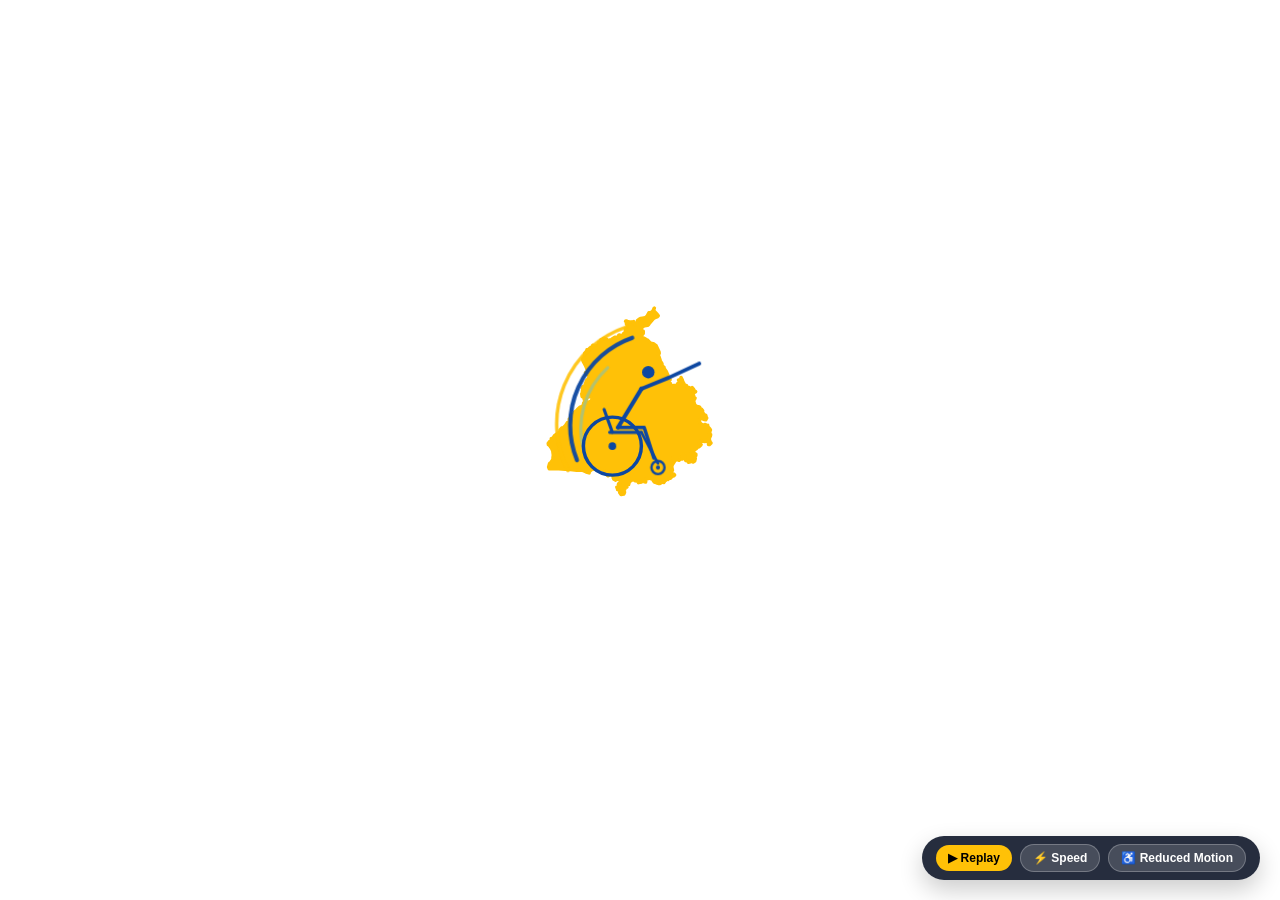
==== index.html @ 49f3e883 "feat: Punjab Para Sports preloader animation component and landing showcase" ====
<!DOCTYPE html>
<html lang="en">
<head>
  <meta charset="UTF-8">
  <meta name="viewport" content="width=device-width, initial-scale=1.0">
  <title>Punjab Para Sports Association</title>

  <!-- Google Fonts: Inter -->
  <link rel="preconnect" href="https://fonts.googleapis.com">
  <link rel="preconnect" href="https://fonts.gstatic.com" crossorigin>
  <link href="https://fonts.googleapis.com/css2?family=Inter:wght@400;500;600;700;800;900&display=swap" rel="stylesheet">

  <!-- Preloader Stylesheet -->
  <link rel="stylesheet" href="assets/punjab-para-sports-preloader.css">

  <style>
    :root {
      --primary-blue: #0D47A1;
      --primary-yellow: #FFC107;
      --light-bg: #FFFFFF;
      --card-bg: #F8FAFC;
    }

    body {
      margin: 0;
      padding: 0;
      font-family: 'Inter', system-ui, sans-serif;
      background-color: var(--light-bg);
      color: #0F172A;
      overflow-x: hidden;
    }

    /* Discreet Developer / Testing Floating Bar */
    .dev-controls-bar {
      position: fixed;
      bottom: 20px;
      right: 20px;
      background: rgba(15, 23, 42, 0.9);
      backdrop-filter: blur(12px);
      color: #FFFFFF;
      display: flex;
      align-items: center;
      gap: 8px;
      padding: 8px 14px;
      border-radius: 30px;
      z-index: 1000000;
      box-shadow: 0 10px 25px rgba(0, 0, 0, 0.2);
      font-size: 0.8rem;
    }

    .dev-btn {
      background: rgba(255, 255, 255, 0.15);
      border: 1px solid rgba(255, 255, 255, 0.25);
      color: #FFFFFF;
      padding: 6px 12px;
      border-radius: 20px;
      font-size: 0.75rem;
      font-weight: 600;
      cursor: pointer;
      transition: all 0.2s ease;
    }

    .dev-btn:hover {
      background: #FFFFFF;
      color: var(--primary-blue);
    }

    .dev-btn.yellow-btn {
      background: var(--primary-yellow);
      color: #000000;
      border: none;
    }

    .dev-btn.yellow-btn:hover {
      background: #FFD54F;
    }

    /* Main Website Hero (Revealed after preloader) */
    .website-hero {
      min-height: 100vh;
      display: flex;
      flex-direction: column;
      align-items: center;
      justify-content: center;
      text-align: center;
      padding: 40px 24px;
      box-sizing: border-box;
      background: linear-gradient(180deg, #FFFFFF 0%, #F8FAFC 100%);
    }

    .hero-container {
      max-width: 860px;
    }

    .hero-title {
      font-size: 2.8rem;
      font-weight: 900;
      color: var(--primary-blue);
      margin: 0 0 10px;
      letter-spacing: -0.02em;
    }

    .hero-tagline {
      display: flex;
      align-items: center;
      justify-content: center;
      gap: 12px;
      margin-bottom: 24px;
    }

    .hero-line {
      width: 40px;
      height: 2px;
      background: #CBD5E1;
    }

    .hero-tagline-text {
      font-size: 0.95rem;
      font-weight: 700;
      letter-spacing: 0.28em;
      color: #475569;
      text-transform: uppercase;
    }

    .hero-desc {
      font-size: 1.15rem;
      color: #475569;
      line-height: 1.7;
      max-width: 640px;
      margin: 0 auto 36px;
    }

    .hero-actions {
      display: flex;
      gap: 14px;
      justify-content: center;
    }

    .hero-btn {
      padding: 13px 28px;
      border-radius: 8px;
      font-size: 0.95rem;
      font-weight: 700;
      cursor: pointer;
      transition: all 0.2s ease;
      text-decoration: none;
    }

    .hero-btn-primary {
      background: var(--primary-blue);
      color: #FFFFFF;
      border: none;
      box-shadow: 0 4px 14px rgba(13, 71, 161, 0.25);
    }

    .hero-btn-primary:hover {
      background: #1565C0;
      transform: translateY(-1px);
    }

    .hero-btn-secondary {
      background: #FFFFFF;
      color: #0F172A;
      border: 1px solid #CBD5E1;
    }

    .hero-btn-secondary:hover {
      background: #F8FAFC;
    }

    /* Preloader root container */
    #pps-preloader-root {
      position: fixed;
    }
  </style>
</head>
<body>

  <!-- Reusable Preloader DOM Element -->
  <div id="pps-preloader-root"></div>

  <!-- Main Website Content (Revealed after preloader completes) -->
  <main class="website-hero">
    <div class="hero-container">
      <h1 class="hero-title">PUNJAB PARA SPORTS</h1>
      <div class="hero-tagline">
        <span class="hero-line"></span>
        <span class="hero-tagline-text">STRONGER TOGETHER</span>
        <span class="hero-line"></span>
      </div>
      <p class="hero-desc">
        Welcome to the official state portal of Punjab Para Sports Association. Empowering athletes of determination across Punjab through athletic opportunity, state-of-the-art training, and inclusive sports competition.
      </p>

      <div class="hero-actions">
        <button class="hero-btn hero-btn-primary" onclick="triggerReplay()">Replay Preloader</button>
        <button class="hero-btn hero-btn-secondary" onclick="toggleSpeed()">Adjust Speed (<span id="speed-label">2.7s</span>)</button>
      </div>
    </div>
  </main>

  <!-- Discreet Developer Floating Control Bar for testing -->
  <aside class="dev-controls-bar" aria-label="Preloader Testing Controls">
    <button class="dev-btn yellow-btn" onclick="triggerReplay()">▶ Replay</button>
    <button class="dev-btn" onclick="toggleSpeed()">⚡ Speed</button>
    <button class="dev-btn" onclick="toggleReducedMotion()">♿ Reduced Motion</button>
  </aside>

  <!-- Preloader JS Component -->
  <script src="assets/punjab-para-sports-preloader.js"></script>

  <script>
    let currentDuration = 2.7;
    let preloaderInstance = null;

    function startPreloader() {
      preloaderInstance = new PunjabParaSportsPreloader({
        containerId: 'pps-preloader-root',
        duration: currentDuration,
        autoStart: true,
        useSessionStorage: false,
        showSkipButton: false,
        onComplete: () => {
          console.log('Punjab Para Sports preloader finished cleanly.');
        }
      });
    }

    function triggerReplay() {
      const root = document.getElementById('pps-preloader-root');
      root.innerHTML = '';
      root.className = '';
      startPreloader();
    }

    function toggleSpeed() {
      if (currentDuration === 2.7) {
        currentDuration = 1.5;
        document.getElementById('speed-label').innerText = '1.5s';
      } else {
        currentDuration = 2.7;
        document.getElementById('speed-label').innerText = '2.7s';
      }
      triggerReplay();
    }

    function toggleReducedMotion() {
      if (preloaderInstance) {
        preloaderInstance.finishImmediately();
      }
    }

    // Auto start on load
    window.addEventListener('DOMContentLoaded', () => {
      startPreloader();
    });
  </script>
</body>
</html>
---- assets/punjab-para-sports-preloader.css ----
/* Punjab Para Sports Preloader - Coordinate-Based Motion Line Architecture */
:root {
  --pps-blue: #0D47A1;
  --pps-yellow: #FFC107;
  --pps-yellow-text: #D97706;
  --pps-light-blue: #4FC3F7;
  --pps-bg: #FFFFFF;
  --pps-tagline-color: #334155;
  --pps-font: 'Inter', system-ui, -apple-system, BlinkMacSystemFont, 'Segoe UI', Roboto, sans-serif;
}

/* Fullscreen Pure White Preloader Overlay */
.pps-preloader-overlay {
  position: fixed;
  top: 0;
  left: 0;
  width: 100vw;
  height: 100vh;
  background-color: var(--pps-bg);
  z-index: 999999;
  display: flex;
  flex-direction: column;
  align-items: center;
  justify-content: center;
  overflow: hidden;
  opacity: 1;
  visibility: visible;
  transition: opacity 0.5s cubic-bezier(0.4, 0, 0.2, 1), visibility 0.5s ease;
  will-change: opacity, visibility;
  font-family: var(--pps-font);
  -webkit-font-smoothing: antialiased;
}

.pps-preloader-overlay.pps-hiding {
  opacity: 0;
  pointer-events: none;
}

.pps-preloader-overlay.pps-hidden {
  display: none !important;
  visibility: hidden !important;
}

/* Centered Stage */
.pps-preloader-stage {
  position: relative;
  width: 100%;
  max-width: 380px;
  display: flex;
  flex-direction: column;
  align-items: center;
  justify-content: center;
  padding: 16px;
  box-sizing: border-box;
}

/* Responsive Art Board (+20% scale maintained) */
.pps-svg-container {
  width: 290px;
  height: 265px;
  position: relative;
  display: flex;
  align-items: center;
  justify-content: center;
  transition: transform 0.45s cubic-bezier(0.25, 1, 0.5, 1);
}

.pps-svg-main {
  width: 100%;
  height: 100%;
  overflow: visible;
}

/* Absolute Coordinate-Based Motion Curves Container */
/* Anchored at x = 25.7%, y = 30.9% relative to animation container */
.pps-motion-curves-container {
  position: absolute;
  left: 25.7%;
  top: 30.9%;
  width: 100%;
  height: 100%;
  pointer-events: none;
  overflow: visible;
  z-index: 2;
  transform: translate(-25.7%, -30.9%);
}

.pps-motion-stroke {
  vector-effect: non-scaling-stroke;
  stroke-linecap: round;
  stroke-linejoin: round;
}

/* Explicit Layer Ordering */
#pps-punjab-map-group { z-index: 1; }
.pps-motion-curves-container { z-index: 2; }
#pps-athlete-group { z-index: 3; }
#pps-ball-group { z-index: 4; }

/* Typography Lockup */
.pps-brand-text {
  text-align: center;
  margin-top: 18px;
  opacity: 0;
  transform: translateY(10px);
  transition: opacity 0.45s cubic-bezier(0.25, 1, 0.5, 1), transform 0.45s cubic-bezier(0.25, 1, 0.5, 1);
  z-index: 5;
}

.pps-brand-text.pps-active {
  opacity: 1;
  transform: translateY(0);
}

.pps-logo-title {
  font-size: 1.32rem;
  font-weight: 800;
  letter-spacing: -0.01em;
  text-transform: uppercase;
  line-height: 1.2;
  margin: 0;
  white-space: nowrap;
}

.pps-blue-text {
  color: var(--pps-blue);
}

.pps-yellow-text {
  color: var(--pps-yellow-text);
}

.pps-tagline-container {
  display: flex;
  align-items: center;
  justify-content: center;
  gap: 10px;
  margin-top: 6px;
}

.pps-tagline-line {
  display: inline-block;
  width: 28px;
  height: 1.5px;
  background: #94A3B8;
  opacity: 0.6;
}

.pps-tagline {
  font-size: 0.72rem;
  font-weight: 600;
  text-transform: uppercase;
  letter-spacing: 0.28em;
  color: var(--pps-tagline-color);
  display: inline-block;
}

/* Responsive Mobile Scaling */
@media (max-width: 480px) {
  .pps-svg-container {
    width: 220px;
    height: 200px;
  }
  .pps-logo-title {
    font-size: 1.1rem;
  }
  .pps-tagline {
    font-size: 0.62rem;
    letter-spacing: 0.22em;
  }
}

/* Reduced Motion Mode Support */
@media (prefers-reduced-motion: reduce) {
  .pps-preloader-stage * {
    animation: none !important;
    transition: none !important;
  }
  .pps-brand-text {
    opacity: 1 !important;
    transform: none !important;
  }
}
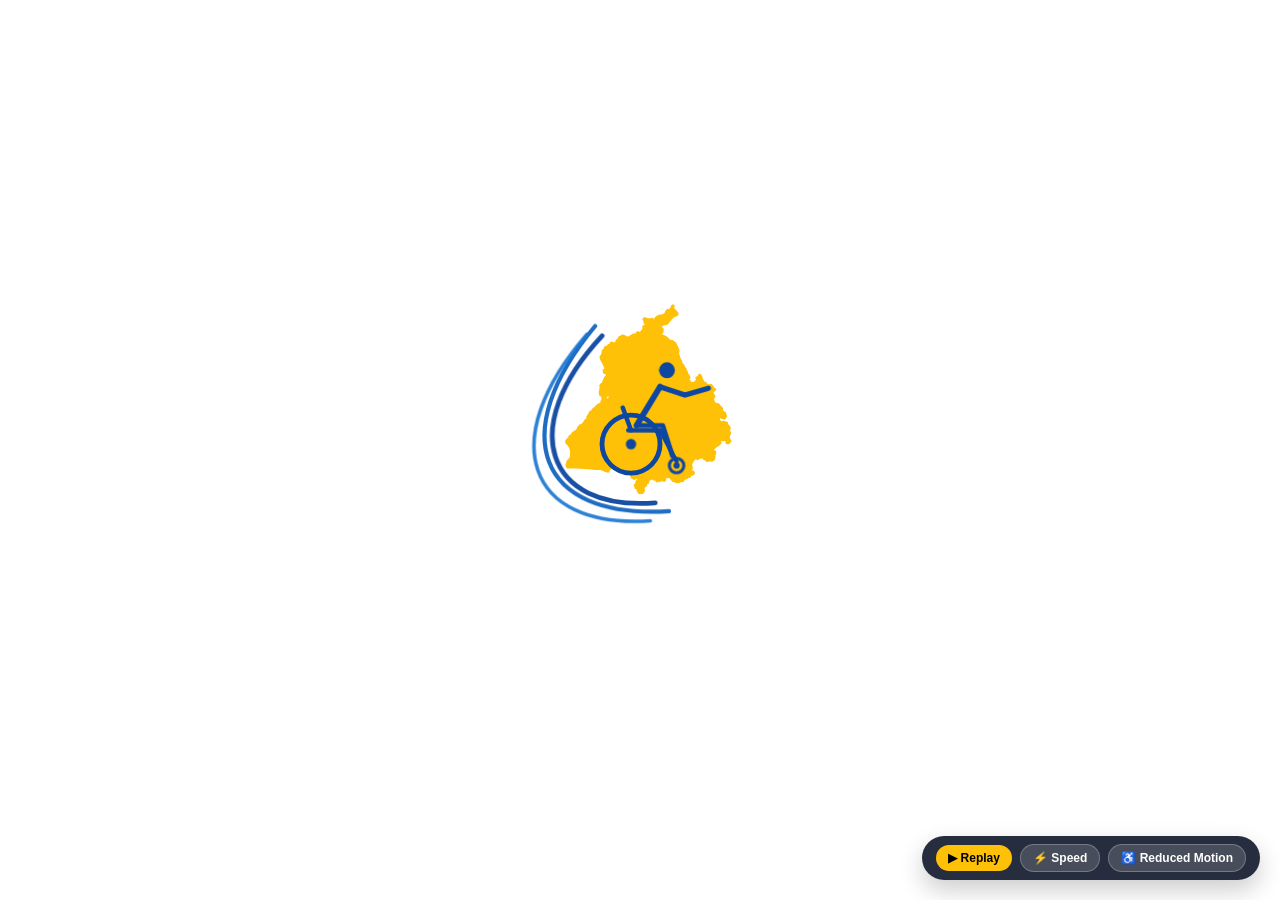
==== commit 8b35c39b: "Center composition horizontally and apply Boccia India Outfit display typography" ====
--- a/index.html
+++ b/index.html
@@ -5,10 +5,10 @@
   <meta name="viewport" content="width=device-width, initial-scale=1.0">
   <title>Punjab Para Sports Association</title>
 
-  <!-- Google Fonts: Inter -->
+  <!-- Google Fonts: Outfit & Inter -->
   <link rel="preconnect" href="https://fonts.googleapis.com">
   <link rel="preconnect" href="https://fonts.gstatic.com" crossorigin>
-  <link href="https://fonts.googleapis.com/css2?family=Inter:wght@400;500;600;700;800;900&display=swap" rel="stylesheet">
+  <link href="https://fonts.googleapis.com/css2?family=Outfit:wght@400;500;600;700;800;900&family=Inter:wght@400;500;600;700;800;900&display=swap" rel="stylesheet">
 
   <!-- Preloader Stylesheet -->
   <link rel="stylesheet" href="assets/punjab-para-sports-preloader.css">
@@ -24,7 +24,7 @@
     body {
       margin: 0;
       padding: 0;
-      font-family: 'Inter', system-ui, sans-serif;
+      font-family: 'Outfit', 'Inter', system-ui, sans-serif;
       background-color: var(--light-bg);
       color: #0F172A;
       overflow-x: hidden;
@@ -93,11 +93,12 @@
     }
 
     .hero-title {
+      font-family: 'Outfit', sans-serif;
       font-size: 2.8rem;
       font-weight: 900;
       color: var(--primary-blue);
       margin: 0 0 10px;
-      letter-spacing: -0.02em;
+      letter-spacing: 0.01em;
     }
 
     .hero-tagline {
@@ -115,6 +116,7 @@
     }
 
     .hero-tagline-text {
+      font-family: 'Outfit', sans-serif;
       font-size: 0.95rem;
       font-weight: 700;
       letter-spacing: 0.28em;
--- a/assets/punjab-para-sports-preloader.css
+++ b/assets/punjab-para-sports-preloader.css
@@ -1,12 +1,14 @@
-/* Punjab Para Sports Preloader - Coordinate-Based Motion Line Architecture */
+/* Punjab Para Sports Preloader - Staggered Athletic Racing Lanes Architecture */
+@import url('https://fonts.googleapis.com/css2?family=Outfit:wght@400;500;600;700;800;900&family=Inter:wght@400;500;600;700;800&display=swap');
+
 :root {
   --pps-blue: #0D47A1;
   --pps-yellow: #FFC107;
   --pps-yellow-text: #D97706;
   --pps-light-blue: #4FC3F7;
   --pps-bg: #FFFFFF;
-  --pps-tagline-color: #334155;
-  --pps-font: 'Inter', system-ui, -apple-system, BlinkMacSystemFont, 'Segoe UI', Roboto, sans-serif;
+  --pps-tagline-color: #475569;
+  --pps-font: 'Outfit', 'Inter', system-ui, -apple-system, BlinkMacSystemFont, 'Segoe UI', Roboto, sans-serif;
 }
 
 /* Fullscreen Pure White Preloader Overlay */
@@ -45,7 +47,7 @@
 .pps-preloader-stage {
   position: relative;
   width: 100%;
-  max-width: 380px;
+  max-width: 400px;
   display: flex;
   flex-direction: column;
   align-items: center;
@@ -54,7 +56,7 @@
   box-sizing: border-box;
 }
 
-/* Responsive Art Board (+20% scale maintained) */
+/* Responsive Art Board */
 .pps-svg-container {
   width: 290px;
   height: 265px;
@@ -71,18 +73,17 @@
   overflow: visible;
 }
 
-/* Absolute Coordinate-Based Motion Curves Container */
-/* Anchored at x = 25.7%, y = 30.9% relative to animation container */
+/* Absolute Motion Curves Container */
+/* Aligned 1:1 with the main SVG coordinate space */
 .pps-motion-curves-container {
   position: absolute;
-  left: 25.7%;
-  top: 30.9%;
+  top: 0;
+  left: 0;
   width: 100%;
   height: 100%;
   pointer-events: none;
   overflow: visible;
   z-index: 2;
-  transform: translate(-25.7%, -30.9%);
 }
 
 .pps-motion-stroke {
@@ -95,16 +96,20 @@
 #pps-punjab-map-group { z-index: 1; }
 .pps-motion-curves-container { z-index: 2; }
 #pps-athlete-group { z-index: 3; }
-#pps-ball-group { z-index: 4; }
 
 /* Typography Lockup */
 .pps-brand-text {
   text-align: center;
   margin-top: 18px;
+  display: flex;
+  flex-direction: column;
+  align-items: center;
+  justify-content: center;
+  width: 100%;
   opacity: 0;
   transform: translateY(10px);
   transition: opacity 0.45s cubic-bezier(0.25, 1, 0.5, 1), transform 0.45s cubic-bezier(0.25, 1, 0.5, 1);
-  z-index: 5;
+  z-index: 10;
 }
 
 .pps-brand-text.pps-active {
@@ -113,13 +118,15 @@
 }
 
 .pps-logo-title {
-  font-size: 1.32rem;
+  font-family: 'Outfit', system-ui, -apple-system, BlinkMacSystemFont, sans-serif;
+  font-size: 1.42rem;
   font-weight: 800;
-  letter-spacing: -0.01em;
+  letter-spacing: 0.03em;
   text-transform: uppercase;
   line-height: 1.2;
   margin: 0;
   white-space: nowrap;
+  text-align: center;
 }
 
 .pps-blue-text {
@@ -135,7 +142,7 @@
   align-items: center;
   justify-content: center;
   gap: 10px;
-  margin-top: 6px;
+  margin-top: 7px;
 }
 
 .pps-tagline-line {
@@ -147,6 +154,7 @@
 }
 
 .pps-tagline {
+  font-family: 'Outfit', system-ui, -apple-system, BlinkMacSystemFont, sans-serif;
   font-size: 0.72rem;
   font-weight: 600;
   text-transform: uppercase;
@@ -158,14 +166,14 @@
 /* Responsive Mobile Scaling */
 @media (max-width: 480px) {
   .pps-svg-container {
-    width: 220px;
-    height: 200px;
+    width: 230px;
+    height: 208px;
   }
   .pps-logo-title {
-    font-size: 1.1rem;
+    font-size: 1.15rem;
   }
   .pps-tagline {
-    font-size: 0.62rem;
+    font-size: 0.64rem;
     letter-spacing: 0.22em;
   }
 }
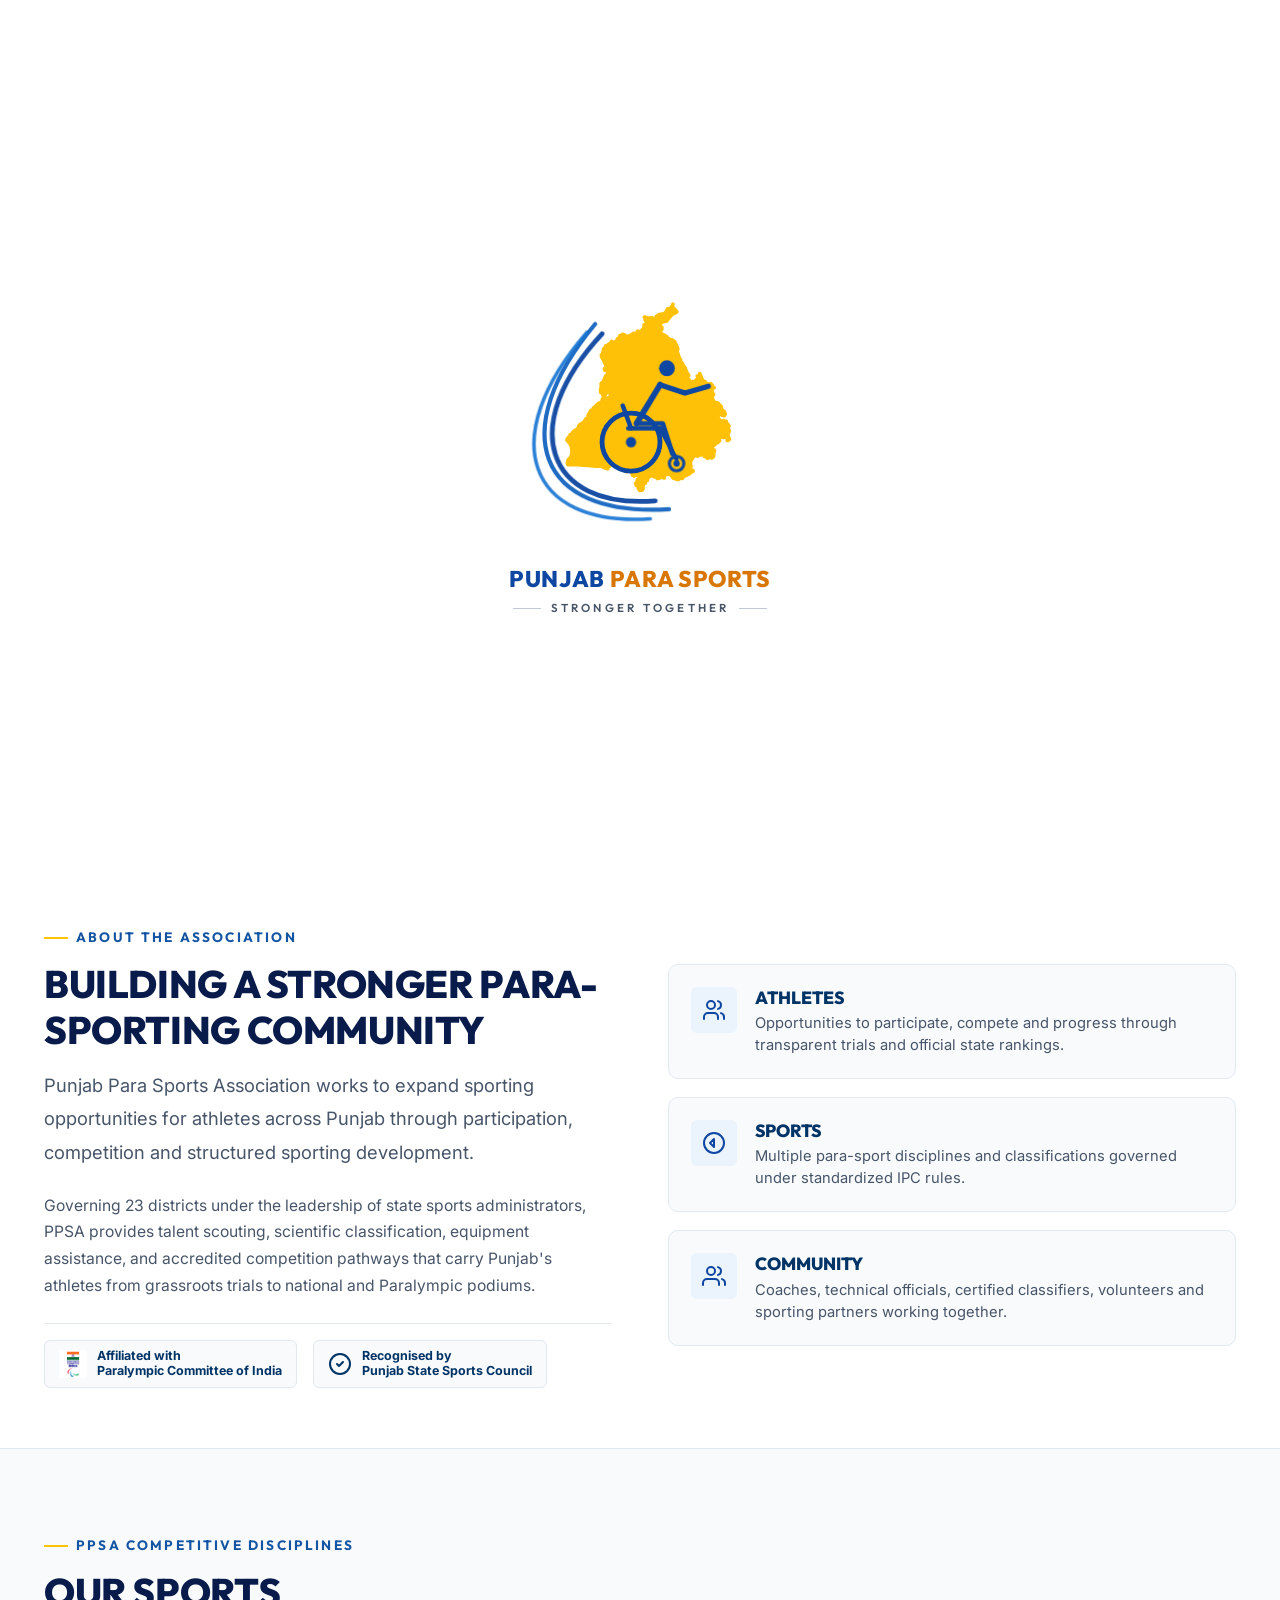
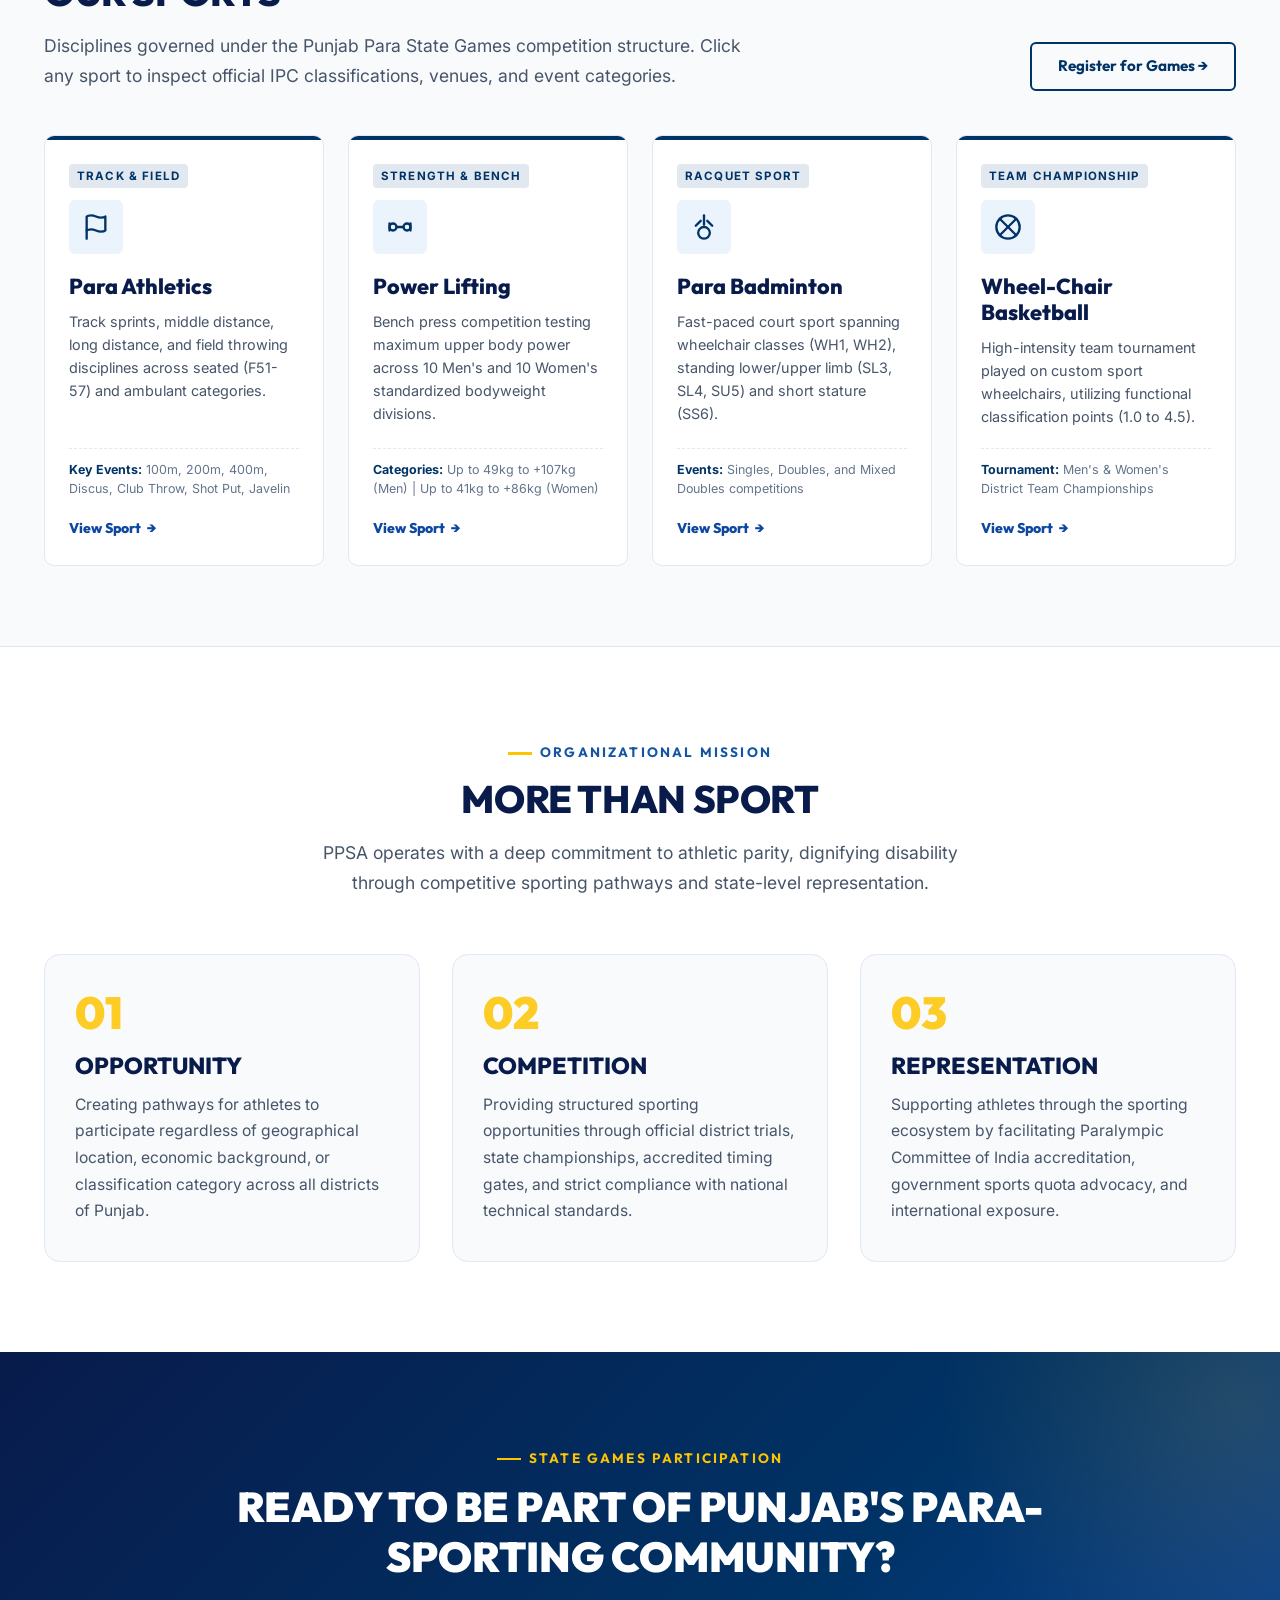
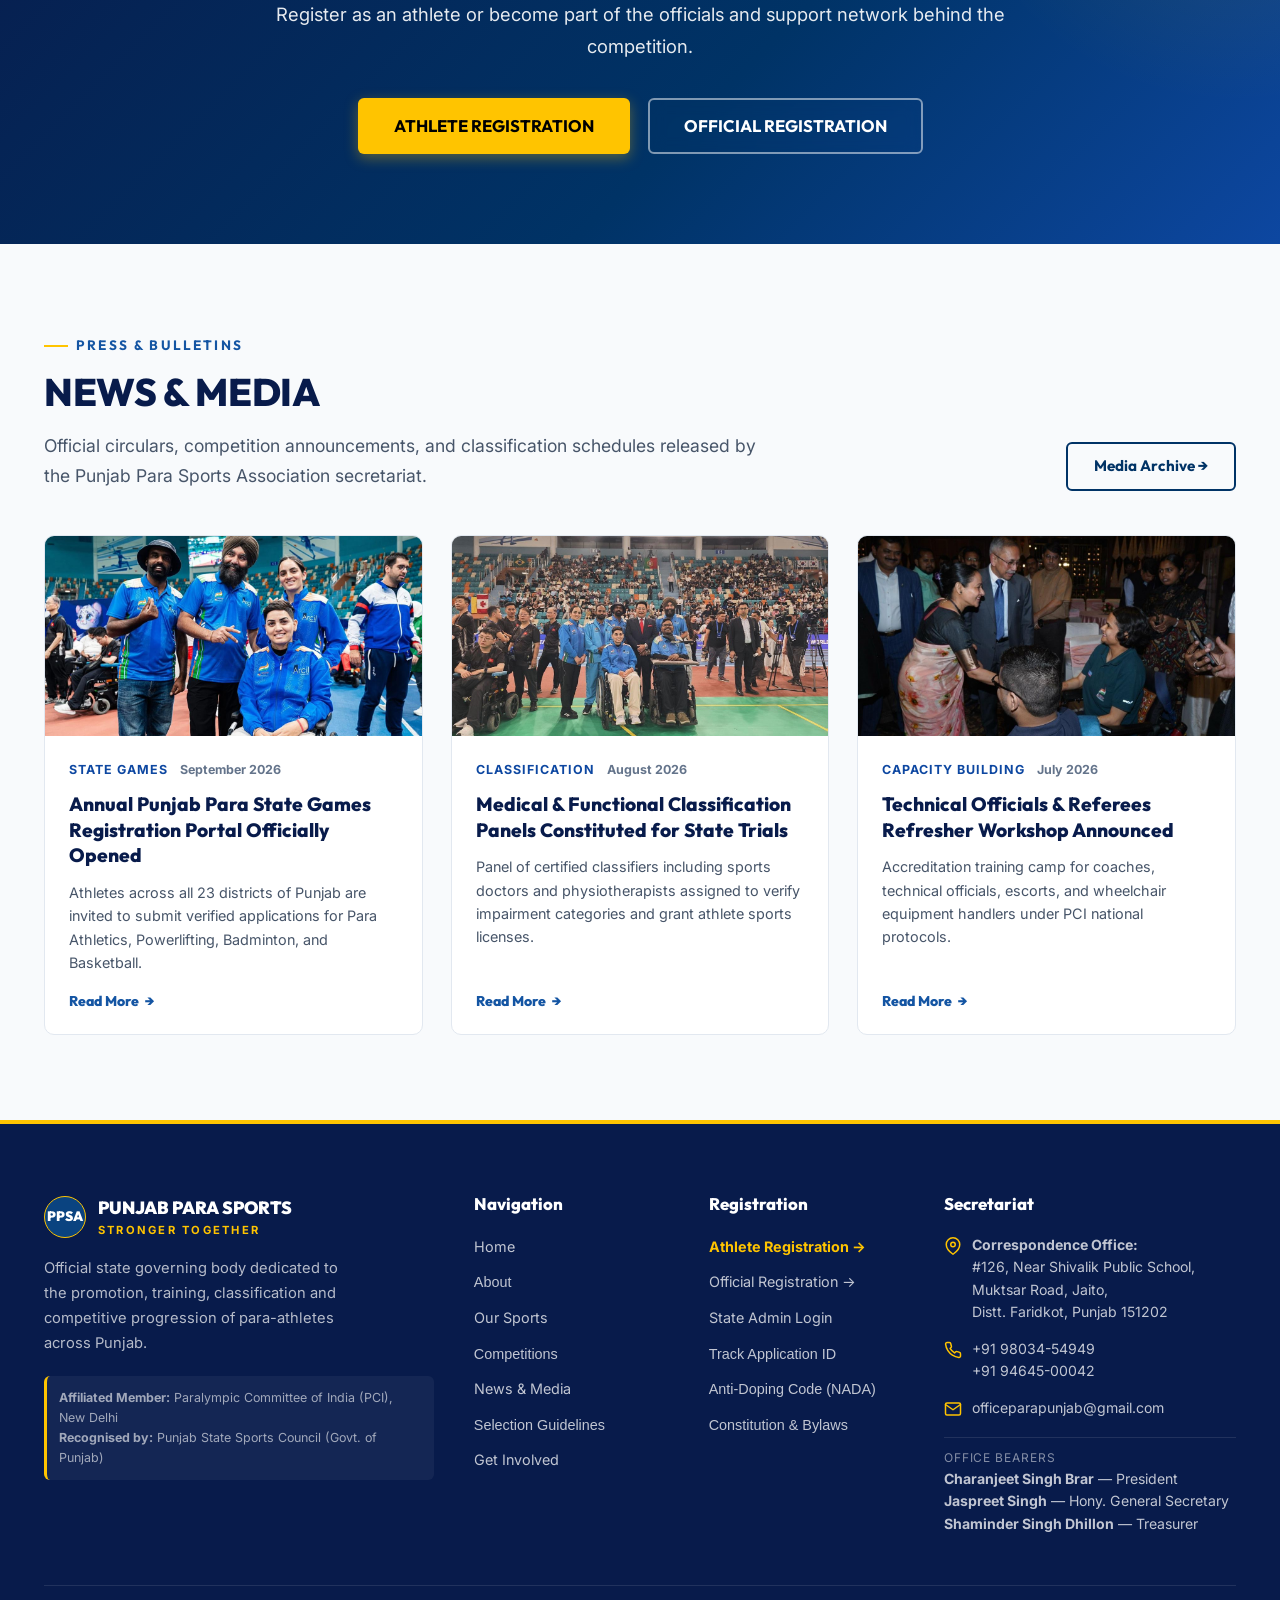
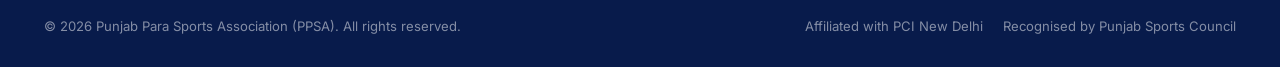
==== commit d7d5e647: "Build official PPSA landing page, hero carousel, our sports matrix, athlete & official registration " ====
--- a/index.html
+++ b/index.html
@@ -3,258 +3,705 @@
 <head>
   <meta charset="UTF-8">
   <meta name="viewport" content="width=device-width, initial-scale=1.0">
-  <title>Punjab Para Sports Association</title>
+  <title>Punjab Para Sports Association | PPSA</title>
+  <meta name="description" content="Punjab Para Sports Association — supporting para-athletes across Punjab through sport, competition, participation and opportunity.">
+  <meta name="keywords" content="Punjab Para Sports, PPSA, Para Athletes Punjab, Paralympic Committee India, Para Athletics, Para Badminton, Wheelchair Basketball, Powerlifting">
+  <meta name="theme-color" content="#003366">
+
+  <!-- Favicon -->
+  <link rel="icon" type="image/svg+xml" href="data:image/svg+xml,<svg xmlns='http://www.w3.org/2000/svg' viewBox='0 0 100 100'><circle cx='50' cy='50' r='48' fill='%23003366'/><circle cx='50' cy='50' r='40' fill='none' stroke='%23FFC400' stroke-width='4'/><text x='50%' y='56%' font-size='22' font-family='Arial,sans-serif' font-weight='900' fill='%23FFFFFF' text-anchor='middle'>PPSA</text></svg>">
 
   <!-- Google Fonts: Outfit & Inter -->
   <link rel="preconnect" href="https://fonts.googleapis.com">
   <link rel="preconnect" href="https://fonts.gstatic.com" crossorigin>
-  <link href="https://fonts.googleapis.com/css2?family=Outfit:wght@400;500;600;700;800;900&family=Inter:wght@400;500;600;700;800;900&display=swap" rel="stylesheet">
+  <link href="https://fonts.googleapis.com/css2?family=Outfit:wght@400;500;600;700;800;900&family=Inter:wght@400;500;600;700;800&display=swap" rel="stylesheet">
+
+  <!-- Preload Priority First Hero Image -->
+  <link rel="preload" as="image" href="assets/photos/carousel/hero-slide-1.jpg">
 
   <!-- Preloader Stylesheet -->
   <link rel="stylesheet" href="assets/punjab-para-sports-preloader.css">
 
-  <style>
-    :root {
-      --primary-blue: #0D47A1;
-      --primary-yellow: #FFC107;
-      --light-bg: #FFFFFF;
-      --card-bg: #F8FAFC;
-    }
-
-    body {
-      margin: 0;
-      padding: 0;
-      font-family: 'Outfit', 'Inter', system-ui, sans-serif;
-      background-color: var(--light-bg);
-      color: #0F172A;
-      overflow-x: hidden;
-    }
-
-    /* Discreet Developer / Testing Floating Bar */
-    .dev-controls-bar {
-      position: fixed;
-      bottom: 20px;
-      right: 20px;
-      background: rgba(15, 23, 42, 0.9);
-      backdrop-filter: blur(12px);
-      color: #FFFFFF;
-      display: flex;
-      align-items: center;
-      gap: 8px;
-      padding: 8px 14px;
-      border-radius: 30px;
-      z-index: 1000000;
-      box-shadow: 0 10px 25px rgba(0, 0, 0, 0.2);
-      font-size: 0.8rem;
-    }
-
-    .dev-btn {
-      background: rgba(255, 255, 255, 0.15);
-      border: 1px solid rgba(255, 255, 255, 0.25);
-      color: #FFFFFF;
-      padding: 6px 12px;
-      border-radius: 20px;
-      font-size: 0.75rem;
-      font-weight: 600;
-      cursor: pointer;
-      transition: all 0.2s ease;
-    }
-
-    .dev-btn:hover {
-      background: #FFFFFF;
-      color: var(--primary-blue);
-    }
-
-    .dev-btn.yellow-btn {
-      background: var(--primary-yellow);
-      color: #000000;
-      border: none;
-    }
-
-    .dev-btn.yellow-btn:hover {
-      background: #FFD54F;
-    }
-
-    /* Main Website Hero (Revealed after preloader) */
-    .website-hero {
-      min-height: 100vh;
-      display: flex;
-      flex-direction: column;
-      align-items: center;
-      justify-content: center;
-      text-align: center;
-      padding: 40px 24px;
-      box-sizing: border-box;
-      background: linear-gradient(180deg, #FFFFFF 0%, #F8FAFC 100%);
-    }
-
-    .hero-container {
-      max-width: 860px;
-    }
-
-    .hero-title {
-      font-family: 'Outfit', sans-serif;
-      font-size: 2.8rem;
-      font-weight: 900;
-      color: var(--primary-blue);
-      margin: 0 0 10px;
-      letter-spacing: 0.01em;
-    }
-
-    .hero-tagline {
-      display: flex;
-      align-items: center;
-      justify-content: center;
-      gap: 12px;
-      margin-bottom: 24px;
-    }
-
-    .hero-line {
-      width: 40px;
-      height: 2px;
-      background: #CBD5E1;
-    }
-
-    .hero-tagline-text {
-      font-family: 'Outfit', sans-serif;
-      font-size: 0.95rem;
-      font-weight: 700;
-      letter-spacing: 0.28em;
-      color: #475569;
-      text-transform: uppercase;
-    }
-
-    .hero-desc {
-      font-size: 1.15rem;
-      color: #475569;
-      line-height: 1.7;
-      max-width: 640px;
-      margin: 0 auto 36px;
-    }
-
-    .hero-actions {
-      display: flex;
-      gap: 14px;
-      justify-content: center;
-    }
-
-    .hero-btn {
-      padding: 13px 28px;
-      border-radius: 8px;
-      font-size: 0.95rem;
-      font-weight: 700;
-      cursor: pointer;
-      transition: all 0.2s ease;
-      text-decoration: none;
-    }
-
-    .hero-btn-primary {
-      background: var(--primary-blue);
-      color: #FFFFFF;
-      border: none;
-      box-shadow: 0 4px 14px rgba(13, 71, 161, 0.25);
-    }
-
-    .hero-btn-primary:hover {
-      background: #1565C0;
-      transform: translateY(-1px);
-    }
-
-    .hero-btn-secondary {
-      background: #FFFFFF;
-      color: #0F172A;
-      border: 1px solid #CBD5E1;
-    }
-
-    .hero-btn-secondary:hover {
-      background: #F8FAFC;
-    }
-
-    /* Preloader root container */
-    #pps-preloader-root {
-      position: fixed;
-    }
-  </style>
+  <!-- Master PPSA Design System -->
+  <link rel="stylesheet" href="assets/css/ppsa-main.css">
 </head>
 <body>
 
-  <!-- Reusable Preloader DOM Element -->
-  <div id="pps-preloader-root"></div>
-
-  <!-- Main Website Content (Revealed after preloader completes) -->
-  <main class="website-hero">
-    <div class="hero-container">
-      <h1 class="hero-title">PUNJAB PARA SPORTS</h1>
-      <div class="hero-tagline">
-        <span class="hero-line"></span>
-        <span class="hero-tagline-text">STRONGER TOGETHER</span>
-        <span class="hero-line"></span>
-      </div>
-      <p class="hero-desc">
-        Welcome to the official state portal of Punjab Para Sports Association. Empowering athletes of determination across Punjab through athletic opportunity, state-of-the-art training, and inclusive sports competition.
+  <!-- Accessible Skip Link -->
+  <a href="#main-content" class="skip-to-content">Skip to main content</a>
+
+  <!-- Punjab Para Sports Animated Preloader DOM Root -->
+  <div id="pps-preloader-root" aria-hidden="true"></div>
+
+  <!-- TOP BAR: Affiliations & Helpline -->
+  <div class="ppsa-top-bar" role="complementary" aria-label="Official Affiliations and Contact Info">
+    <div class="ppsa-container ppsa-top-bar-inner">
+      <div class="top-bar-affiliation">
+        <span>Affiliated Member: <strong>Paralympic Committee of India (PCI)</strong></span>
+        <span class="desktop-only">•</span>
+        <span class="desktop-only">Recognised by: <strong>Punjab State Sports Council</strong></span>
+      </div>
+      <div class="top-bar-contact">
+        <a href="tel:+919803454949" title="Call PPSA Secretariat">
+          <svg width="14" height="14" viewBox="0 0 24 24" fill="none" stroke="currentColor" stroke-width="2" stroke-linecap="round" stroke-linejoin="round" aria-hidden="true"><path d="M22 16.92v3a2 2 0 0 1-2.18 2 19.79 19.79 0 0 1-8.63-3.07 19.5 19.5 0 0 1-6-6 19.79 19.79 0 0 1-3.07-8.67A2 2 0 0 1 4.11 2h3a2 2 0 0 1 2 1.72 12.84 12.84 0 0 0 .7 2.81 2 2 0 0 1-.45 2.11L8.09 9.91a16 16 0 0 0 6 6l1.27-1.27a2 2 0 0 1 2.11-.45 12.84 12.84 0 0 0 2.81.7A2 2 0 0 1 22 16.92z"></path></svg>
+          +91 98034-54949
+        </a>
+        <a href="mailto:officeparapunjab@gmail.com" title="Email PPSA Office">
+          <svg width="14" height="14" viewBox="0 0 24 24" fill="none" stroke="currentColor" stroke-width="2" stroke-linecap="round" stroke-linejoin="round" aria-hidden="true"><path d="M4 4h16c1.1 0 2 .9 2 2v12c0 1.1-.9 2-2 2H4c-1.1 0-2-.9-2-2V6c0-1.1.9-2 2-2z"></path><polyline points="22,6 12,13 2,6"></polyline></svg>
+          officeparapunjab@gmail.com
+        </a>
+      </div>
+    </div>
+  </div>
+
+  <!-- MAIN SITE HEADER -->
+  <header class="ppsa-header" role="banner">
+    <div class="ppsa-container ppsa-header-inner">
+      <!-- Brand Identity / Logo -->
+      <a href="index.html" class="ppsa-brand-link" aria-label="Punjab Para Sports Association Home">
+        <div class="ppsa-brand-emblem" aria-hidden="true">
+          <svg viewBox="0 0 100 100" fill="none" xmlns="http://www.w3.org/2000/svg">
+            <circle cx="50" cy="50" r="46" fill="#003366" stroke="#FFC400" stroke-width="4"/>
+            <!-- Stylized Tri-color Flame / Athletic Rings Motif -->
+            <path d="M50 20 C42 34 38 48 42 60 C44 65 48 68 50 68 C52 68 56 65 58 60 C62 48 58 34 50 20 Z" fill="#FFC400"/>
+            <circle cx="50" cy="46" r="6" fill="#FFFFFF"/>
+            <path d="M30 68 Q50 78 70 68" stroke="#FFFFFF" stroke-width="3" stroke-linecap="round"/>
+            <text x="50%" y="86%" font-size="11" font-family="'Outfit', sans-serif" font-weight="900" fill="#FFC400" text-anchor="middle" letter-spacing="1">PUNJAB</text>
+          </svg>
+        </div>
+        <div class="ppsa-brand-text-block">
+          <span class="ppsa-brand-title">PUNJAB <span class="gold-word">PARA SPORTS</span></span>
+          <span class="ppsa-brand-sub">STRONGER TOGETHER</span>
+        </div>
+      </a>
+
+      <!-- Primary Navigation (Desktop Centered + Mobile Slide Drawer) -->
+      <nav class="ppsa-nav" id="ppsaNavDrawer" aria-label="Primary Navigation">
+        <ul class="ppsa-nav-list">
+          <li class="ppsa-nav-item">
+            <a href="index.html" class="ppsa-nav-link is-active" aria-current="page">Home</a>
+          </li>
+          <li class="ppsa-nav-item">
+            <button class="ppsa-nav-link" data-placeholder="About PPSA">About</button>
+          </li>
+          <li class="ppsa-nav-item">
+            <a href="#sports" class="ppsa-nav-link">Our Sports</a>
+          </li>
+          <li class="ppsa-nav-item">
+            <button class="ppsa-nav-link" data-placeholder="State Competitions">Competitions</button>
+          </li>
+          <li class="ppsa-nav-item">
+            <a href="#news" class="ppsa-nav-link">News & Media</a>
+          </li>
+          <li class="ppsa-nav-item">
+            <button class="ppsa-nav-link" data-placeholder="Selection Guidelines">Selection Guidelines</button>
+          </li>
+          <!-- FUNCTIONAL DROPDOWN: GET INVOLVED -->
+          <li class="ppsa-nav-item has-dropdown">
+            <button class="ppsa-nav-link" aria-haspopup="true" aria-expanded="false" id="getInvolvedDropdownBtn">
+              Get Involved
+              <svg class="caret" width="12" height="12" viewBox="0 0 24 24" fill="none" stroke="currentColor" stroke-width="2.5" stroke-linecap="round" stroke-linejoin="round" aria-hidden="true"><polyline points="6 9 12 15 18 9"></polyline></svg>
+            </button>
+            <ul class="ppsa-dropdown-menu" aria-label="Get Involved Options">
+              <li>
+                <a href="register-athlete.html" class="ppsa-dropdown-link">
+                  <svg width="16" height="16" viewBox="0 0 24 24" fill="none" stroke="#FFC400" stroke-width="2" stroke-linecap="round" stroke-linejoin="round"><path d="M20 21v-2a4 4 0 0 0-4-4H8a4 4 0 0 0-4 4v2"></path><circle cx="12" cy="7" r="4"></circle></svg>
+                  Athlete Registration
+                  <span class="dropdown-badge" style="background:#FFFBEB;color:#D97706;border:1px solid #FDE68A;">Open</span>
+                </a>
+              </li>
+              <li>
+                <a href="register-official.html" class="ppsa-dropdown-link">
+                  <svg width="16" height="16" viewBox="0 0 24 24" fill="none" stroke="#1455A3" stroke-width="2" stroke-linecap="round" stroke-linejoin="round"><path d="M16 21v-2a4 4 0 0 0-4-4H5a4 4 0 0 0-4 4v2"></path><circle cx="8.5" cy="7" r="4"></circle><line x1="20" y1="8" x2="20" y2="14"></line><line x1="23" y1="11" x2="17" y2="11"></line></svg>
+                  Official Registration
+                  <span class="dropdown-badge">Staff</span>
+                </a>
+              </li>
+              <li>
+                <a href="#sports" class="ppsa-dropdown-link">
+                  <svg width="16" height="16" viewBox="0 0 24 24" fill="none" stroke="#64748B" stroke-width="2" stroke-linecap="round" stroke-linejoin="round"><circle cx="12" cy="12" r="10"></circle><polygon points="12 8 8 12 12 16 12 8"></polygon></svg>
+                  Browse Event Catalog
+                </a>
+              </li>
+            </ul>
+          </li>
+          <li class="ppsa-nav-item">
+            <a href="#footer-contact" class="ppsa-nav-link">Contact Us</a>
+          </li>
+          <li class="ppsa-nav-item mobile-only" style="margin-top:12px;padding-top:12px;border-top:1px solid var(--ppsa-border);">
+            <a href="admin/login.html" class="btn btn-navy" style="width:100%;text-align:center;">LOGIN TO PORTAL</a>
+          </li>
+        </ul>
+      </nav>
+
+      <!-- Right Header Actions (LOGIN & Mobile Hamburger) -->
+      <div class="ppsa-header-actions">
+        <a href="admin/login.html" class="btn-header-login desktop-only" title="Authorized Official & Classifier Login">Login</a>
+        <button class="ppsa-mobile-toggle" id="ppsaMobileToggle" aria-label="Toggle Navigation Menu" aria-expanded="false" aria-controls="ppsaNavDrawer">
+          <svg width="26" height="26" viewBox="0 0 24 24" fill="none" stroke="currentColor" stroke-width="2.2" stroke-linecap="round" stroke-linejoin="round" aria-hidden="true"><line x1="3" y1="12" x2="21" y2="12"></line><line x1="3" y1="6" x2="21" y2="6"></line><line x1="3" y1="18" x2="21" y2="18"></line></svg>
+        </button>
+      </div>
+    </div>
+  </header>
+
+  <!-- MAIN CONTENT CONTAINER -->
+  <main id="main-content">
+
+    <!-- HERO SECTION: IMAGE CAROUSEL -->
+    <section class="ppsa-hero-carousel" id="heroCarousel" aria-label="Featured Para Sports Highlights">
+      <div class="carousel-slides-track" id="heroCarouselTrack">
+        <!-- Slide 1 (Active, Preloaded Priority) -->
+        <div class="carousel-slide is-active" aria-hidden="false">
+          <img class="carousel-slide-img" src="assets/photos/carousel/hero-slide-1.jpg" alt="Punjab Para-Athletes in intense wheelchair racing competition on track">
+        </div>
+        <!-- Slide 2 -->
+        <div class="carousel-slide" aria-hidden="true">
+          <img class="carousel-slide-img" src="assets/photos/carousel/hero-slide-2.jpg" alt="Para athletic track and field competitors in Punjab State Games">
+        </div>
+        <!-- Slide 3 -->
+        <div class="carousel-slide" aria-hidden="true">
+          <img class="carousel-slide-img" src="assets/photos/carousel/hero-slide-3.jpg" alt="Determined para athletes on starting line showcasing courage and sportsmanship">
+        </div>
+        <!-- Slide 4 -->
+        <div class="carousel-slide" aria-hidden="true">
+          <img class="carousel-slide-img" src="assets/photos/carousel/hero-slide-4.jpg" alt="Para athletes demonstrating athletic discipline and competitive excellence">
+        </div>
+        <!-- Slide 5 -->
+        <div class="carousel-slide" aria-hidden="true">
+          <img class="carousel-slide-img" src="assets/photos/carousel/hero-slide-5.jpg" alt="Punjab Para-Sports championship participants celebrating athletic victory">
+        </div>
+      </div>
+
+      <!-- High-Contrast Dark Navy Gradient Overlay -->
+      <div class="carousel-overlay" aria-hidden="true"></div>
+
+      <!-- Hero Content (Fixed position over rotating slides) -->
+      <div class="carousel-content-wrapper">
+        <div class="ppsa-container">
+          <div class="carousel-content-box">
+            <span class="hero-tag-badge">PUNJAB PARA SPORTS ASSOCIATION • STRONGER TOGETHER</span>
+            <h1 class="hero-title">
+              EMPOWERING <span class="gold-accent">PUNJAB'S</span> PARA-ATHLETES
+            </h1>
+            <p class="hero-description">
+              Punjab Para Sports Association works to create opportunities for athletes with disabilities through sport, competition, training and representation.
+            </p>
+            <div class="hero-cta-group">
+              <a href="register-athlete.html" class="btn btn-primary" id="heroPrimaryCta">
+                REGISTER AS ATHLETE →
+              </a>
+              <a href="#get-involved-section" class="btn btn-secondary" id="heroSecondaryCta">
+                GET INVOLVED
+              </a>
+            </div>
+          </div>
+        </div>
+      </div>
+
+      <!-- Arrow Controls -->
+      <button class="carousel-arrow prev" id="heroPrevBtn" aria-label="Previous Slide">
+        <svg width="22" height="22" viewBox="0 0 24 24" fill="none" stroke="currentColor" stroke-width="2.5" stroke-linecap="round" stroke-linejoin="round" aria-hidden="true"><polyline points="15 18 9 12 15 6"></polyline></svg>
+      </button>
+      <button class="carousel-arrow next" id="heroNextBtn" aria-label="Next Slide">
+        <svg width="22" height="22" viewBox="0 0 24 24" fill="none" stroke="currentColor" stroke-width="2.5" stroke-linecap="round" stroke-linejoin="round" aria-hidden="true"><polyline points="9 18 15 12 9 6"></polyline></svg>
+      </button>
+
+      <!-- Carousel Indicators / Dots -->
+      <div class="carousel-dots" role="tablist" aria-label="Carousel Slides">
+        <button class="carousel-dot is-active" role="tab" aria-selected="true" aria-label="Slide 1"></button>
+        <button class="carousel-dot" role="tab" aria-selected="false" aria-label="Slide 2"></button>
+        <button class="carousel-dot" role="tab" aria-selected="false" aria-label="Slide 3"></button>
+        <button class="carousel-dot" role="tab" aria-selected="false" aria-label="Slide 4"></button>
+        <button class="carousel-dot" role="tab" aria-selected="false" aria-label="Slide 5"></button>
+      </div>
+    </section>
+
+    <!-- SECTION 1: BELOW-HERO INTRODUCTION -->
+    <section class="ppsa-intro-section" aria-labelledby="introHeading">
+      <div class="ppsa-container">
+        <div class="intro-grid">
+          <!-- Left: Institutional Introduction -->
+          <div>
+            <span class="section-eyebrow">ABOUT THE ASSOCIATION</span>
+            <h2 class="section-title" id="introHeading">
+              BUILDING A STRONGER PARA-SPORTING COMMUNITY
+            </h2>
+            <p class="intro-lead-text">
+              Punjab Para Sports Association works to expand sporting opportunities for athletes across Punjab through participation, competition and structured sporting development.
+            </p>
+            <p style="font-size:0.98rem;color:var(--ppsa-text-muted);line-height:1.7;margin-bottom:24px;">
+              Governing 23 districts under the leadership of state sports administrators, PPSA provides talent scouting, scientific classification, equipment assistance, and accredited competition pathways that carry Punjab's athletes from grassroots trials to national and Paralympic podiums.
+            </p>
+
+            <!-- Affiliation Chips Row -->
+            <div class="intro-badge-row">
+              <div class="affiliation-badge-chip">
+                <img src="assets/images/logos/pci_logo.webp" alt="Paralympic Committee of India Logo">
+                <span>Affiliated with<br><strong>Paralympic Committee of India</strong></span>
+              </div>
+              <div class="affiliation-badge-chip">
+                <svg width="24" height="24" viewBox="0 0 24 24" fill="none" stroke="#003366" stroke-width="2" stroke-linecap="round" stroke-linejoin="round" aria-hidden="true"><circle cx="12" cy="12" r="10"></circle><path d="m9 12 2 2 4-4"></path></svg>
+                <span>Recognised by<br><strong>Punjab State Sports Council</strong></span>
+              </div>
+            </div>
+          </div>
+
+          <!-- Right: Three Compact Feature Blocks -->
+          <div class="intro-features">
+            <div class="feature-item-card">
+              <div class="feature-icon-box">
+                <svg width="24" height="24" viewBox="0 0 24 24" fill="none" stroke="currentColor" stroke-width="2" stroke-linecap="round" stroke-linejoin="round" aria-hidden="true"><path d="M16 21v-2a4 4 0 0 0-4-4H6a4 4 0 0 0-4 4v2"></path><circle cx="9" cy="7" r="4"></circle><path d="M22 21v-2a4 4 0 0 0-3-3.87"></path><path d="M16 3.13a4 4 0 0 1 0 7.75"></path></svg>
+              </div>
+              <div class="feature-content">
+                <h3>ATHLETES</h3>
+                <p>Opportunities to participate, compete and progress through transparent trials and official state rankings.</p>
+              </div>
+            </div>
+
+            <div class="feature-item-card">
+              <div class="feature-icon-box">
+                <svg width="24" height="24" viewBox="0 0 24 24" fill="none" stroke="currentColor" stroke-width="2" stroke-linecap="round" stroke-linejoin="round" aria-hidden="true"><circle cx="12" cy="12" r="10"></circle><polygon points="12 8 8 12 12 16 12 8"></polygon></svg>
+              </div>
+              <div class="feature-content">
+                <h3>SPORTS</h3>
+                <p>Multiple para-sport disciplines and classifications governed under standardized IPC rules.</p>
+              </div>
+            </div>
+
+            <div class="feature-item-card">
+              <div class="feature-icon-box">
+                <svg width="24" height="24" viewBox="0 0 24 24" fill="none" stroke="currentColor" stroke-width="2" stroke-linecap="round" stroke-linejoin="round" aria-hidden="true"><path d="M17 21v-2a4 4 0 0 0-4-4H5a4 4 0 0 0-4 4v2"></path><circle cx="9" cy="7" r="4"></circle><path d="M23 21v-2a4 4 0 0 0-3-3.87"></path><path d="M16 3.13a4 4 0 0 1 0 7.75"></path></svg>
+              </div>
+              <div class="feature-content">
+                <h3>COMMUNITY</h3>
+                <p>Coaches, technical officials, certified classifiers, volunteers and sporting partners working together.</p>
+              </div>
+            </div>
+          </div>
+        </div>
+      </div>
+    </section>
+
+    <!-- SECTION 2: OUR SPORTS PREVIEW -->
+    <section class="ppsa-sports-section" id="sports" aria-labelledby="sportsHeading">
+      <div class="ppsa-container">
+        <div class="sports-header-row">
+          <div>
+            <span class="section-eyebrow">PPSA COMPETITIVE DISCIPLINES</span>
+            <h2 class="section-title" id="sportsHeading">OUR SPORTS</h2>
+            <p class="section-subtitle">
+              Disciplines governed under the Punjab Para State Games competition structure. Click any sport to inspect official IPC classifications, venues, and event categories.
+            </p>
+          </div>
+          <div>
+            <a href="register-athlete.html" class="btn btn-outline-navy">
+              Register for Games →
+            </a>
+          </div>
+        </div>
+
+        <div class="sports-cards-grid">
+          <!-- 1. Para Athletics -->
+          <article class="sport-card">
+            <span class="sport-venue-pill">Track & Field</span>
+            <div class="sport-icon-wrap" aria-hidden="true">
+              <svg width="28" height="28" viewBox="0 0 24 24" fill="none" stroke="currentColor" stroke-width="2" stroke-linecap="round" stroke-linejoin="round"><path d="M4 15s1-1 4-1 5 2 8 2 4-1 4-1V3s-1 1-4 1-5-2-8-2-4 1-4 1z"></path><line x1="4" y1="22" x2="4" y2="15"></line></svg>
+            </div>
+            <h3 class="sport-name">Para Athletics</h3>
+            <p class="sport-desc">
+              Track sprints, middle distance, long distance, and field throwing disciplines across seated (F51-57) and ambulant categories.
+            </p>
+            <div class="sport-disciplines-list">
+              <strong>Key Events:</strong> 100m, 200m, 400m, Discus, Club Throw, Shot Put, Javelin
+            </div>
+            <button class="sport-link-btn" data-sport-key="athletics" aria-label="View details for Para Athletics">
+              View Sport <span>→</span>
+            </button>
+          </article>
+
+          <!-- 2. Power Lifting -->
+          <article class="sport-card">
+            <span class="sport-venue-pill">Strength & Bench</span>
+            <div class="sport-icon-wrap" aria-hidden="true">
+              <svg width="28" height="28" viewBox="0 0 24 24" fill="none" stroke="currentColor" stroke-width="2" stroke-linecap="round" stroke-linejoin="round"><circle cx="6" cy="12" r="3"></circle><circle cx="18" cy="12" r="3"></circle><line x1="9" y1="12" x2="15" y2="12"></line><line x1="3" y1="9" x2="3" y2="15"></line><line x1="21" y1="9" x2="21" y2="15"></line></svg>
+            </div>
+            <h3 class="sport-name">Power Lifting</h3>
+            <p class="sport-desc">
+              Bench press competition testing maximum upper body power across 10 Men's and 10 Women's standardized bodyweight divisions.
+            </p>
+            <div class="sport-disciplines-list">
+              <strong>Categories:</strong> Up to 49kg to +107kg (Men) | Up to 41kg to +86kg (Women)
+            </div>
+            <button class="sport-link-btn" data-sport-key="powerlifting" aria-label="View details for Power Lifting">
+              View Sport <span>→</span>
+            </button>
+          </article>
+
+          <!-- 3. Para Badminton -->
+          <article class="sport-card">
+            <span class="sport-venue-pill">Racquet Sport</span>
+            <div class="sport-icon-wrap" aria-hidden="true">
+              <svg width="28" height="28" viewBox="0 0 24 24" fill="none" stroke="currentColor" stroke-width="2" stroke-linecap="round" stroke-linejoin="round"><path d="M12 2v8"></path><path d="m4.93 10.93 4.24-4.24"></path><path d="m14.83 6.69 4.24 4.24"></path><circle cx="12" cy="17" r="5"></circle></svg>
+            </div>
+            <h3 class="sport-name">Para Badminton</h3>
+            <p class="sport-desc">
+              Fast-paced court sport spanning wheelchair classes (WH1, WH2), standing lower/upper limb (SL3, SL4, SU5) and short stature (SS6).
+            </p>
+            <div class="sport-disciplines-list">
+              <strong>Events:</strong> Singles, Doubles, and Mixed Doubles competitions
+            </div>
+            <button class="sport-link-btn" data-sport-key="badminton" aria-label="View details for Para Badminton">
+              View Sport <span>→</span>
+            </button>
+          </article>
+
+          <!-- 4. Wheel-Chair Basketball -->
+          <article class="sport-card">
+            <span class="sport-venue-pill">Team Championship</span>
+            <div class="sport-icon-wrap" aria-hidden="true">
+              <svg width="28" height="28" viewBox="0 0 24 24" fill="none" stroke="currentColor" stroke-width="2" stroke-linecap="round" stroke-linejoin="round"><circle cx="12" cy="12" r="10"></circle><path d="m4.93 4.93 14.14 14.14"></path><path d="m19.07 4.93-14.14 14.14"></path></svg>
+            </div>
+            <h3 class="sport-name">Wheel-Chair Basketball</h3>
+            <p class="sport-desc">
+              High-intensity team tournament played on custom sport wheelchairs, utilizing functional classification points (1.0 to 4.5).
+            </p>
+            <div class="sport-disciplines-list">
+              <strong>Tournament:</strong> Men's & Women's District Team Championships
+            </div>
+            <button class="sport-link-btn" data-sport-key="basketball" aria-label="View details for Wheelchair Basketball">
+              View Sport <span>→</span>
+            </button>
+          </article>
+        </div>
+      </div>
+    </section>
+
+    <!-- SECTION 3: WHY PPSA / MORE THAN SPORT -->
+    <section class="ppsa-pillars-section" aria-labelledby="pillarsHeading">
+      <div class="ppsa-container">
+        <div class="pillars-header">
+          <span class="section-eyebrow">ORGANIZATIONAL MISSION</span>
+          <h2 class="section-title" id="pillarsHeading">MORE THAN SPORT</h2>
+          <p class="section-subtitle">
+            PPSA operates with a deep commitment to athletic parity, dignifying disability through competitive sporting pathways and state-level representation.
+          </p>
+        </div>
+
+        <div class="pillars-grid">
+          <!-- Pillar 1: Opportunity -->
+          <div class="pillar-card">
+            <span class="pillar-number">01</span>
+            <h3 class="pillar-title">OPPORTUNITY</h3>
+            <p class="pillar-desc">
+              Creating pathways for athletes to participate regardless of geographical location, economic background, or classification category across all districts of Punjab.
+            </p>
+          </div>
+
+          <!-- Pillar 2: Competition -->
+          <div class="pillar-card">
+            <span class="pillar-number">02</span>
+            <h3 class="pillar-title">COMPETITION</h3>
+            <p class="pillar-desc">
+              Providing structured sporting opportunities through official district trials, state championships, accredited timing gates, and strict compliance with national technical standards.
+            </p>
+          </div>
+
+          <!-- Pillar 3: Representation -->
+          <div class="pillar-card">
+            <span class="pillar-number">03</span>
+            <h3 class="pillar-title">REPRESENTATION</h3>
+            <p class="pillar-desc">
+              Supporting athletes through the sporting ecosystem by facilitating Paralympic Committee of India accreditation, government sports quota advocacy, and international exposure.
+            </p>
+          </div>
+        </div>
+      </div>
+    </section>
+
+    <!-- SECTION 4: REGISTRATION CTA BANNER (Full-width Navy) -->
+    <section class="ppsa-cta-banner" id="get-involved-section" aria-labelledby="ctaHeading">
+      <div class="ppsa-container">
+        <div class="cta-banner-inner">
+          <span class="section-eyebrow" style="color:var(--ppsa-gold);">STATE GAMES PARTICIPATION</span>
+          <h2 class="cta-banner-title" id="ctaHeading">
+            READY TO BE PART OF PUNJAB'S PARA-SPORTING COMMUNITY?
+          </h2>
+          <p class="cta-banner-sub">
+            Register as an athlete or become part of the officials and support network behind the competition.
+          </p>
+          <div class="cta-banner-buttons">
+            <a href="register-athlete.html" class="btn btn-primary" id="bannerAthleteBtn">
+              ATHLETE REGISTRATION
+            </a>
+            <a href="register-official.html" class="btn btn-secondary" id="bannerOfficialBtn">
+              OFFICIAL REGISTRATION
+            </a>
+          </div>
+        </div>
+      </div>
+    </section>
+
+    <!-- SECTION 5: NEWS & MEDIA PREVIEW -->
+    <section class="ppsa-news-section" id="news" aria-labelledby="newsHeading">
+      <div class="ppsa-container">
+        <div class="news-header-row">
+          <div>
+            <span class="section-eyebrow">PRESS & BULLETINS</span>
+            <h2 class="section-title" id="newsHeading">NEWS & MEDIA</h2>
+            <p class="section-subtitle">
+              Official circulars, competition announcements, and classification schedules released by the Punjab Para Sports Association secretariat.
+            </p>
+          </div>
+          <div>
+            <button class="btn btn-outline-navy" data-placeholder="Media Archives">
+              Media Archive →
+            </button>
+          </div>
+        </div>
+
+        <div class="news-grid">
+          <!-- Card 1 -->
+          <article class="news-card">
+            <div class="news-img-box">
+              <img class="news-img" src="assets/photos/carousel/hero-slide-2.jpg" alt="Punjab Para State Games athletics trials notice">
+            </div>
+            <div class="news-body">
+              <div class="news-meta">
+                <span class="news-category">State Games</span>
+                <span class="news-date">September 2026</span>
+              </div>
+              <h3 class="news-title">Annual Punjab Para State Games Registration Portal Officially Opened</h3>
+              <p class="news-excerpt">
+                Athletes across all 23 districts of Punjab are invited to submit verified applications for Para Athletics, Powerlifting, Badminton, and Basketball.
+              </p>
+              <button class="news-read-more" data-placeholder="State Games Registration Circular">
+                Read More <span>→</span>
+              </button>
+            </div>
+          </article>
+
+          <!-- Card 2 -->
+          <article class="news-card">
+            <div class="news-img-box">
+              <img class="news-img" src="assets/photos/carousel/hero-slide-3.jpg" alt="Medical classification seminar and evaluation clinic">
+            </div>
+            <div class="news-body">
+              <div class="news-meta">
+                <span class="news-category">Classification</span>
+                <span class="news-date">August 2026</span>
+              </div>
+              <h3 class="news-title">Medical & Functional Classification Panels Constituted for State Trials</h3>
+              <p class="news-excerpt">
+                Panel of certified classifiers including sports doctors and physiotherapists assigned to verify impairment categories and grant athlete sports licenses.
+              </p>
+              <button class="news-read-more" data-placeholder="Classification Panels Circular">
+                Read More <span>→</span>
+              </button>
+            </div>
+          </article>
+
+          <!-- Card 3 -->
+          <article class="news-card">
+            <div class="news-img-box">
+              <img class="news-img" src="assets/photos/carousel/hero-slide-4.jpg" alt="Punjab Para Sports coaching clinic and workshop">
+            </div>
+            <div class="news-body">
+              <div class="news-meta">
+                <span class="news-category">Capacity Building</span>
+                <span class="news-date">July 2026</span>
+              </div>
+              <h3 class="news-title">Technical Officials & Referees Refresher Workshop Announced</h3>
+              <p class="news-excerpt">
+                Accreditation training camp for coaches, technical officials, escorts, and wheelchair equipment handlers under PCI national protocols.
+              </p>
+              <button class="news-read-more" data-placeholder="Technical Officials Workshop Circular">
+                Read More <span>→</span>
+              </button>
+            </div>
+          </article>
+        </div>
+      </div>
+    </section>
+
+  </main>
+
+  <!-- FEDERATION FOOTER -->
+  <footer class="ppsa-footer" role="contentinfo" id="footer-contact">
+    <div class="ppsa-container">
+      <div class="footer-top-grid">
+        <!-- Col 1: Brand & Affiliation -->
+        <div class="footer-brand-col">
+          <div style="display:flex;align-items:center;gap:12px;margin-bottom:12px;">
+            <div style="width:42px;height:42px;background:#0A4380;border-radius:50%;display:flex;align-items:center;justify-content:center;border:1.5px solid #FFC400;">
+              <span style="font-family:'Outfit',sans-serif;font-weight:900;color:#FFF;font-size:0.85rem;">PPSA</span>
+            </div>
+            <div>
+              <div style="font-family:'Outfit',sans-serif;font-weight:900;font-size:1.1rem;color:#FFF;">PUNJAB PARA SPORTS</div>
+              <div style="font-size:0.7rem;color:#FFC400;letter-spacing:0.2em;font-weight:700;">STRONGER TOGETHER</div>
+            </div>
+          </div>
+          <p>
+            Official state governing body dedicated to the promotion, training, classification and competitive progression of para-athletes across Punjab.
+          </p>
+          <div class="footer-affiliation-note">
+            <strong>Affiliated Member:</strong> Paralympic Committee of India (PCI), New Delhi<br>
+            <strong>Recognised by:</strong> Punjab State Sports Council (Govt. of Punjab)
+          </div>
+        </div>
+
+        <!-- Col 2: Navigation Links -->
+        <div class="footer-col">
+          <h4>Navigation</h4>
+          <ul class="footer-links">
+            <li><a href="index.html">Home</a></li>
+            <li><button style="background:none;border:none;color:rgba(255,255,255,0.75);cursor:pointer;padding:0;font-size:0.9rem;" data-placeholder="About PPSA">About</button></li>
+            <li><a href="#sports">Our Sports</a></li>
+            <li><button style="background:none;border:none;color:rgba(255,255,255,0.75);cursor:pointer;padding:0;font-size:0.9rem;" data-placeholder="State Competitions">Competitions</button></li>
+            <li><a href="#news">News & Media</a></li>
+            <li><button style="background:none;border:none;color:rgba(255,255,255,0.75);cursor:pointer;padding:0;font-size:0.9rem;" data-placeholder="Selection Guidelines">Selection Guidelines</button></li>
+            <li><a href="#get-involved-section">Get Involved</a></li>
+          </ul>
+        </div>
+
+        <!-- Col 3: Registration Portals -->
+        <div class="footer-col">
+          <h4>Registration</h4>
+          <ul class="footer-links">
+            <li><a href="register-athlete.html" style="color:#FFC400;font-weight:700;">Athlete Registration →</a></li>
+            <li><a href="register-official.html">Official Registration →</a></li>
+            <li><a href="admin/login.html">State Admin Login</a></li>
+            <li><button style="background:none;border:none;color:rgba(255,255,255,0.75);cursor:pointer;padding:0;font-size:0.9rem;" data-placeholder="Application Status Tracker">Track Application ID</button></li>
+            <li><button style="background:none;border:none;color:rgba(255,255,255,0.75);cursor:pointer;padding:0;font-size:0.9rem;" data-placeholder="Anti-Doping Policy">Anti-Doping Code (NADA)</button></li>
+            <li><button style="background:none;border:none;color:rgba(255,255,255,0.75);cursor:pointer;padding:0;font-size:0.9rem;" data-placeholder="Constitution & Bylaws">Constitution & Bylaws</button></li>
+          </ul>
+        </div>
+
+        <!-- Col 4: Correspondence Office & Leadership -->
+        <div class="footer-col">
+          <h4>Secretariat</h4>
+          <ul class="footer-contact-list">
+            <li class="footer-contact-item">
+              <svg width="18" height="18" viewBox="0 0 24 24" fill="none" stroke="currentColor" stroke-width="2" stroke-linecap="round" stroke-linejoin="round" aria-hidden="true"><path d="M21 10c0 7-9 13-9 13s-9-6-9-13a9 9 0 0 1 18 0z"></path><circle cx="12" cy="10" r="3"></circle></svg>
+              <div>
+                <strong>Correspondence Office:</strong><br>
+                #126, Near Shivalik Public School,<br>
+                Muktsar Road, Jaito,<br>
+                Distt. Faridkot, Punjab 151202
+              </div>
+            </li>
+            <li class="footer-contact-item">
+              <svg width="18" height="18" viewBox="0 0 24 24" fill="none" stroke="currentColor" stroke-width="2" stroke-linecap="round" stroke-linejoin="round" aria-hidden="true"><path d="M22 16.92v3a2 2 0 0 1-2.18 2 19.79 19.79 0 0 1-8.63-3.07 19.5 19.5 0 0 1-6-6 19.79 19.79 0 0 1-3.07-8.67A2 2 0 0 1 4.11 2h3a2 2 0 0 1 2 1.72 12.84 12.84 0 0 0 .7 2.81 2 2 0 0 1-.45 2.11L8.09 9.91a16 16 0 0 0 6 6l1.27-1.27a2 2 0 0 1 2.11-.45 12.84 12.84 0 0 0 2.81.7A2 2 0 0 1 22 16.92z"></path></svg>
+              <div>
+                +91 98034-54949<br>
+                +91 94645-00042
+              </div>
+            </li>
+            <li class="footer-contact-item">
+              <svg width="18" height="18" viewBox="0 0 24 24" fill="none" stroke="currentColor" stroke-width="2" stroke-linecap="round" stroke-linejoin="round" aria-hidden="true"><path d="M4 4h16c1.1 0 2 .9 2 2v12c0 1.1-.9 2-2 2H4c-1.1 0-2-.9-2-2V6c0-1.1.9-2 2-2z"></path><polyline points="22,6 12,13 2,6"></polyline></svg>
+              <div>officeparapunjab@gmail.com</div>
+            </li>
+            <li class="footer-contact-item" style="border-top:1px solid rgba(255,255,255,0.1);padding-top:10px;margin-top:4px;">
+              <div>
+                <span style="font-size:0.75rem;color:rgba(255,255,255,0.5);text-transform:uppercase;letter-spacing:0.08em;display:block;">Office Bearers</span>
+                <strong>Charanjeet Singh Brar</strong> — President<br>
+                <strong>Jaspreet Singh</strong> — Hony. General Secretary<br>
+                <strong>Shaminder Singh Dhillon</strong> — Treasurer
+              </div>
+            </li>
+          </ul>
+        </div>
+      </div>
+
+      <div class="footer-bottom-bar">
+        <div>
+          © 2026 Punjab Para Sports Association (PPSA). All rights reserved.
+        </div>
+        <div style="display:flex;gap:20px;">
+          <span>Affiliated with PCI New Delhi</span>
+          <span>Recognised by Punjab Sports Council</span>
+        </div>
+      </div>
+    </div>
+  </footer>
+
+  <!-- PLACEHOLDER MODAL (For non-functional links: About, Competitions, Guidelines) -->
+  <div class="ppsa-modal-backdrop" id="ppsaPlaceholderModal" role="dialog" aria-modal="true" aria-labelledby="placeholderModalTitle">
+    <div class="ppsa-modal-box">
+      <button class="ppsa-modal-close" id="closePlaceholderModal" aria-label="Close dialog">✕</button>
+      <div style="width:48px;height:48px;border-radius:50%;background:#FFFBEB;color:#D97706;display:flex;align-items:center;justify-content:center;margin-bottom:16px;">
+        <svg width="24" height="24" viewBox="0 0 24 24" fill="none" stroke="currentColor" stroke-width="2" stroke-linecap="round" stroke-linejoin="round"><circle cx="12" cy="12" r="10"></circle><line x1="12" y1="8" x2="12" y2="12"></line><line x1="12" y1="16" x2="12.01" y2="16"></line></svg>
+      </div>
+      <h3 id="placeholderModalTitle" class="ppsa-modal-title">Feature Notice</h3>
+      <p id="placeholderModalDesc" class="ppsa-modal-desc">
+        This section is currently undergoing official accreditation and content verification by the PPSA secretariat.
       </p>
-
-      <div class="hero-actions">
-        <button class="hero-btn hero-btn-primary" onclick="triggerReplay()">Replay Preloader</button>
-        <button class="hero-btn hero-btn-secondary" onclick="toggleSpeed()">Adjust Speed (<span id="speed-label">2.7s</span>)</button>
+      <div style="margin-top:24px;display:flex;gap:12px;justify-content:flex-end;">
+        <button class="btn btn-navy" onclick="document.getElementById('ppsaPlaceholderModal').classList.remove('is-active');document.body.style.overflow='';">
+          Understood
+        </button>
       </div>
     </div>
-  </main>
-
-  <!-- Discreet Developer Floating Control Bar for testing -->
-  <aside class="dev-controls-bar" aria-label="Preloader Testing Controls">
-    <button class="dev-btn yellow-btn" onclick="triggerReplay()">▶ Replay</button>
-    <button class="dev-btn" onclick="toggleSpeed()">⚡ Speed</button>
-    <button class="dev-btn" onclick="toggleReducedMotion()">♿ Reduced Motion</button>
-  </aside>
+  </div>
+
+  <!-- SPORT OVERVIEW MODAL (Ludhiana State Games Details) -->
+  <div class="ppsa-modal-backdrop" id="ppsaSportModal" role="dialog" aria-modal="true" aria-labelledby="sportModalTitle">
+    <div class="ppsa-modal-box" style="max-width:580px;">
+      <button class="ppsa-modal-close" id="closeSportModal" aria-label="Close dialog">✕</button>
+      <div style="font-size:0.75rem;font-weight:800;color:#1455A3;letter-spacing:0.12em;text-transform:uppercase;margin-bottom:6px;">
+        PPSA State Games Technical Overview
+      </div>
+      <h3 id="sportModalTitle" class="ppsa-modal-title" style="margin-bottom:12px;">Sport Title</h3>
+      
+      <div style="background:#F8FAFC;border:1px solid #E2E8F0;border-radius:8px;padding:12px 16px;margin-bottom:16px;font-size:0.88rem;">
+        <div style="margin-bottom:6px;"><strong>Official Venue:</strong> <span id="sportModalVenue">Ludhiana Complex</span></div>
+        <div style="margin-bottom:6px;"><strong>Sport Classifications:</strong> <span id="sportModalClasses">IPC Standard</span></div>
+        <div><strong>Disciplines:</strong> <span id="sportModalDisciplines">Events</span></div>
+      </div>
+
+      <p id="sportModalDesc" class="ppsa-modal-desc" style="font-size:0.92rem;line-height:1.6;margin-bottom:24px;">
+        Detailed rules and qualification criteria.
+      </p>
+
+      <div style="display:flex;gap:12px;justify-content:space-between;align-items:center;flex-wrap:wrap;">
+        <a href="register-athlete.html" class="btn btn-primary" style="padding:10px 20px;font-size:0.88rem;">
+          Register for this Sport →
+        </a>
+        <button class="btn btn-outline-navy" onclick="document.getElementById('ppsaSportModal').classList.remove('is-active');document.body.style.overflow='';">
+          Close Overview
+        </button>
+      </div>
+    </div>
+  </div>
 
   <!-- Preloader JS Component -->
   <script src="assets/punjab-para-sports-preloader.js"></script>
 
+  <!-- PPSA Master Interactive Controller -->
+  <script src="assets/js/ppsa-main.js"></script>
+
+  <!-- PPSA State Games Events Catalog -->
+  <script src="assets/js/ppsa-events-catalog.js"></script>
+
+  <!-- Preloader Lifecycle Runner -->
   <script>
-    let currentDuration = 2.7;
     let preloaderInstance = null;
 
-    function startPreloader() {
+    function runPpsaPreloader() {
+      // Initialize only if not already completed in session
       preloaderInstance = new PunjabParaSportsPreloader({
         containerId: 'pps-preloader-root',
-        duration: currentDuration,
+        duration: 2.4,
         autoStart: true,
-        useSessionStorage: false,
+        useSessionStorage: false, // Set to false to demonstrate animation, or true for production session persistence
         showSkipButton: false,
         onComplete: () => {
-          console.log('Punjab Para Sports preloader finished cleanly.');
+          console.log('PPSA Preloader finished. Main landing page active.');
         }
       });
     }
 
-    function triggerReplay() {
-      const root = document.getElementById('pps-preloader-root');
-      root.innerHTML = '';
-      root.className = '';
-      startPreloader();
-    }
-
-    function toggleSpeed() {
-      if (currentDuration === 2.7) {
-        currentDuration = 1.5;
-        document.getElementById('speed-label').innerText = '1.5s';
-      } else {
-        currentDuration = 2.7;
-        document.getElementById('speed-label').innerText = '2.7s';
-      }
-      triggerReplay();
-    }
-
-    function toggleReducedMotion() {
-      if (preloaderInstance) {
-        preloaderInstance.finishImmediately();
-      }
-    }
-
-    // Auto start on load
     window.addEventListener('DOMContentLoaded', () => {
-      startPreloader();
+      runPpsaPreloader();
     });
   </script>
 </body>
--- a/assets/css/ppsa-main.css
+++ b/assets/css/ppsa-main.css
@@ -0,0 +1,1449 @@
+/* ==========================================================================
+   PUNJAB PARA SPORTS ASSOCIATION (PPSA) - MASTER STYLESHEET
+   Identity: Deep Punjab Navy (#003366), Gold/Yellow (#FFC400), White (#FFFFFF)
+   Design Language: Modern Indian Sports Federation, Accessible, Editorial
+   ========================================================================== */
+
+:root {
+  /* Core PPSA Color Tokens */
+  --ppsa-navy-dark: #081B4B;
+  --ppsa-navy: #003366;
+  --ppsa-navy-light: #0A4380;
+  --ppsa-blue: #1455A3;
+  --ppsa-blue-vibrant: #0D47A1;
+  --ppsa-blue-soft: #EBF3FC;
+  --ppsa-gold: #FFC400;
+  --ppsa-gold-hover: #E0AC00;
+  --ppsa-gold-text: #D97706;
+  --ppsa-gold-bg: #FFFBEB;
+  --ppsa-white: #FFFFFF;
+  --ppsa-surface: #F8FAFC;
+  --ppsa-surface-card: #FFFFFF;
+  --ppsa-border: #E2E8F0;
+  --ppsa-border-strong: #CBD5E1;
+  --ppsa-text-main: #0F172A;
+  --ppsa-text-muted: #475569;
+  --ppsa-text-light: #64748B;
+  --ppsa-text-inverse: #FFFFFF;
+
+  /* Typography */
+  --font-heading: 'Outfit', -apple-system, BlinkMacSystemFont, 'Segoe UI', Roboto, sans-serif;
+  --font-body: 'Inter', -apple-system, BlinkMacSystemFont, 'Segoe UI', Roboto, sans-serif;
+
+  /* Layout & Elevations */
+  --max-width: 1240px;
+  --header-height: 84px;
+  --radius-sm: 6px;
+  --radius-md: 10px;
+  --radius-lg: 16px;
+  --radius-pill: 9999px;
+  --shadow-sm: 0 1px 3px rgba(0, 0, 0, 0.08);
+  --shadow-md: 0 4px 12px rgba(8, 27, 75, 0.08);
+  --shadow-lg: 0 12px 30px rgba(8, 27, 75, 0.12);
+  --shadow-xl: 0 20px 40px rgba(0, 51, 102, 0.16);
+
+  /* Transitions */
+  --ease-out: cubic-bezier(0.16, 1, 0.3, 1);
+  --transition-fast: 0.2s var(--ease-out);
+  --transition-normal: 0.35s var(--ease-out);
+}
+
+/* Base Resets */
+*, *::before, *::after {
+  box-sizing: border-box;
+  margin: 0;
+  padding: 0;
+}
+
+html {
+  scroll-behavior: smooth;
+  -webkit-text-size-adjust: 100%;
+}
+
+body {
+  font-family: var(--font-body);
+  color: var(--ppsa-text-main);
+  background-color: var(--ppsa-white);
+  line-height: 1.6;
+  overflow-x: hidden;
+  -webkit-font-smoothing: antialiased;
+}
+
+/* Accessibility: Focus visible */
+:focus-visible {
+  outline: 3px solid var(--ppsa-gold);
+  outline-offset: 3px;
+}
+
+.skip-to-content {
+  position: absolute;
+  top: -60px;
+  left: 20px;
+  background: var(--ppsa-gold);
+  color: #000;
+  padding: 10px 16px;
+  font-weight: 700;
+  z-index: 1000001;
+  border-radius: var(--radius-sm);
+  transition: top 0.2s ease;
+  text-decoration: none;
+}
+.skip-to-content:focus {
+  top: 15px;
+}
+
+/* Responsive Visibility Utilities */
+.desktop-only { display: inline-flex; }
+.mobile-only { display: none; }
+
+/* Main Container */
+.ppsa-container {
+  width: 100%;
+  max-width: var(--max-width);
+  margin-left: auto;
+  margin-right: auto;
+  padding-left: 24px;
+  padding-right: 24px;
+}
+
+/* Typography Utility */
+h1, h2, h3, h4, h5, h6 {
+  font-family: var(--font-heading);
+  font-weight: 800;
+  color: var(--ppsa-navy-dark);
+  line-height: 1.2;
+}
+
+.section-eyebrow {
+  display: inline-flex;
+  align-items: center;
+  gap: 8px;
+  font-family: var(--font-heading);
+  font-size: 0.85rem;
+  font-weight: 700;
+  text-transform: uppercase;
+  letter-spacing: 0.16em;
+  color: var(--ppsa-blue);
+  margin-bottom: 12px;
+}
+
+.section-eyebrow::before {
+  content: '';
+  display: inline-block;
+  width: 24px;
+  height: 2.5px;
+  background: var(--ppsa-gold);
+}
+
+.section-title {
+  font-size: 2.4rem;
+  letter-spacing: -0.01em;
+  margin-bottom: 16px;
+}
+
+.section-subtitle {
+  font-size: 1.1rem;
+  color: var(--ppsa-text-muted);
+  max-width: 720px;
+  line-height: 1.7;
+}
+
+/* Buttons */
+.btn {
+  display: inline-flex;
+  align-items: center;
+  justify-content: center;
+  gap: 8px;
+  font-family: var(--font-heading);
+  font-weight: 700;
+  font-size: 0.95rem;
+  padding: 13px 26px;
+  border-radius: var(--radius-sm);
+  text-decoration: none;
+  cursor: pointer;
+  transition: all var(--transition-fast);
+  border: 2px solid transparent;
+  line-height: 1.2;
+  white-space: nowrap;
+}
+
+.btn-primary {
+  background-color: var(--ppsa-gold);
+  color: #000000;
+  box-shadow: 0 4px 14px rgba(255, 196, 0, 0.35);
+}
+.btn-primary:hover {
+  background-color: var(--ppsa-gold-hover);
+  transform: translateY(-2px);
+  box-shadow: 0 6px 18px rgba(255, 196, 0, 0.45);
+}
+
+.btn-secondary {
+  background-color: transparent;
+  color: var(--ppsa-white);
+  border-color: rgba(255, 255, 255, 0.5);
+  backdrop-filter: blur(8px);
+}
+.btn-secondary:hover {
+  background-color: var(--ppsa-white);
+  color: var(--ppsa-navy-dark);
+  border-color: var(--ppsa-white);
+  transform: translateY(-2px);
+}
+
+.btn-navy {
+  background-color: var(--ppsa-navy);
+  color: var(--ppsa-white);
+}
+.btn-navy:hover {
+  background-color: var(--ppsa-blue-vibrant);
+  transform: translateY(-2px);
+  box-shadow: var(--shadow-md);
+}
+
+.btn-outline-navy {
+  background-color: transparent;
+  color: var(--ppsa-navy);
+  border-color: var(--ppsa-navy);
+}
+.btn-outline-navy:hover {
+  background-color: var(--ppsa-navy);
+  color: var(--ppsa-white);
+}
+
+/* ==========================================================================
+   TOP BAR (Affiliations & Contact Hotline)
+   ========================================================================== */
+.ppsa-top-bar {
+  background-color: var(--ppsa-navy-dark);
+  color: rgba(255, 255, 255, 0.85);
+  font-size: 0.8rem;
+  padding: 8px 0;
+  border-bottom: 1px solid rgba(255, 255, 255, 0.1);
+}
+
+.ppsa-top-bar-inner {
+  display: flex;
+  align-items: center;
+  justify-content: space-between;
+}
+
+.top-bar-affiliation {
+  display: flex;
+  align-items: center;
+  gap: 16px;
+}
+
+.top-bar-affiliation span {
+  display: inline-flex;
+  align-items: center;
+  gap: 6px;
+}
+
+.top-bar-affiliation strong {
+  color: var(--ppsa-gold);
+  font-weight: 700;
+}
+
+.top-bar-contact {
+  display: flex;
+  align-items: center;
+  gap: 18px;
+}
+
+.top-bar-contact a {
+  color: rgba(255, 255, 255, 0.85);
+  text-decoration: none;
+  display: inline-flex;
+  align-items: center;
+  gap: 6px;
+  transition: color 0.2s ease;
+}
+.top-bar-contact a:hover {
+  color: var(--ppsa-gold);
+}
+
+/* ==========================================================================
+   MAIN SITE HEADER (Sticky, Federation Look)
+   ========================================================================== */
+.ppsa-header {
+  position: sticky;
+  top: 0;
+  left: 0;
+  width: 100%;
+  background-color: var(--ppsa-white);
+  box-shadow: 0 2px 10px rgba(0, 0, 0, 0.06);
+  z-index: 1000;
+  transition: all var(--transition-fast);
+}
+
+.ppsa-header.is-scrolled {
+  box-shadow: 0 4px 20px rgba(8, 27, 75, 0.12);
+}
+
+.ppsa-header-inner {
+  display: flex;
+  align-items: center;
+  justify-content: space-between;
+  height: var(--header-height);
+  position: relative;
+}
+
+/* Brand Identity */
+.ppsa-brand-link {
+  display: flex;
+  align-items: center;
+  gap: 14px;
+  text-decoration: none;
+  flex-shrink: 0;
+}
+
+.ppsa-brand-emblem {
+  width: 48px;
+  height: 48px;
+  display: flex;
+  align-items: center;
+  justify-content: center;
+  background: var(--ppsa-surface);
+  border-radius: 50%;
+  border: 1.5px solid var(--ppsa-border);
+  box-shadow: var(--shadow-sm);
+  overflow: hidden;
+}
+
+.ppsa-brand-emblem svg {
+  width: 36px;
+  height: 36px;
+}
+
+.ppsa-brand-text-block {
+  display: flex;
+  flex-direction: column;
+}
+
+.ppsa-brand-title {
+  font-family: var(--font-heading);
+  font-size: 1.15rem;
+  font-weight: 900;
+  letter-spacing: 0.02em;
+  color: var(--ppsa-navy);
+  line-height: 1.15;
+}
+
+.ppsa-brand-title .gold-word {
+  color: var(--ppsa-gold-text);
+}
+
+.ppsa-brand-sub {
+  font-size: 0.68rem;
+  font-weight: 700;
+  letter-spacing: 0.22em;
+  color: var(--ppsa-text-light);
+  text-transform: uppercase;
+}
+
+/* Desktop Navigation */
+.ppsa-nav {
+  display: flex;
+  align-items: center;
+  gap: 6px;
+}
+
+.ppsa-nav-list {
+  display: flex;
+  align-items: center;
+  gap: 4px;
+  list-style: none;
+}
+
+.ppsa-nav-item {
+  position: relative;
+}
+
+.ppsa-nav-link {
+  display: inline-flex;
+  align-items: center;
+  gap: 4px;
+  font-family: var(--font-heading);
+  font-weight: 700;
+  font-size: 0.88rem;
+  color: var(--ppsa-navy-dark);
+  text-decoration: none;
+  padding: 8px 14px;
+  border-radius: var(--radius-sm);
+  transition: all var(--transition-fast);
+  cursor: pointer;
+  border: none;
+  background: transparent;
+}
+
+.ppsa-nav-link:hover,
+.ppsa-nav-link.is-active {
+  color: var(--ppsa-blue-vibrant);
+  background-color: var(--ppsa-blue-soft);
+}
+
+.ppsa-nav-link .caret {
+  transition: transform 0.2s ease;
+}
+
+/* Dropdown Menu (Get Involved) */
+.ppsa-dropdown-menu {
+  position: absolute;
+  top: 100%;
+  left: 0;
+  min-width: 260px;
+  background: var(--ppsa-white);
+  border-radius: var(--radius-md);
+  box-shadow: var(--shadow-lg);
+  border: 1px solid var(--ppsa-border);
+  padding: 8px;
+  list-style: none;
+  opacity: 0;
+  visibility: hidden;
+  transform: translateY(10px);
+  transition: all 0.25s var(--ease-out);
+  z-index: 100;
+}
+
+.ppsa-nav-item.has-dropdown:hover .ppsa-dropdown-menu,
+.ppsa-nav-item.has-dropdown:focus-within .ppsa-dropdown-menu,
+.ppsa-nav-item.has-dropdown.is-open .ppsa-dropdown-menu {
+  opacity: 1;
+  visibility: visible;
+  transform: translateY(0);
+}
+
+.ppsa-dropdown-link {
+  display: flex;
+  align-items: center;
+  gap: 10px;
+  padding: 10px 14px;
+  border-radius: var(--radius-sm);
+  font-family: var(--font-heading);
+  font-size: 0.88rem;
+  font-weight: 700;
+  color: var(--ppsa-navy-dark);
+  text-decoration: none;
+  transition: all var(--transition-fast);
+}
+
+.ppsa-dropdown-link:hover {
+  background-color: var(--ppsa-blue-soft);
+  color: var(--ppsa-blue-vibrant);
+}
+
+.ppsa-dropdown-link .dropdown-badge {
+  margin-left: auto;
+  font-size: 0.7rem;
+  padding: 2px 7px;
+  background: #E2E8F0;
+  color: #475569;
+  border-radius: 4px;
+  text-transform: uppercase;
+}
+
+/* Header Actions & Login */
+.ppsa-header-actions {
+  display: flex;
+  align-items: center;
+  gap: 12px;
+  margin-left: 12px;
+}
+
+.btn-header-login {
+  background: var(--ppsa-navy);
+  color: var(--ppsa-white);
+  font-family: var(--font-heading);
+  font-size: 0.85rem;
+  font-weight: 800;
+  padding: 8px 18px;
+  border-radius: var(--radius-sm);
+  text-transform: uppercase;
+  letter-spacing: 0.05em;
+  text-decoration: none;
+  transition: all var(--transition-fast);
+}
+.btn-header-login:hover {
+  background: var(--ppsa-blue-vibrant);
+  transform: translateY(-1px);
+}
+
+/* Mobile Toggle */
+.ppsa-mobile-toggle {
+  display: none;
+  background: none;
+  border: none;
+  padding: 8px;
+  cursor: pointer;
+  color: var(--ppsa-navy-dark);
+}
+
+/* ==========================================================================
+   HERO IMAGE CAROUSEL (Full Width, 75-85vh, Overlay)
+   ========================================================================== */
+.ppsa-hero-carousel {
+  position: relative;
+  width: 100%;
+  height: 80vh;
+  min-height: 580px;
+  max-height: 750px;
+  background-color: var(--ppsa-navy-dark);
+  overflow: hidden;
+}
+
+.carousel-slides-track {
+  width: 100%;
+  height: 100%;
+  position: relative;
+}
+
+.carousel-slide {
+  position: absolute;
+  top: 0;
+  left: 0;
+  width: 100%;
+  height: 100%;
+  opacity: 0;
+  visibility: hidden;
+  transition: opacity 0.8s cubic-bezier(0.4, 0, 0.2, 1), transform 8s ease-out;
+  transform: scale(1.04);
+}
+
+.carousel-slide.is-active {
+  opacity: 1;
+  visibility: visible;
+  transform: scale(1);
+  z-index: 1;
+}
+
+.carousel-slide-img {
+  width: 100%;
+  height: 100%;
+  object-fit: cover;
+  object-position: center 35%;
+}
+
+/* Dark Navy Gradient Overlay */
+.carousel-overlay {
+  position: absolute;
+  inset: 0;
+  background: linear-gradient(
+    90deg,
+    rgba(8, 27, 75, 0.92) 0%,
+    rgba(0, 51, 102, 0.80) 50%,
+    rgba(8, 27, 75, 0.55) 100%
+  );
+  z-index: 2;
+  pointer-events: none;
+}
+
+/* Hero Content Box */
+.carousel-content-wrapper {
+  position: absolute;
+  inset: 0;
+  z-index: 3;
+  display: flex;
+  align-items: center;
+}
+
+.carousel-content-box {
+  max-width: 680px;
+  color: var(--ppsa-white);
+  padding: 40px 0;
+}
+
+.hero-tag-badge {
+  display: inline-flex;
+  align-items: center;
+  gap: 8px;
+  padding: 6px 14px;
+  background: rgba(255, 196, 0, 0.15);
+  border: 1px solid rgba(255, 196, 0, 0.4);
+  color: var(--ppsa-gold);
+  border-radius: var(--radius-pill);
+  font-family: var(--font-heading);
+  font-size: 0.82rem;
+  font-weight: 800;
+  letter-spacing: 0.14em;
+  text-transform: uppercase;
+  margin-bottom: 20px;
+}
+
+.hero-title {
+  font-size: 3.2rem;
+  font-weight: 900;
+  color: var(--ppsa-white);
+  line-height: 1.1;
+  letter-spacing: -0.02em;
+  margin-bottom: 20px;
+  text-shadow: 0 2px 10px rgba(0, 0, 0, 0.3);
+}
+
+.hero-title .gold-accent {
+  color: var(--ppsa-gold);
+}
+
+.hero-description {
+  font-size: 1.15rem;
+  color: rgba(255, 255, 255, 0.9);
+  line-height: 1.7;
+  margin-bottom: 32px;
+  max-width: 580px;
+}
+
+.hero-cta-group {
+  display: flex;
+  align-items: center;
+  gap: 16px;
+  flex-wrap: wrap;
+}
+
+/* Carousel Arrow Controls */
+.carousel-arrow {
+  position: absolute;
+  top: 50%;
+  transform: translateY(-50%);
+  width: 48px;
+  height: 48px;
+  border-radius: 50%;
+  background: rgba(8, 27, 75, 0.6);
+  border: 1px solid rgba(255, 255, 255, 0.2);
+  color: var(--ppsa-white);
+  display: flex;
+  align-items: center;
+  justify-content: center;
+  cursor: pointer;
+  z-index: 4;
+  backdrop-filter: blur(8px);
+  transition: all var(--transition-fast);
+}
+.carousel-arrow:hover {
+  background: var(--ppsa-gold);
+  color: #000;
+  border-color: var(--ppsa-gold);
+  transform: translateY(-50%) scale(1.08);
+}
+.carousel-arrow.prev { left: 24px; }
+.carousel-arrow.next { right: 24px; }
+
+/* Carousel Dots */
+.carousel-dots {
+  position: absolute;
+  bottom: 24px;
+  left: 50%;
+  transform: translateX(-50%);
+  display: flex;
+  align-items: center;
+  gap: 10px;
+  z-index: 4;
+}
+
+.carousel-dot {
+  width: 12px;
+  height: 12px;
+  border-radius: var(--radius-pill);
+  background: rgba(255, 255, 255, 0.35);
+  border: none;
+  cursor: pointer;
+  transition: all 0.3s ease;
+  padding: 0;
+}
+
+.carousel-dot.is-active {
+  width: 34px;
+  background: var(--ppsa-gold);
+}
+
+/* ==========================================================================
+   SECTION 1: INTRODUCTION & STATS (Below Hero)
+   ========================================================================== */
+.ppsa-intro-section {
+  padding: 80px 0 60px;
+  background-color: var(--ppsa-white);
+}
+
+.intro-grid {
+  display: grid;
+  grid-template-columns: 1fr 1fr;
+  gap: 56px;
+  align-items: center;
+}
+
+.intro-lead-text {
+  font-size: 1.15rem;
+  color: var(--ppsa-text-muted);
+  line-height: 1.8;
+  margin-bottom: 24px;
+}
+
+.intro-badge-row {
+  display: flex;
+  align-items: center;
+  gap: 16px;
+  padding-top: 16px;
+  border-top: 1px solid var(--ppsa-border);
+}
+
+.affiliation-badge-chip {
+  display: flex;
+  align-items: center;
+  gap: 10px;
+  padding: 8px 14px;
+  background: var(--ppsa-surface);
+  border-radius: var(--radius-sm);
+  border: 1px solid var(--ppsa-border);
+}
+
+.affiliation-badge-chip img {
+  height: 28px;
+  width: auto;
+  object-fit: contain;
+}
+
+.affiliation-badge-chip span {
+  font-size: 0.78rem;
+  font-weight: 700;
+  color: var(--ppsa-navy);
+  line-height: 1.2;
+}
+
+/* 3 Feature Blocks */
+.intro-features {
+  display: flex;
+  flex-direction: column;
+  gap: 18px;
+}
+
+.feature-item-card {
+  display: flex;
+  align-items: flex-start;
+  gap: 18px;
+  padding: 22px;
+  background: var(--ppsa-surface);
+  border-radius: var(--radius-md);
+  border: 1px solid var(--ppsa-border);
+  transition: all var(--transition-fast);
+}
+
+.feature-item-card:hover {
+  background: var(--ppsa-white);
+  border-color: var(--ppsa-blue);
+  box-shadow: var(--shadow-md);
+  transform: translateX(4px);
+}
+
+.feature-icon-box {
+  width: 46px;
+  height: 46px;
+  background: var(--ppsa-blue-soft);
+  color: var(--ppsa-blue-vibrant);
+  border-radius: var(--radius-sm);
+  display: flex;
+  align-items: center;
+  justify-content: center;
+  flex-shrink: 0;
+}
+
+.feature-content h3 {
+  font-size: 1.1rem;
+  margin-bottom: 4px;
+  color: var(--ppsa-navy);
+}
+
+.feature-content p {
+  font-size: 0.92rem;
+  color: var(--ppsa-text-muted);
+  line-height: 1.5;
+}
+
+/* ==========================================================================
+   SECTION 2: OUR SPORTS PREVIEW (PPSA Catalog Matrix)
+   ========================================================================== */
+.ppsa-sports-section {
+  padding: 80px 0;
+  background-color: var(--ppsa-surface);
+  border-top: 1px solid var(--ppsa-border);
+  border-bottom: 1px solid var(--ppsa-border);
+}
+
+.sports-header-row {
+  display: flex;
+  align-items: flex-end;
+  justify-content: space-between;
+  margin-bottom: 44px;
+  flex-wrap: wrap;
+  gap: 20px;
+}
+
+.sports-cards-grid {
+  display: grid;
+  grid-template-columns: repeat(4, 1fr);
+  gap: 24px;
+}
+
+.sport-card {
+  background: var(--ppsa-white);
+  border-radius: var(--radius-md);
+  border: 1px solid var(--ppsa-border);
+  padding: 28px 24px;
+  display: flex;
+  flex-direction: column;
+  transition: all var(--transition-normal);
+  position: relative;
+  overflow: hidden;
+}
+
+.sport-card::before {
+  content: '';
+  position: absolute;
+  top: 0;
+  left: 0;
+  width: 100%;
+  height: 4px;
+  background: var(--ppsa-navy);
+  transition: background 0.3s ease;
+}
+
+.sport-card:hover {
+  transform: translateY(-6px);
+  box-shadow: var(--shadow-lg);
+  border-color: var(--ppsa-blue);
+}
+
+.sport-card:hover::before {
+  background: var(--ppsa-gold);
+}
+
+.sport-icon-wrap {
+  width: 54px;
+  height: 54px;
+  border-radius: var(--radius-sm);
+  background: var(--ppsa-blue-soft);
+  color: var(--ppsa-navy);
+  display: flex;
+  align-items: center;
+  justify-content: center;
+  margin-bottom: 20px;
+  transition: all var(--transition-fast);
+}
+
+.sport-card:hover .sport-icon-wrap {
+  background: var(--ppsa-navy);
+  color: var(--ppsa-gold);
+}
+
+.sport-venue-pill {
+  align-self: flex-start;
+  font-size: 0.72rem;
+  font-weight: 700;
+  text-transform: uppercase;
+  letter-spacing: 0.1em;
+  padding: 3px 8px;
+  background: #E2E8F0;
+  color: var(--ppsa-navy);
+  border-radius: 4px;
+  margin-bottom: 12px;
+}
+
+.sport-name {
+  font-size: 1.35rem;
+  margin-bottom: 10px;
+  color: var(--ppsa-navy-dark);
+}
+
+.sport-desc {
+  font-size: 0.9rem;
+  color: var(--ppsa-text-muted);
+  line-height: 1.6;
+  margin-bottom: 20px;
+  flex-grow: 1;
+}
+
+.sport-disciplines-list {
+  font-size: 0.78rem;
+  color: var(--ppsa-text-light);
+  line-height: 1.5;
+  margin-bottom: 20px;
+  padding-top: 12px;
+  border-top: 1px dashed var(--ppsa-border);
+}
+
+.sport-disciplines-list strong {
+  color: var(--ppsa-navy);
+}
+
+.sport-link-btn {
+  display: inline-flex;
+  align-items: center;
+  gap: 6px;
+  font-family: var(--font-heading);
+  font-size: 0.88rem;
+  font-weight: 800;
+  color: var(--ppsa-blue-vibrant);
+  text-decoration: none;
+  background: none;
+  border: none;
+  cursor: pointer;
+  padding: 0;
+  transition: gap 0.2s ease;
+}
+
+.sport-link-btn:hover {
+  gap: 10px;
+  color: var(--ppsa-navy);
+}
+
+/* ==========================================================================
+   SECTION 3: MORE THAN SPORT / MISSION PILLARS
+   ========================================================================== */
+.ppsa-pillars-section {
+  padding: 90px 0;
+  background-color: var(--ppsa-white);
+}
+
+.pillars-header {
+  text-align: center;
+  max-width: 640px;
+  margin: 0 auto 56px;
+}
+
+.pillars-grid {
+  display: grid;
+  grid-template-columns: repeat(3, 1fr);
+  gap: 32px;
+}
+
+.pillar-card {
+  padding: 36px 30px;
+  background: var(--ppsa-surface);
+  border-radius: var(--radius-lg);
+  border: 1px solid var(--ppsa-border);
+  transition: all var(--transition-normal);
+  display: flex;
+  flex-direction: column;
+}
+
+.pillar-card:hover {
+  background: var(--ppsa-white);
+  border-color: var(--ppsa-gold);
+  box-shadow: var(--shadow-lg);
+  transform: translateY(-4px);
+}
+
+.pillar-number {
+  font-family: var(--font-heading);
+  font-size: 2.8rem;
+  font-weight: 900;
+  color: var(--ppsa-gold);
+  line-height: 1;
+  margin-bottom: 16px;
+  opacity: 0.85;
+}
+
+.pillar-title {
+  font-size: 1.45rem;
+  color: var(--ppsa-navy-dark);
+  margin-bottom: 12px;
+}
+
+.pillar-desc {
+  font-size: 0.98rem;
+  color: var(--ppsa-text-muted);
+  line-height: 1.7;
+}
+
+/* ==========================================================================
+   SECTION 4: REGISTRATION CTA BANNER (Full Width Navy)
+   ========================================================================== */
+.ppsa-cta-banner {
+  padding: 90px 0;
+  background: linear-gradient(135deg, var(--ppsa-navy-dark) 0%, var(--ppsa-navy) 60%, var(--ppsa-blue-vibrant) 100%);
+  color: var(--ppsa-white);
+  position: relative;
+  overflow: hidden;
+}
+
+.ppsa-cta-banner::before {
+  content: '';
+  position: absolute;
+  top: -50%;
+  right: -20%;
+  width: 600px;
+  height: 600px;
+  border-radius: 50%;
+  background: radial-gradient(circle, rgba(255, 196, 0, 0.12) 0%, transparent 70%);
+  pointer-events: none;
+}
+
+.cta-banner-inner {
+  text-align: center;
+  max-width: 820px;
+  margin: 0 auto;
+  position: relative;
+  z-index: 2;
+}
+
+.cta-banner-inner .section-eyebrow {
+  color: var(--ppsa-gold);
+}
+.cta-banner-inner .section-eyebrow::before {
+  background: var(--ppsa-gold);
+}
+
+.cta-banner-title {
+  font-size: 2.6rem;
+  font-weight: 900;
+  color: var(--ppsa-white);
+  line-height: 1.2;
+  margin-bottom: 18px;
+}
+
+.cta-banner-sub {
+  font-size: 1.15rem;
+  color: rgba(255, 255, 255, 0.9);
+  line-height: 1.7;
+  margin-bottom: 36px;
+}
+
+.cta-banner-buttons {
+  display: flex;
+  align-items: center;
+  justify-content: center;
+  gap: 18px;
+  flex-wrap: wrap;
+}
+
+.cta-banner-buttons .btn-primary {
+  padding: 16px 34px;
+  font-size: 1.05rem;
+}
+
+.cta-banner-buttons .btn-secondary {
+  padding: 16px 34px;
+  font-size: 1.05rem;
+}
+
+/* ==========================================================================
+   SECTION 5: NEWS & MEDIA PREVIEW
+   ========================================================================== */
+.ppsa-news-section {
+  padding: 85px 0;
+  background-color: var(--ppsa-surface);
+}
+
+.news-header-row {
+  display: flex;
+  align-items: flex-end;
+  justify-content: space-between;
+  margin-bottom: 44px;
+}
+
+.news-grid {
+  display: grid;
+  grid-template-columns: repeat(3, 1fr);
+  gap: 28px;
+}
+
+.news-card {
+  background: var(--ppsa-white);
+  border-radius: var(--radius-md);
+  border: 1px solid var(--ppsa-border);
+  overflow: hidden;
+  display: flex;
+  flex-direction: column;
+  transition: all var(--transition-fast);
+}
+
+.news-card:hover {
+  transform: translateY(-4px);
+  box-shadow: var(--shadow-lg);
+}
+
+.news-img-box {
+  width: 100%;
+  height: 200px;
+  overflow: hidden;
+  background: var(--ppsa-navy-dark);
+  position: relative;
+}
+
+.news-img {
+  width: 100%;
+  height: 100%;
+  object-fit: cover;
+  transition: transform 0.5s ease;
+}
+
+.news-card:hover .news-img {
+  transform: scale(1.05);
+}
+
+.news-body {
+  padding: 24px;
+  display: flex;
+  flex-direction: column;
+  flex-grow: 1;
+}
+
+.news-meta {
+  display: flex;
+  align-items: center;
+  gap: 12px;
+  font-size: 0.78rem;
+  font-weight: 700;
+  margin-bottom: 12px;
+}
+
+.news-category {
+  color: var(--ppsa-blue-vibrant);
+  text-transform: uppercase;
+  letter-spacing: 0.08em;
+}
+
+.news-date {
+  color: var(--ppsa-text-light);
+}
+
+.news-title {
+  font-size: 1.2rem;
+  line-height: 1.35;
+  margin-bottom: 12px;
+  color: var(--ppsa-navy-dark);
+}
+
+.news-excerpt {
+  font-size: 0.9rem;
+  color: var(--ppsa-text-muted);
+  line-height: 1.6;
+  margin-bottom: 18px;
+  flex-grow: 1;
+}
+
+.news-read-more {
+  display: inline-flex;
+  align-items: center;
+  gap: 6px;
+  font-family: var(--font-heading);
+  font-size: 0.88rem;
+  font-weight: 800;
+  color: var(--ppsa-blue);
+  text-decoration: none;
+  cursor: pointer;
+  background: none;
+  border: none;
+  padding: 0;
+  transition: gap 0.2s ease;
+}
+
+.news-read-more:hover {
+  gap: 9px;
+  color: var(--ppsa-navy-dark);
+}
+
+/* ==========================================================================
+   FEDERATION FOOTER
+   ========================================================================== */
+.ppsa-footer {
+  background-color: var(--ppsa-navy-dark);
+  color: rgba(255, 255, 255, 0.8);
+  padding: 70px 0 30px;
+  border-top: 4px solid var(--ppsa-gold);
+}
+
+.footer-top-grid {
+  display: grid;
+  grid-template-columns: 2fr 1fr 1fr 1.5fr;
+  gap: 40px;
+  padding-bottom: 50px;
+  border-bottom: 1px solid rgba(255, 255, 255, 0.1);
+}
+
+.footer-brand-col p {
+  font-size: 0.92rem;
+  line-height: 1.7;
+  margin: 16px 0 20px;
+  color: rgba(255, 255, 255, 0.7);
+  max-width: 320px;
+}
+
+.footer-affiliation-note {
+  font-size: 0.78rem;
+  line-height: 1.6;
+  color: rgba(255, 255, 255, 0.6);
+  padding: 12px;
+  background: rgba(255, 255, 255, 0.05);
+  border-radius: var(--radius-sm);
+  border-left: 3px solid var(--ppsa-gold);
+}
+
+.footer-col h4 {
+  font-size: 1.05rem;
+  color: var(--ppsa-white);
+  margin-bottom: 20px;
+  position: relative;
+}
+
+.footer-links {
+  list-style: none;
+  display: flex;
+  flex-direction: column;
+  gap: 10px;
+}
+
+.footer-links a {
+  color: rgba(255, 255, 255, 0.75);
+  text-decoration: none;
+  font-size: 0.9rem;
+  transition: color var(--transition-fast);
+}
+.footer-links a:hover {
+  color: var(--ppsa-gold);
+}
+
+.footer-contact-list {
+  list-style: none;
+  display: flex;
+  flex-direction: column;
+  gap: 14px;
+  font-size: 0.88rem;
+}
+
+.footer-contact-item {
+  display: flex;
+  align-items: flex-start;
+  gap: 10px;
+  color: rgba(255, 255, 255, 0.75);
+}
+
+.footer-contact-item svg {
+  color: var(--ppsa-gold);
+  margin-top: 3px;
+  flex-shrink: 0;
+}
+
+.footer-bottom-bar {
+  padding-top: 30px;
+  display: flex;
+  align-items: center;
+  justify-content: space-between;
+  font-size: 0.82rem;
+  color: rgba(255, 255, 255, 0.5);
+  flex-wrap: wrap;
+  gap: 16px;
+}
+
+/* ==========================================================================
+   PLACEHOLDER MODAL (For non-functional links: About, Competitions, etc.)
+   ========================================================================== */
+.ppsa-modal-backdrop {
+  position: fixed;
+  inset: 0;
+  background: rgba(8, 27, 75, 0.75);
+  backdrop-filter: blur(6px);
+  z-index: 10000;
+  display: flex;
+  align-items: center;
+  justify-content: center;
+  padding: 20px;
+  opacity: 0;
+  visibility: hidden;
+  transition: all 0.25s ease;
+}
+
+.ppsa-modal-backdrop.is-active {
+  opacity: 1;
+  visibility: visible;
+}
+
+.ppsa-modal-box {
+  position: relative;
+  background: var(--ppsa-white);
+  border-radius: var(--radius-lg);
+  max-width: 480px;
+  width: 100%;
+  padding: 32px 28px;
+  text-align: left;
+  box-shadow: var(--shadow-xl);
+  transform: translateY(20px);
+  transition: transform 0.3s var(--ease-out);
+}
+
+.ppsa-modal-close {
+  position: absolute;
+  top: 18px;
+  right: 18px;
+  background: #F1F5F9;
+  border: none;
+  font-size: 1rem;
+  line-height: 1;
+  width: 32px;
+  height: 32px;
+  border-radius: 50%;
+  display: flex;
+  align-items: center;
+  justify-content: center;
+  cursor: pointer;
+  color: var(--ppsa-text-muted);
+  transition: all var(--transition-fast);
+}
+.ppsa-modal-close:hover {
+  background: #E2E8F0;
+  color: var(--ppsa-navy-dark);
+}
+
+.ppsa-modal-backdrop.is-active .ppsa-modal-box {
+  transform: translateY(0);
+}
+
+.modal-icon-badge {
+  width: 60px;
+  height: 60px;
+  background: var(--ppsa-blue-soft);
+  color: var(--ppsa-blue-vibrant);
+  border-radius: 50%;
+  display: flex;
+  align-items: center;
+  justify-content: center;
+  margin: 0 auto 18px;
+}
+
+.modal-title, .ppsa-modal-title {
+  font-size: 1.4rem;
+  margin-bottom: 10px;
+  color: var(--ppsa-navy-dark);
+}
+
+.modal-desc, .ppsa-modal-desc {
+  font-size: 0.95rem;
+  color: var(--ppsa-text-muted);
+  line-height: 1.6;
+  margin-bottom: 24px;
+}
+
+/* ==========================================================================
+   RESPONSIVE MEDIA QUERIES
+   ========================================================================== */
+@media (max-width: 1024px) {
+  .sports-cards-grid {
+    grid-template-columns: repeat(2, 1fr);
+  }
+  .footer-top-grid {
+    grid-template-columns: 1fr 1fr;
+    gap: 32px;
+  }
+}
+
+@media (max-width: 868px) {
+  .desktop-only {
+    display: none !important;
+  }
+  .mobile-only {
+    display: block !important;
+  }
+  .ppsa-top-bar {
+    display: none;
+  }
+  .ppsa-mobile-toggle {
+    display: block;
+  }
+  .ppsa-nav {
+    position: fixed;
+    top: var(--header-height);
+    left: 0;
+    width: 100%;
+    height: calc(100vh - var(--header-height));
+    background: var(--ppsa-white);
+    flex-direction: column;
+    align-items: flex-start;
+    padding: 24px;
+    box-shadow: var(--shadow-lg);
+    overflow-y: auto;
+    transform: translateX(-100%);
+    transition: transform 0.3s var(--ease-out);
+  }
+  .ppsa-nav.is-open {
+    transform: translateX(0);
+  }
+  .ppsa-nav-list {
+    flex-direction: column;
+    width: 100%;
+    align-items: flex-start;
+  }
+  .ppsa-nav-item {
+    width: 100%;
+  }
+  .ppsa-nav-link {
+    width: 100%;
+    padding: 14px 16px;
+    font-size: 1.05rem;
+  }
+  .ppsa-dropdown-menu {
+    position: static;
+    opacity: 1;
+    visibility: visible;
+    transform: none;
+    box-shadow: none;
+    border: none;
+    background: var(--ppsa-surface);
+    margin: 6px 0 12px 14px;
+    padding: 6px;
+  }
+  .intro-grid {
+    grid-template-columns: 1fr;
+    gap: 40px;
+  }
+  .pillars-grid {
+    grid-template-columns: 1fr;
+  }
+  .news-grid {
+    grid-template-columns: 1fr;
+  }
+  .hero-title {
+    font-size: 2.4rem;
+  }
+  .ppsa-hero-carousel {
+    height: 70vh;
+    min-height: 500px;
+  }
+}
+
+@media (max-width: 540px) {
+  .ppsa-header-inner {
+    height: 72px;
+  }
+  :root {
+    --header-height: 72px;
+  }
+  .ppsa-brand-title {
+    font-size: 0.98rem;
+  }
+  .hero-title {
+    font-size: 1.95rem;
+  }
+  .hero-description {
+    font-size: 0.98rem;
+  }
+  .sports-cards-grid {
+    grid-template-columns: 1fr;
+  }
+  .footer-top-grid {
+    grid-template-columns: 1fr;
+  }
+  .carousel-arrow {
+    display: none;
+  }
+}
+
+/* Reduced Motion Mode Support */
+@media (prefers-reduced-motion: reduce) {
+  *, *::before, *::after {
+    animation-duration: 0.01ms !important;
+    animation-iteration-count: 1 !important;
+    transition-duration: 0.01ms !important;
+    scroll-behavior: auto !important;
+  }
+  .carousel-slide {
+    transition: none !important;
+  }
+}
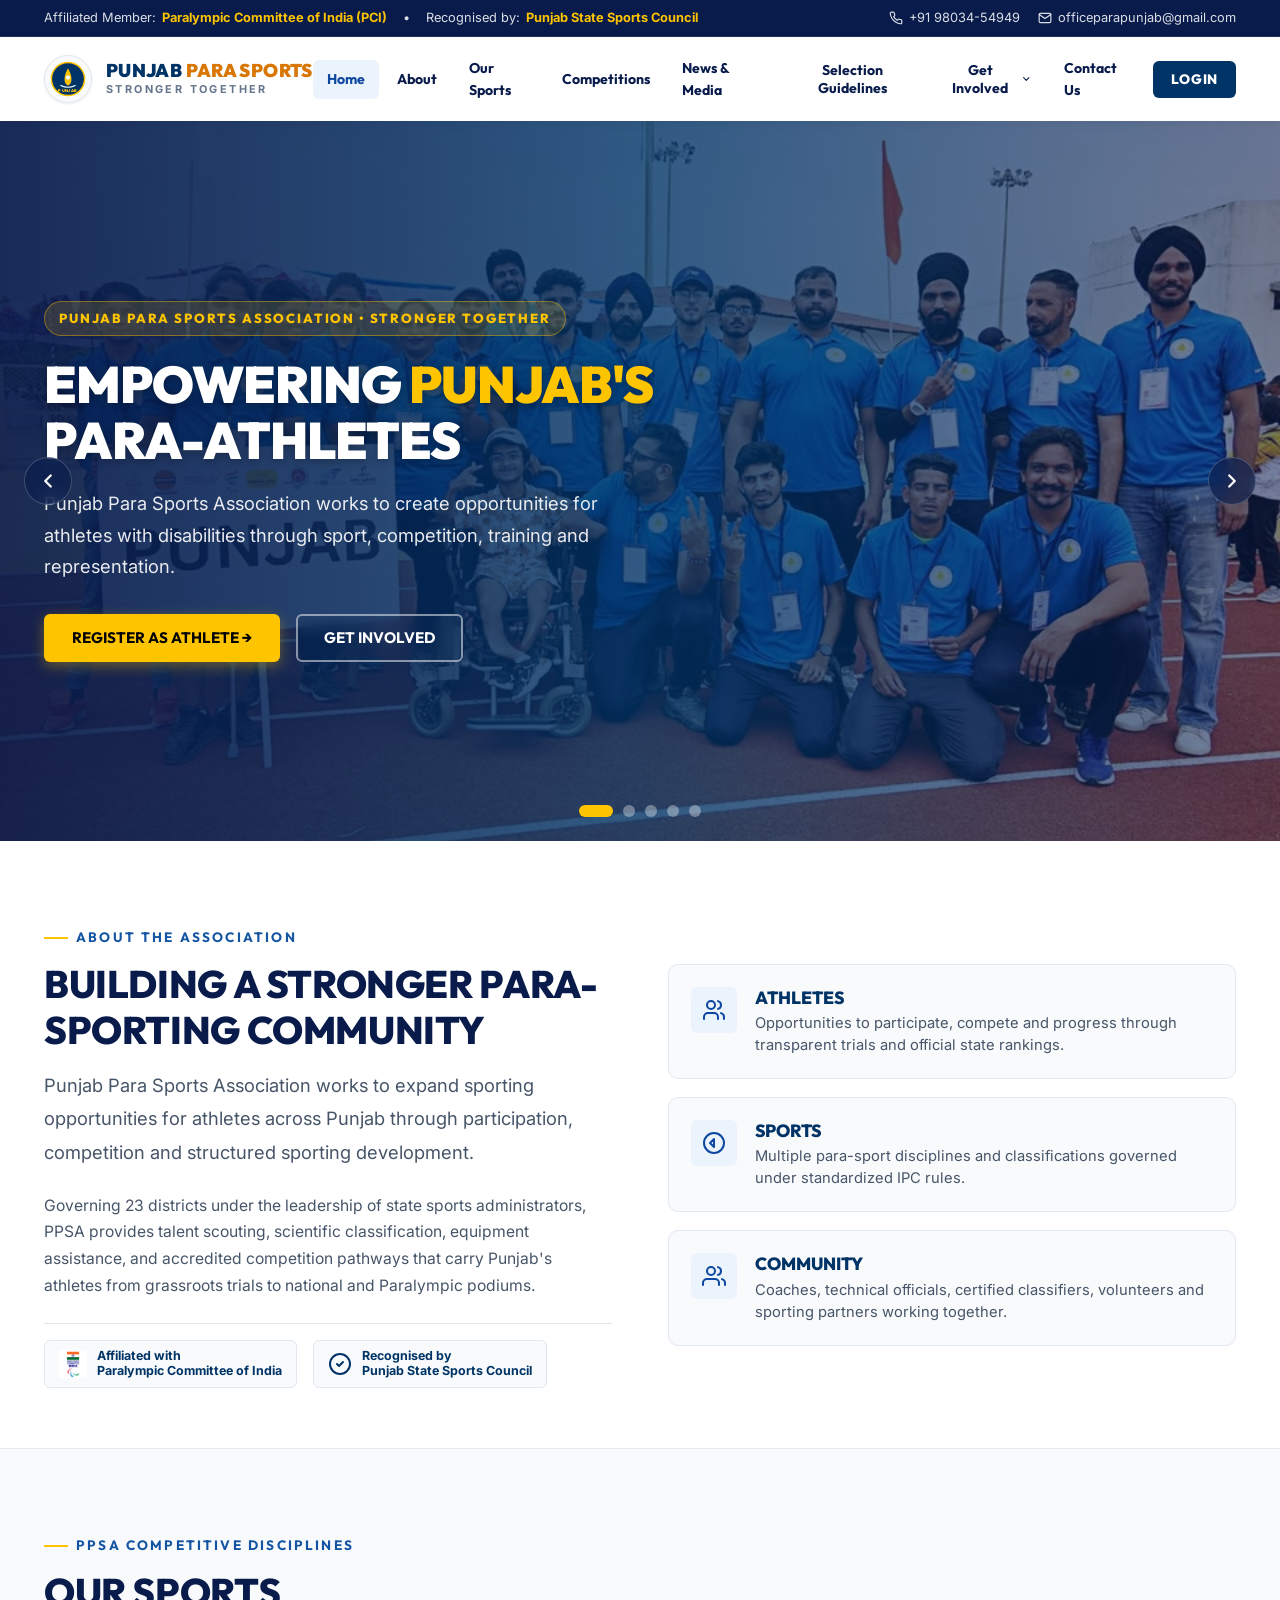
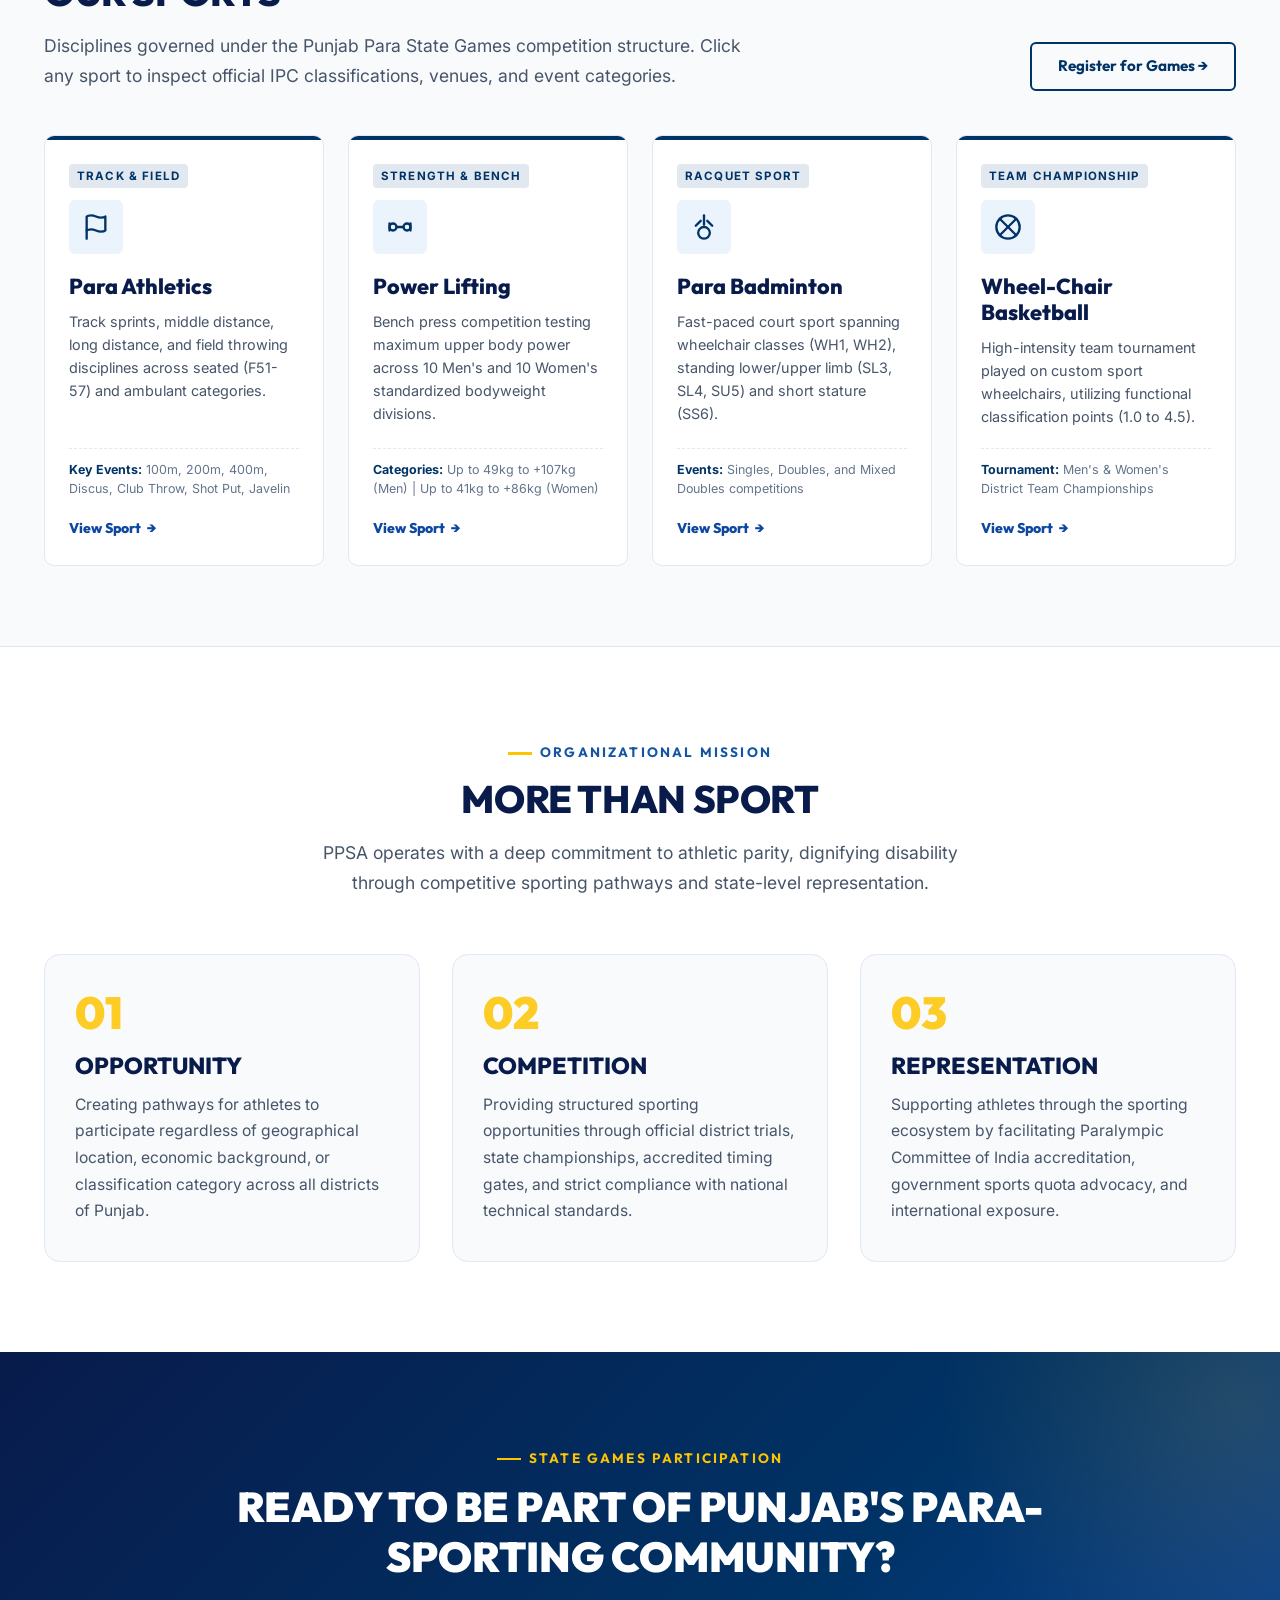
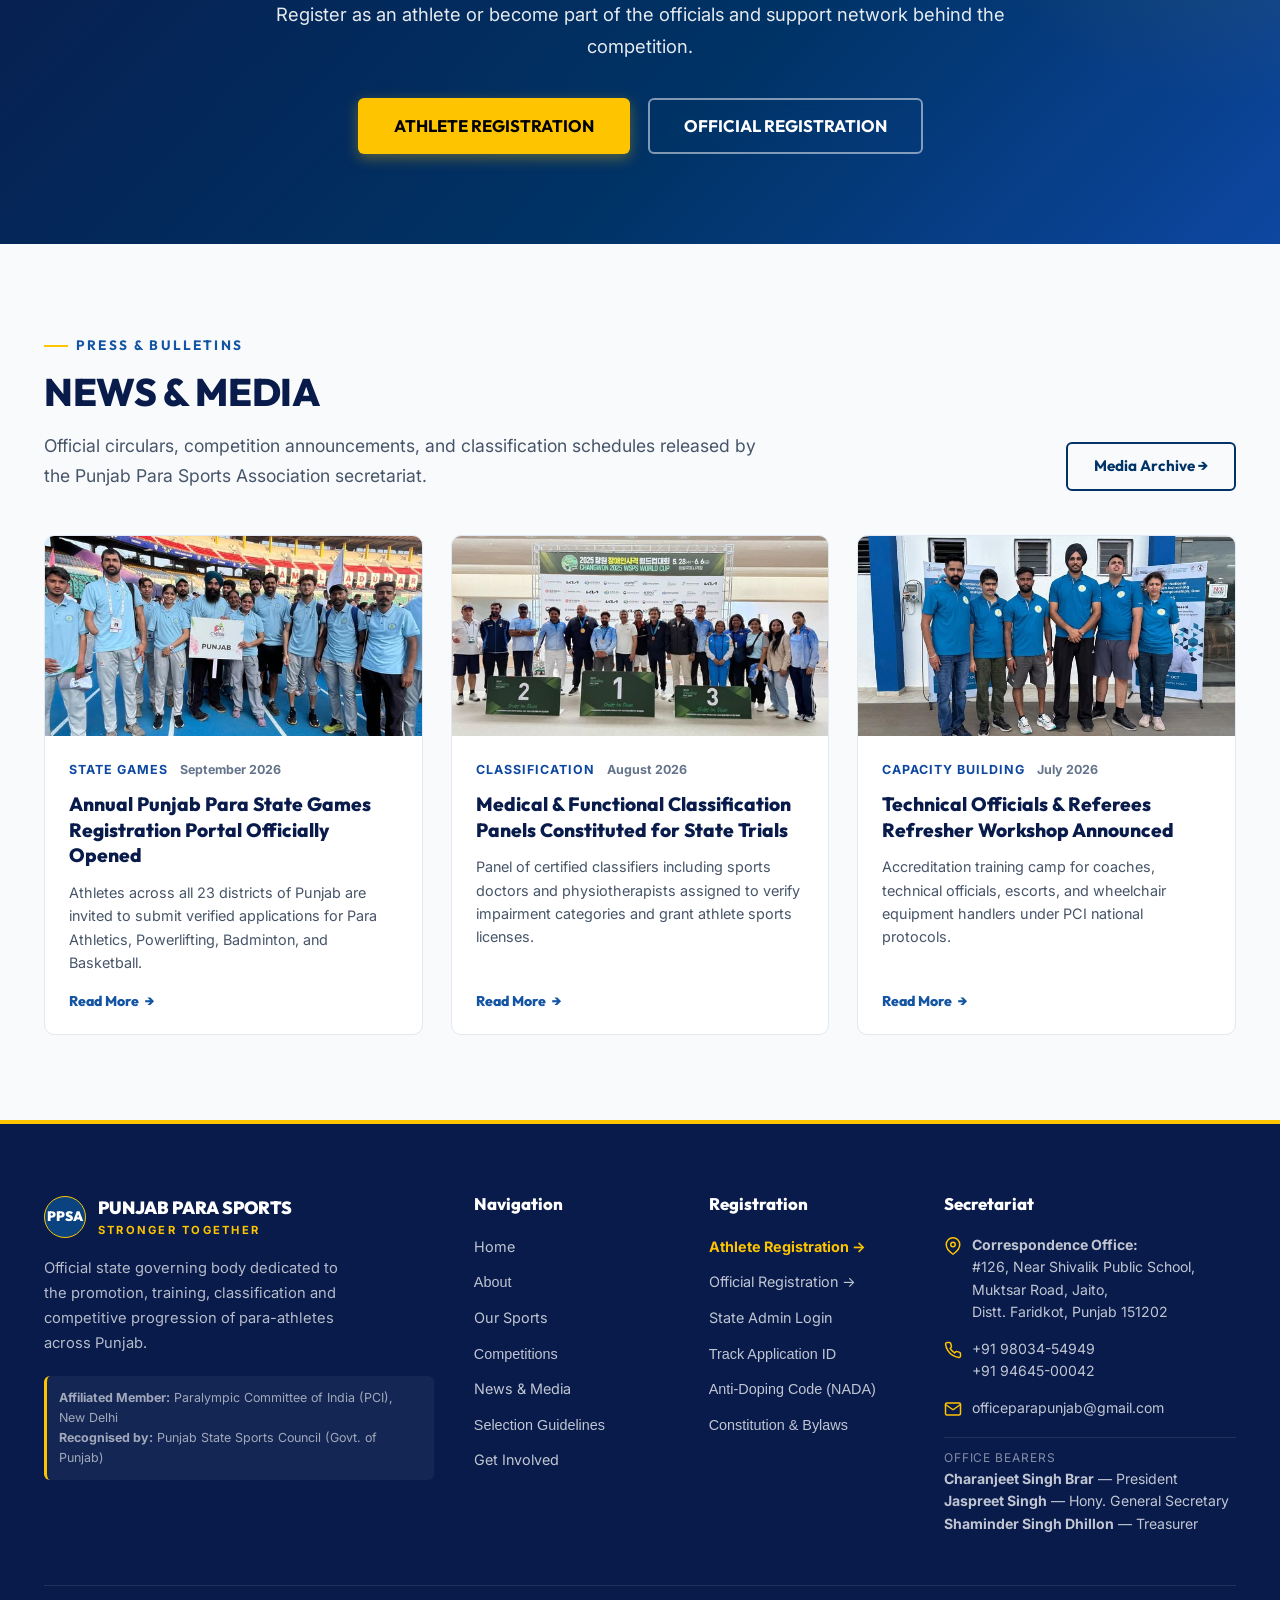
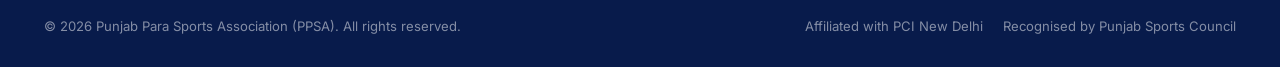
==== commit 9a5be575: "Replace carousel photos with authentic Punjab Para Sports Association photos" ====
--- a/index.html
+++ b/index.html
@@ -17,7 +17,7 @@
   <link href="https://fonts.googleapis.com/css2?family=Outfit:wght@400;500;600;700;800;900&family=Inter:wght@400;500;600;700;800&display=swap" rel="stylesheet">
 
   <!-- Preload Priority First Hero Image -->
-  <link rel="preload" as="image" href="assets/photos/carousel/hero-slide-1.jpg">
+  <link rel="preload" as="image" href="assets/photos/carousel/punjab-para-team.jpg">
 
   <!-- Preloader Stylesheet -->
   <link rel="stylesheet" href="assets/punjab-para-sports-preloader.css">
@@ -150,25 +150,25 @@
     <!-- HERO SECTION: IMAGE CAROUSEL -->
     <section class="ppsa-hero-carousel" id="heroCarousel" aria-label="Featured Para Sports Highlights">
       <div class="carousel-slides-track" id="heroCarouselTrack">
-        <!-- Slide 1 (Active, Preloaded Priority) -->
+        <!-- Slide 1 (Active, Preloaded Priority - Punjab Para Team on Track) -->
         <div class="carousel-slide is-active" aria-hidden="false">
-          <img class="carousel-slide-img" src="assets/photos/carousel/hero-slide-1.jpg" alt="Punjab Para-Athletes in intense wheelchair racing competition on track">
-        </div>
-        <!-- Slide 2 -->
+          <img class="carousel-slide-img" src="assets/photos/carousel/punjab-para-team.jpg" alt="Official Punjab Para Sports Association state athletic team holding the PUNJAB banner on the stadium track">
+        </div>
+        <!-- Slide 2 (Wheelchair Para Badminton Action Smash) -->
         <div class="carousel-slide" aria-hidden="true">
-          <img class="carousel-slide-img" src="assets/photos/carousel/hero-slide-2.jpg" alt="Para athletic track and field competitors in Punjab State Games">
-        </div>
-        <!-- Slide 3 -->
+          <img class="carousel-slide-img" src="assets/photos/carousel/punjab-para-badminton.jpg" alt="Punjab Wheelchair Para Badminton athlete performing an athletic smash on the court">
+        </div>
+        <!-- Slide 3 (Para Khedan Watan Punjab Diyan 2024 Powerlifting Ceremony) -->
         <div class="carousel-slide" aria-hidden="true">
-          <img class="carousel-slide-img" src="assets/photos/carousel/hero-slide-3.jpg" alt="Determined para athletes on starting line showcasing courage and sportsmanship">
-        </div>
-        <!-- Slide 4 -->
+          <img class="carousel-slide-img" src="assets/photos/carousel/punjab-para-powerlifting.jpg" alt="Para Khedan Watan Punjab Diyan 2024 Para Powerlifting champions and barbell medal ceremony">
+        </div>
+        <!-- Slide 4 (Punjab Wheelchair Basketball Victory Celebration) -->
         <div class="carousel-slide" aria-hidden="true">
-          <img class="carousel-slide-img" src="assets/photos/carousel/hero-slide-4.jpg" alt="Para athletes demonstrating athletic discipline and competitive excellence">
-        </div>
-        <!-- Slide 5 -->
+          <img class="carousel-slide-img" src="assets/photos/carousel/punjab-wheelchair-basketball.jpg" alt="Punjab Wheelchair Basketball squad celebrating tournament victory on court">
+        </div>
+        <!-- Slide 5 (Para Athletics Seated Javelin Throwing Competition) -->
         <div class="carousel-slide" aria-hidden="true">
-          <img class="carousel-slide-img" src="assets/photos/carousel/hero-slide-5.jpg" alt="Punjab Para-Sports championship participants celebrating athletic victory">
+          <img class="carousel-slide-img" src="assets/photos/carousel/punjab-para-javelin.jpg" alt="Punjab Para Athletics seated Javelin throw competition in stadium">
         </div>
       </div>
 
@@ -463,7 +463,7 @@
           <!-- Card 1 -->
           <article class="news-card">
             <div class="news-img-box">
-              <img class="news-img" src="assets/photos/carousel/hero-slide-2.jpg" alt="Punjab Para State Games athletics trials notice">
+              <img class="news-img" src="assets/photos/carousel/punjab-state-contingent.jpg" alt="Punjab Para State Games athletics trials notice">
             </div>
             <div class="news-body">
               <div class="news-meta">
@@ -483,7 +483,7 @@
           <!-- Card 2 -->
           <article class="news-card">
             <div class="news-img-box">
-              <img class="news-img" src="assets/photos/carousel/hero-slide-3.jpg" alt="Medical classification seminar and evaluation clinic">
+              <img class="news-img" src="photos/503859925_1032215595747395_3864305315661624559_n.jpg" alt="Medical classification seminar and evaluation clinic">
             </div>
             <div class="news-body">
               <div class="news-meta">
@@ -503,7 +503,7 @@
           <!-- Card 3 -->
           <article class="news-card">
             <div class="news-img-box">
-              <img class="news-img" src="assets/photos/carousel/hero-slide-4.jpg" alt="Punjab Para Sports coaching clinic and workshop">
+              <img class="news-img" src="photos/485073143_971224338513188_3369310859174999810_n.jpg" alt="Punjab Para Sports coaching clinic and workshop">
             </div>
             <div class="news-body">
               <div class="news-meta">
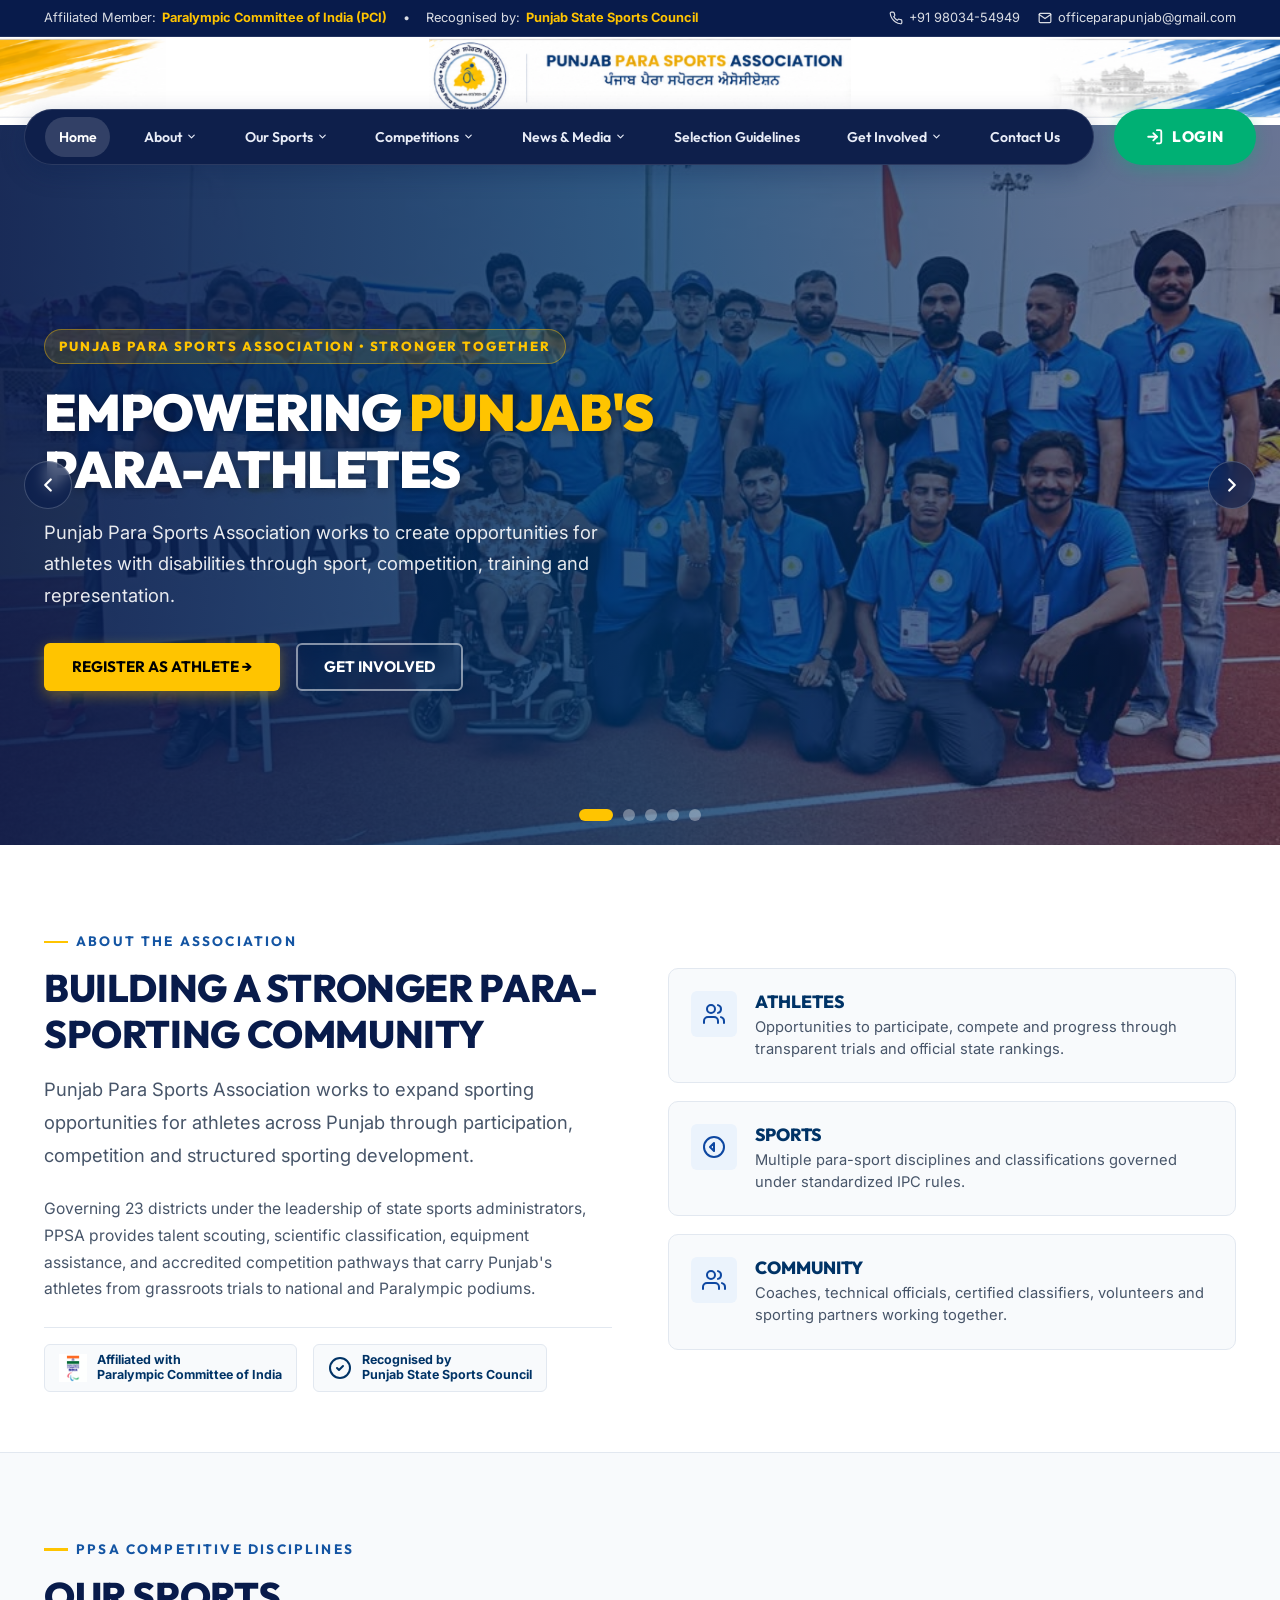
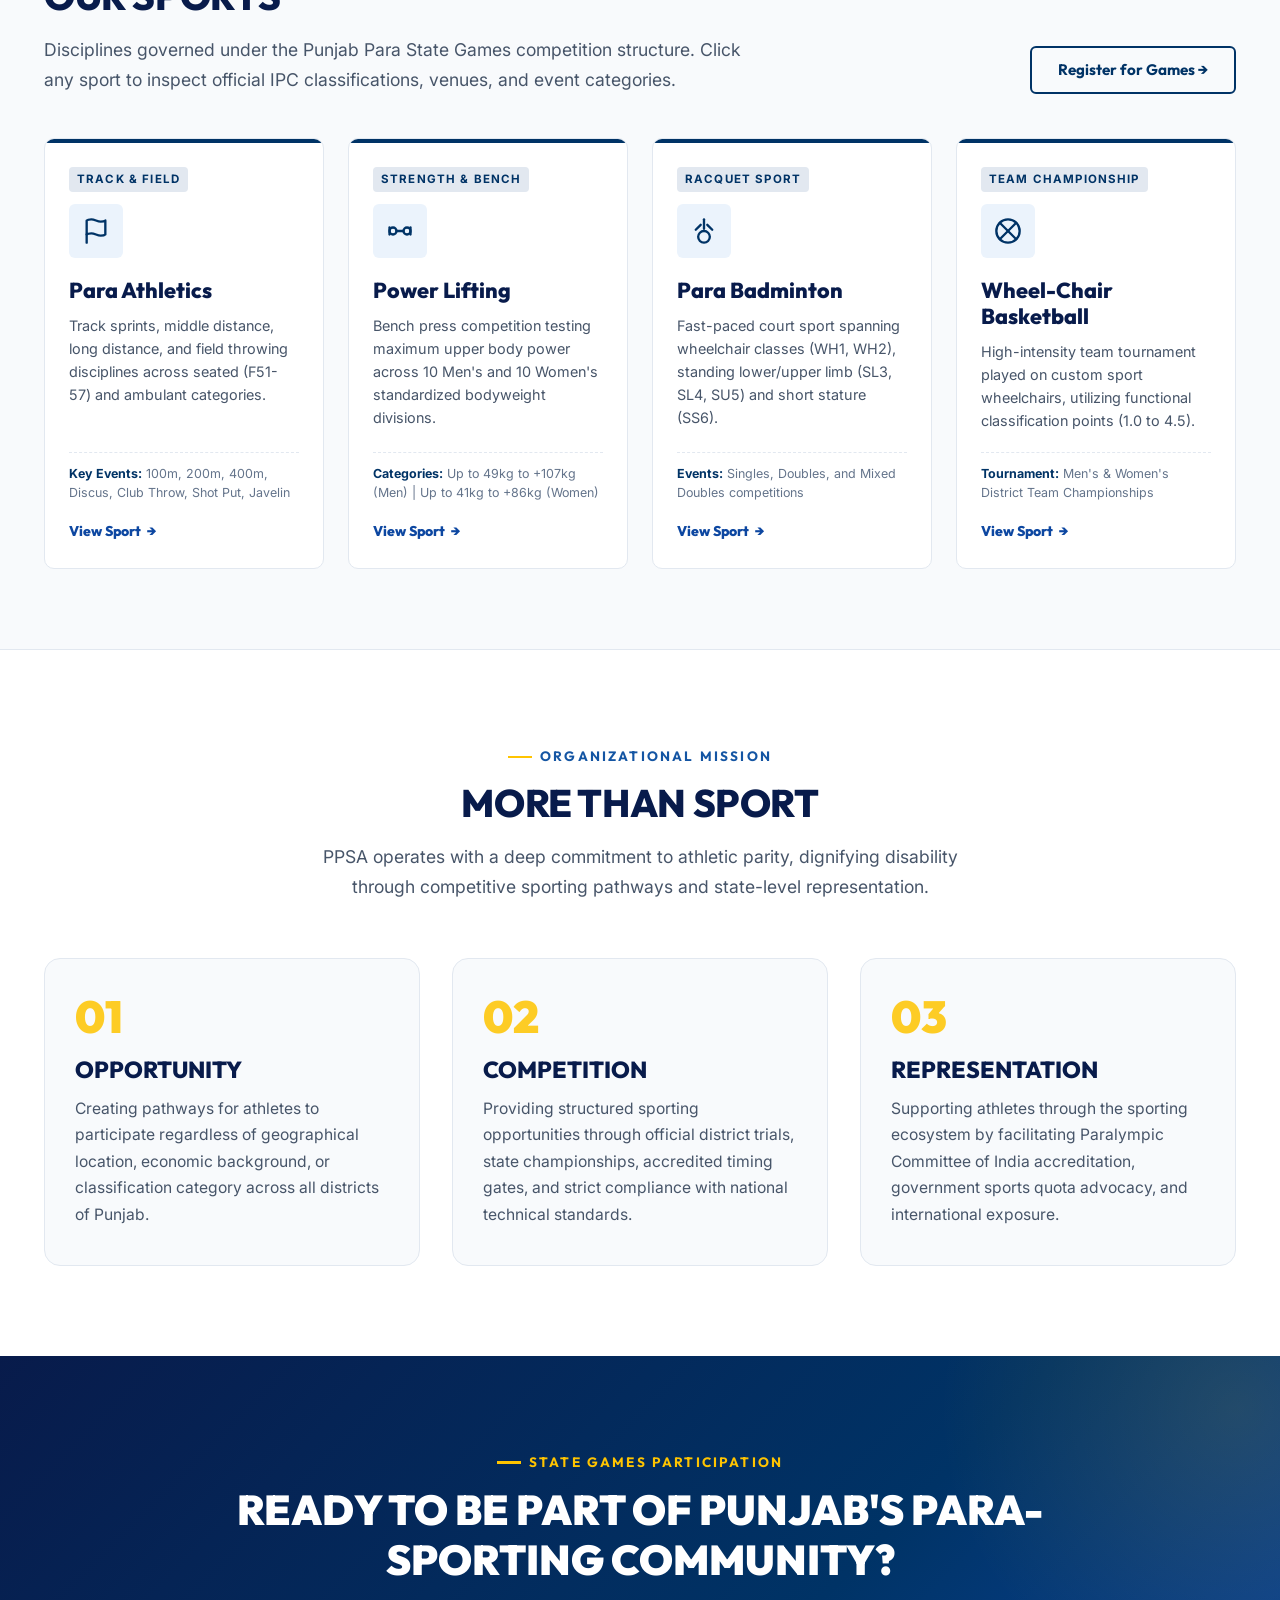
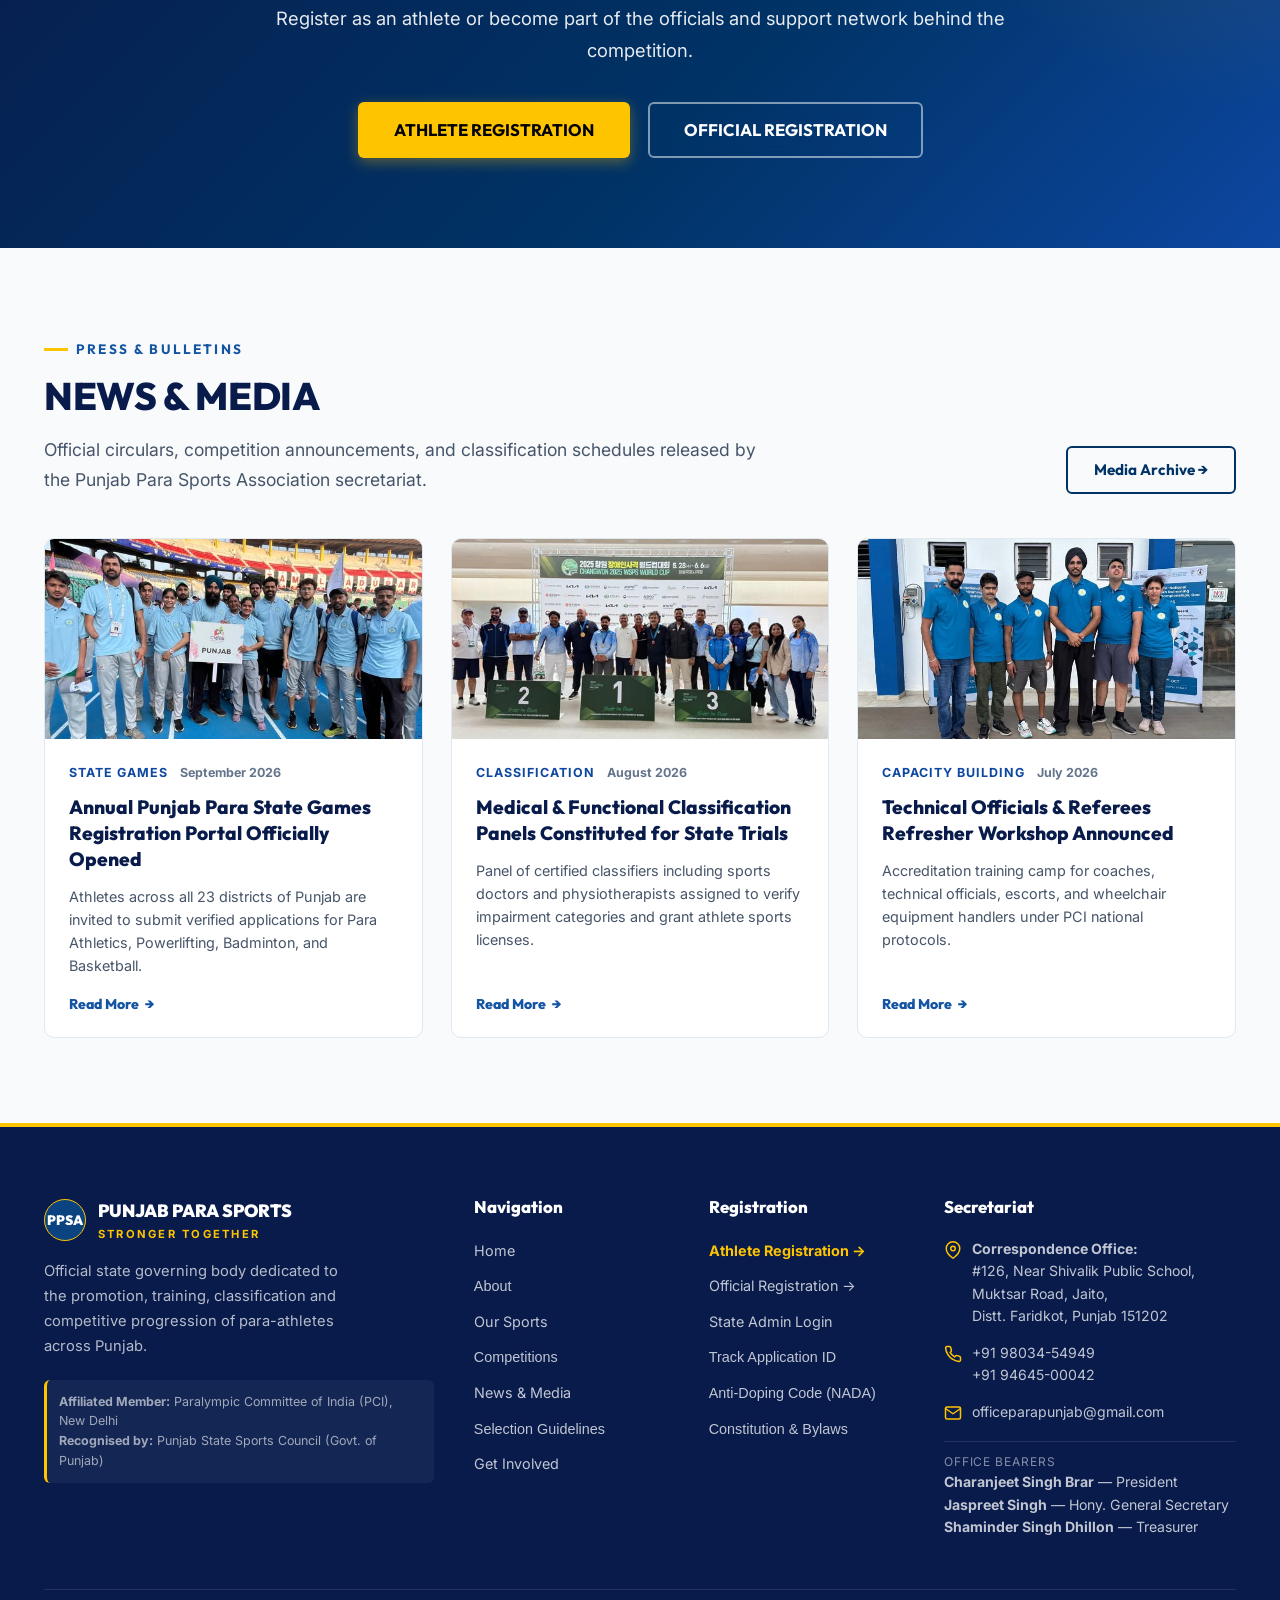
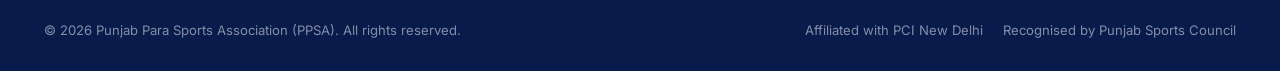
==== commit 1cc7e69d: "Update PPSA top banner to full-width edge-to-edge and overlap bell navbar over hero carousel" ====
--- a/index.html
+++ b/index.html
@@ -54,92 +54,140 @@
     </div>
   </div>
 
-  <!-- MAIN SITE HEADER -->
-  <header class="ppsa-header" role="banner">
-    <div class="ppsa-container ppsa-header-inner">
-      <!-- Brand Identity / Logo -->
-      <a href="index.html" class="ppsa-brand-link" aria-label="Punjab Para Sports Association Home">
-        <div class="ppsa-brand-emblem" aria-hidden="true">
-          <svg viewBox="0 0 100 100" fill="none" xmlns="http://www.w3.org/2000/svg">
-            <circle cx="50" cy="50" r="46" fill="#003366" stroke="#FFC400" stroke-width="4"/>
-            <!-- Stylized Tri-color Flame / Athletic Rings Motif -->
-            <path d="M50 20 C42 34 38 48 42 60 C44 65 48 68 50 68 C52 68 56 65 58 60 C62 48 58 34 50 20 Z" fill="#FFC400"/>
-            <circle cx="50" cy="46" r="6" fill="#FFFFFF"/>
-            <path d="M30 68 Q50 78 70 68" stroke="#FFFFFF" stroke-width="3" stroke-linecap="round"/>
-            <text x="50%" y="86%" font-size="11" font-family="'Outfit', sans-serif" font-weight="900" fill="#FFC400" text-anchor="middle" letter-spacing="1">PUNJAB</text>
-          </svg>
-        </div>
-        <div class="ppsa-brand-text-block">
-          <span class="ppsa-brand-title">PUNJAB <span class="gold-word">PARA SPORTS</span></span>
-          <span class="ppsa-brand-sub">STRONGER TOGETHER</span>
-        </div>
-      </a>
-
-      <!-- Primary Navigation (Desktop Centered + Mobile Slide Drawer) -->
-      <nav class="ppsa-nav" id="ppsaNavDrawer" aria-label="Primary Navigation">
-        <ul class="ppsa-nav-list">
-          <li class="ppsa-nav-item">
-            <a href="index.html" class="ppsa-nav-link is-active" aria-current="page">Home</a>
-          </li>
-          <li class="ppsa-nav-item">
-            <button class="ppsa-nav-link" data-placeholder="About PPSA">About</button>
-          </li>
-          <li class="ppsa-nav-item">
-            <a href="#sports" class="ppsa-nav-link">Our Sports</a>
-          </li>
-          <li class="ppsa-nav-item">
-            <button class="ppsa-nav-link" data-placeholder="State Competitions">Competitions</button>
-          </li>
-          <li class="ppsa-nav-item">
-            <a href="#news" class="ppsa-nav-link">News & Media</a>
-          </li>
-          <li class="ppsa-nav-item">
-            <button class="ppsa-nav-link" data-placeholder="Selection Guidelines">Selection Guidelines</button>
-          </li>
-          <!-- FUNCTIONAL DROPDOWN: GET INVOLVED -->
-          <li class="ppsa-nav-item has-dropdown">
-            <button class="ppsa-nav-link" aria-haspopup="true" aria-expanded="false" id="getInvolvedDropdownBtn">
-              Get Involved
-              <svg class="caret" width="12" height="12" viewBox="0 0 24 24" fill="none" stroke="currentColor" stroke-width="2.5" stroke-linecap="round" stroke-linejoin="round" aria-hidden="true"><polyline points="6 9 12 15 18 9"></polyline></svg>
-            </button>
-            <ul class="ppsa-dropdown-menu" aria-label="Get Involved Options">
-              <li>
-                <a href="register-athlete.html" class="ppsa-dropdown-link">
-                  <svg width="16" height="16" viewBox="0 0 24 24" fill="none" stroke="#FFC400" stroke-width="2" stroke-linecap="round" stroke-linejoin="round"><path d="M20 21v-2a4 4 0 0 0-4-4H8a4 4 0 0 0-4 4v2"></path><circle cx="12" cy="7" r="4"></circle></svg>
-                  Athlete Registration
-                  <span class="dropdown-badge" style="background:#FFFBEB;color:#D97706;border:1px solid #FDE68A;">Open</span>
-                </a>
-              </li>
-              <li>
-                <a href="register-official.html" class="ppsa-dropdown-link">
-                  <svg width="16" height="16" viewBox="0 0 24 24" fill="none" stroke="#1455A3" stroke-width="2" stroke-linecap="round" stroke-linejoin="round"><path d="M16 21v-2a4 4 0 0 0-4-4H5a4 4 0 0 0-4 4v2"></path><circle cx="8.5" cy="7" r="4"></circle><line x1="20" y1="8" x2="20" y2="14"></line><line x1="23" y1="11" x2="17" y2="11"></line></svg>
-                  Official Registration
-                  <span class="dropdown-badge">Staff</span>
-                </a>
-              </li>
-              <li>
-                <a href="#sports" class="ppsa-dropdown-link">
-                  <svg width="16" height="16" viewBox="0 0 24 24" fill="none" stroke="#64748B" stroke-width="2" stroke-linecap="round" stroke-linejoin="round"><circle cx="12" cy="12" r="10"></circle><polygon points="12 8 8 12 12 16 12 8"></polygon></svg>
-                  Browse Event Catalog
-                </a>
-              </li>
-            </ul>
-          </li>
-          <li class="ppsa-nav-item">
-            <a href="#footer-contact" class="ppsa-nav-link">Contact Us</a>
-          </li>
-          <li class="ppsa-nav-item mobile-only" style="margin-top:12px;padding-top:12px;border-top:1px solid var(--ppsa-border);">
-            <a href="admin/login.html" class="btn btn-navy" style="width:100%;text-align:center;">LOGIN TO PORTAL</a>
-          </li>
-        </ul>
-      </nav>
-
-      <!-- Right Header Actions (LOGIN & Mobile Hamburger) -->
-      <div class="ppsa-header-actions">
-        <a href="admin/login.html" class="btn-header-login desktop-only" title="Authorized Official & Classifier Login">Login</a>
-        <button class="ppsa-mobile-toggle" id="ppsaMobileToggle" aria-label="Toggle Navigation Menu" aria-expanded="false" aria-controls="ppsaNavDrawer">
-          <svg width="26" height="26" viewBox="0 0 24 24" fill="none" stroke="currentColor" stroke-width="2.2" stroke-linecap="round" stroke-linejoin="round" aria-hidden="true"><line x1="3" y1="12" x2="21" y2="12"></line><line x1="3" y1="6" x2="21" y2="6"></line><line x1="3" y1="18" x2="21" y2="18"></line></svg>
+  <!-- SITE HEADER WRAPPER (Banner + Bell-Shaped Navigation Bar) -->
+  <header class="site-header-fixed" id="siteHeaderFixed" role="banner">
+
+    <!-- TOP LOGO BAR (Official Punjab Para Sports Association Header Banner) -->
+    <div class="top-logo-bar">
+      <div class="top-logo-inner">
+        <a href="index.html" class="top-logo-banner-link" aria-label="Punjab Para Sports Association Home">
+          <img src="assets/images/ppsa-header-banner.png" alt="Punjab Para Sports Association - ਪੰਜਾਬ ਪੈਰਾ ਸਪੋਰਟਸ ਐਸੋਸੀਏਸ਼ਨ" class="ppsa-banner-img">
+        </a>
+      </div>
+    </div>
+
+    <!-- BELL-SHAPED NAVBAR ROW -->
+    <div class="navbar-row" id="mainNavbarRow">
+      <div class="navbar-row-inner">
+
+        <!-- Bell-shaped Pill Navigation Container -->
+        <nav class="nav-pill" id="ppsaNavPill" role="navigation" aria-label="Main Navigation">
+          <ul class="nav-pill-list" id="navPillList">
+            <li>
+              <a href="index.html" class="npl is-active" aria-current="page">Home</a>
+            </li>
+
+            <!-- ABOUT DROPDOWN -->
+            <li class="npl-dropdown">
+              <a href="#about" class="npl npl-has-drop" data-placeholder="About PPSA">
+                About
+                <svg class="drop-caret-svg" viewBox="0 0 24 24" width="11" height="11" stroke="currentColor" stroke-width="2.5" fill="none" stroke-linecap="round" stroke-linejoin="round" aria-hidden="true"><polyline points="6 9 12 15 18 9"></polyline></svg>
+              </a>
+              <ul class="npl-submenu" aria-label="About PPSA Submenu">
+                <li><a href="#about" class="npl-sub-item">About PPSA</a></li>
+                <li><a href="#pillars" class="npl-sub-item">Mission & Vision</a></li>
+                <li><a href="#about" class="npl-sub-item" data-placeholder="Executive Board">Executive Board</a></li>
+                <li><a href="#about" class="npl-sub-item" data-placeholder="Affiliations (PCI & MYAS)">Affiliations</a></li>
+              </ul>
+            </li>
+
+            <!-- OUR SPORTS DROPDOWN -->
+            <li class="npl-dropdown">
+              <a href="#sports" class="npl npl-has-drop">
+                Our Sports
+                <svg class="drop-caret-svg" viewBox="0 0 24 24" width="11" height="11" stroke="currentColor" stroke-width="2.5" fill="none" stroke-linecap="round" stroke-linejoin="round" aria-hidden="true"><polyline points="6 9 12 15 18 9"></polyline></svg>
+              </a>
+              <ul class="npl-submenu" aria-label="Our Sports Submenu">
+                <li><a href="#sports" class="npl-sub-item">All 14 State Disciplines</a></li>
+                <li><a href="#sports" class="npl-sub-item">Athletics & Track</a></li>
+                <li><a href="#sports" class="npl-sub-item">Para Badminton</a></li>
+                <li><a href="#sports" class="npl-sub-item">Para Powerlifting</a></li>
+                <li><a href="#sports" class="npl-sub-item">Wheelchair Basketball</a></li>
+              </ul>
+            </li>
+
+            <!-- COMPETITIONS DROPDOWN -->
+            <li class="npl-dropdown">
+              <a href="#events" class="npl npl-has-drop" data-placeholder="State Competitions">
+                Competitions
+                <svg class="drop-caret-svg" viewBox="0 0 24 24" width="11" height="11" stroke="currentColor" stroke-width="2.5" fill="none" stroke-linecap="round" stroke-linejoin="round" aria-hidden="true"><polyline points="6 9 12 15 18 9"></polyline></svg>
+              </a>
+              <ul class="npl-submenu" aria-label="Competitions Submenu">
+                <li><a href="#events" class="npl-sub-item">Punjab State Para Games 2026</a></li>
+                <li><a href="#events" class="npl-sub-item">District Qualifying Meets</a></li>
+                <li><a href="#events" class="npl-sub-item">National Trials & Selection</a></li>
+              </ul>
+            </li>
+
+            <!-- NEWS & MEDIA DROPDOWN -->
+            <li class="npl-dropdown">
+              <a href="#news" class="npl npl-has-drop">
+                News & Media
+                <svg class="drop-caret-svg" viewBox="0 0 24 24" width="11" height="11" stroke="currentColor" stroke-width="2.5" fill="none" stroke-linecap="round" stroke-linejoin="round" aria-hidden="true"><polyline points="6 9 12 15 18 9"></polyline></svg>
+              </a>
+              <ul class="npl-submenu" aria-label="News & Media Submenu">
+                <li><a href="#news" class="npl-sub-item">Press Releases & News</a></li>
+                <li><a href="#heroCarousel" class="npl-sub-item">Photo Gallery</a></li>
+                <li><a href="#footer-contact" class="npl-sub-item">Circulars & Notices</a></li>
+              </ul>
+            </li>
+
+            <!-- SELECTION GUIDELINES -->
+            <li>
+              <a href="#selection" class="npl" data-placeholder="Selection Guidelines">Selection Guidelines</a>
+            </li>
+
+            <!-- GET INVOLVED (REGISTRATION) DROPDOWN -->
+            <li class="npl-dropdown">
+              <a href="#get-involved" class="npl npl-has-drop">
+                Get Involved
+                <svg class="drop-caret-svg" viewBox="0 0 24 24" width="11" height="11" stroke="currentColor" stroke-width="2.5" fill="none" stroke-linecap="round" stroke-linejoin="round" aria-hidden="true"><polyline points="6 9 12 15 18 9"></polyline></svg>
+              </a>
+              <ul class="npl-submenu" aria-label="Get Involved Submenu">
+                <li>
+                  <a href="register-athlete.html" class="npl-sub-item">
+                    Athlete Registration
+                    <span class="npl-badge npl-badge-gold">Open</span>
+                  </a>
+                </li>
+                <li>
+                  <a href="register-official.html" class="npl-sub-item">
+                    Official Registration
+                    <span class="npl-badge npl-badge-blue">Staff</span>
+                  </a>
+                </li>
+                <li>
+                  <a href="#sports" class="npl-sub-item">
+                    Browse Event Catalog
+                  </a>
+                </li>
+              </ul>
+            </li>
+
+            <!-- CONTACT US -->
+            <li>
+              <a href="#footer-contact" class="npl">Contact Us</a>
+            </li>
+          </ul>
+        </nav>
+
+        <!-- Right Side: Green Athletic Pill LOGIN Button -->
+        <div class="nav-login-wrap">
+          <a href="admin/login.html" class="login-pill" title="Authorized Official & Classifier Login">
+            <svg viewBox="0 0 24 24" fill="none" stroke="currentColor" stroke-width="2.5" stroke-linecap="round" stroke-linejoin="round" aria-hidden="true">
+              <path d="M15 3h4a2 2 0 0 1 2 2v14a2 2 0 0 1-2 2h-4"></path>
+              <polyline points="10 17 15 12 10 7"></polyline>
+              <line x1="15" y1="12" x2="3" y2="12"></line>
+            </svg>
+            LOGIN
+          </a>
+        </div>
+
+        <!-- Mobile Burger Menu Toggle Button -->
+        <button class="burger-btn" id="burgerBtn" aria-label="Toggle Navigation Menu" aria-expanded="false" aria-controls="navPillList">
+          <span></span><span></span><span></span>
         </button>
+
       </div>
     </div>
   </header>
--- a/assets/css/ppsa-main.css
+++ b/assets/css/ppsa-main.css
@@ -264,219 +264,316 @@
 }
 
 /* ==========================================================================
-   MAIN SITE HEADER (Sticky, Federation Look)
+   FEDERATION HEADER & BELL-SHAPED NAVIGATION BAR
    ========================================================================== */
-.ppsa-header {
-  position: sticky;
+.site-header-fixed {
+  width: 100%;
+  position: relative;
+  z-index: 1000;
+  transition: all 0.3s ease;
+}
+
+/* TOP LOGO BAR (PPSA Official Banner - Full Width Edge-to-Edge) */
+.top-logo-bar {
+  background: #ffffff;
+  border-bottom: 1px solid rgba(8, 27, 75, 0.08);
+  padding: 0;
+  margin: 0;
+  width: 100%;
+  box-sizing: border-box;
+  transition: margin-top 0.35s ease, opacity 0.3s ease;
+  overflow: hidden;
+  position: relative;
+  z-index: 10;
+}
+
+.top-logo-inner {
+  max-width: 100%;
+  width: 100%;
+  margin: 0;
+  padding: 0;
+  display: flex;
+  align-items: center;
+  justify-content: center;
+  box-sizing: border-box;
+}
+
+.top-logo-banner-link {
+  display: block;
+  width: 100%;
+  text-decoration: none;
+}
+
+.ppsa-banner-img {
+  width: 100%;
+  height: clamp(80px, 6.2vw, 115px);
+  object-fit: cover;
+  object-position: center;
+  display: block;
+  margin: 0;
+  max-width: none;
+}
+
+/* NAVBAR ROW — Pill nav & Pill Login Overlapping Carousel */
+.navbar-row {
+  background: transparent;
+  border-bottom: none;
+  padding: 0.4rem 0;
+  margin-top: -16px; /* slightly intersects the bottom of the logo bar */
+  margin-bottom: -46px; /* pulls image carousel up so the pill overlaps the carousel photo! */
+  position: relative;
+  z-index: 100;
+  transition: margin-top 0.3s ease, margin-bottom 0.3s ease, background 0.3s ease, border-bottom 0.3s ease, box-shadow 0.3s ease;
+}
+
+/* Translucent active style on scroll */
+.site-header-fixed.scrolled .navbar-row {
+  position: fixed;
   top: 0;
   left: 0;
   width: 100%;
-  background-color: var(--ppsa-white);
-  box-shadow: 0 2px 10px rgba(0, 0, 0, 0.06);
-  z-index: 1000;
-  transition: all var(--transition-fast);
-}
-
-.ppsa-header.is-scrolled {
-  box-shadow: 0 4px 20px rgba(8, 27, 75, 0.12);
-}
-
-.ppsa-header-inner {
+  margin-top: 0;
+  margin-bottom: 0;
+  background: rgba(255, 255, 255, 0.92) !important;
+  backdrop-filter: blur(15px);
+  -webkit-backdrop-filter: blur(15px);
+  border-bottom: 1px solid rgba(8, 27, 75, 0.08);
+  box-shadow: 0 4px 25px rgba(8, 27, 75, 0.12);
+}
+
+.site-header-fixed.scrolled .top-logo-bar {
+  margin-top: -120px;
+  opacity: 0;
+  pointer-events: none;
+}
+
+.site-header-fixed.scrolled .burger-btn span {
+  background: #0E1F4B;
+}
+
+.navbar-row-inner {
+  max-width: 1320px;
+  width: 100%;
+  margin: 0 auto;
+  padding: 0 1.5rem;
   display: flex;
   align-items: center;
   justify-content: space-between;
-  height: var(--header-height);
+  gap: 1.25rem;
   position: relative;
 }
 
-/* Brand Identity */
-.ppsa-brand-link {
-  display: flex;
-  align-items: center;
-  gap: 14px;
+/* ── BELL-SHAPED PILL NAV CONTAINER ── */
+.nav-pill {
+  background: #0E1F4B; /* Deep federation navy */
+  border-radius: 999px;
+  padding: 0 1.25rem;
+  display: flex;
+  align-items: center;
+  height: 56px;
+  flex: 1;
+  min-width: 0;
+  box-shadow: 0 8px 25px rgba(8, 27, 75, 0.28);
+  border: 1px solid rgba(255, 255, 255, 0.12);
+}
+
+.nav-pill-list {
+  display: flex;
+  align-items: center;
+  justify-content: space-between;
+  width: 100%;
+  list-style: none;
+  margin: 0;
+  padding: 0;
+  gap: 0.25rem;
+  flex-wrap: nowrap;
+  overflow: visible;
+}
+
+/* Individual nav link */
+.npl {
+  display: inline-flex;
+  align-items: center;
+  gap: 4px;
+  color: #e8ecf7;
   text-decoration: none;
-  flex-shrink: 0;
-}
-
-.ppsa-brand-emblem {
-  width: 48px;
-  height: 48px;
-  display: flex;
-  align-items: center;
-  justify-content: center;
-  background: var(--ppsa-surface);
-  border-radius: 50%;
-  border: 1.5px solid var(--ppsa-border);
-  box-shadow: var(--shadow-sm);
-  overflow: hidden;
-}
-
-.ppsa-brand-emblem svg {
-  width: 36px;
-  height: 36px;
-}
-
-.ppsa-brand-text-block {
-  display: flex;
-  flex-direction: column;
-}
-
-.ppsa-brand-title {
+  font-size: 0.88rem;
+  font-weight: 600;
+  padding: 0.55rem 0.85rem;
+  border-radius: 999px;
+  white-space: nowrap;
   font-family: var(--font-heading);
-  font-size: 1.15rem;
-  font-weight: 900;
-  letter-spacing: 0.02em;
-  color: var(--ppsa-navy);
-  line-height: 1.15;
-}
-
-.ppsa-brand-title .gold-word {
-  color: var(--ppsa-gold-text);
-}
-
-.ppsa-brand-sub {
-  font-size: 0.68rem;
-  font-weight: 700;
-  letter-spacing: 0.22em;
-  color: var(--ppsa-text-light);
-  text-transform: uppercase;
-}
-
-/* Desktop Navigation */
-.ppsa-nav {
-  display: flex;
-  align-items: center;
-  gap: 6px;
-}
-
-.ppsa-nav-list {
-  display: flex;
-  align-items: center;
-  gap: 4px;
-  list-style: none;
-}
-
-.ppsa-nav-item {
-  position: relative;
-}
-
-.ppsa-nav-link {
-  display: inline-flex;
-  align-items: center;
-  gap: 4px;
-  font-family: var(--font-heading);
-  font-weight: 700;
-  font-size: 0.88rem;
-  color: var(--ppsa-navy-dark);
-  text-decoration: none;
-  padding: 8px 14px;
-  border-radius: var(--radius-sm);
-  transition: all var(--transition-fast);
+  transition: background 0.18s ease, color 0.18s ease, transform 0.18s ease;
   cursor: pointer;
   border: none;
   background: transparent;
 }
 
-.ppsa-nav-link:hover,
-.ppsa-nav-link.is-active {
-  color: var(--ppsa-blue-vibrant);
-  background-color: var(--ppsa-blue-soft);
-}
-
-.ppsa-nav-link .caret {
-  transition: transform 0.2s ease;
-}
-
-/* Dropdown Menu (Get Involved) */
-.ppsa-dropdown-menu {
+.npl:hover,
+.npl.is-active,
+.npl.active {
+  background: rgba(255, 255, 255, 0.15);
+  color: #ffffff;
+}
+
+.drop-caret-svg {
+  transition: transform 0.25s ease;
+  display: inline-block;
+  vertical-align: middle;
+  flex-shrink: 0;
+}
+
+.npl-dropdown:hover .drop-caret-svg,
+.npl-dropdown.open .drop-caret-svg {
+  transform: rotate(180deg);
+}
+
+/* ── DROPDOWN MENUS ── */
+.npl-dropdown {
+  position: relative;
+}
+
+.npl-submenu {
   position: absolute;
-  top: 100%;
-  left: 0;
-  min-width: 260px;
-  background: var(--ppsa-white);
-  border-radius: var(--radius-md);
-  box-shadow: var(--shadow-lg);
-  border: 1px solid var(--ppsa-border);
-  padding: 8px;
+  top: calc(100% + 10px);
+  left: 50%;
+  transform: translateX(-50%) translateY(-6px);
+  background: #ffffff;
+  border: 1px solid rgba(8, 27, 75, 0.08);
+  border-radius: 12px;
+  min-width: 230px;
   list-style: none;
+  padding: 0.6rem 0;
+  box-shadow: 0 12px 35px rgba(8, 27, 75, 0.18);
   opacity: 0;
   visibility: hidden;
-  transform: translateY(10px);
-  transition: all 0.25s var(--ease-out);
-  z-index: 100;
-}
-
-.ppsa-nav-item.has-dropdown:hover .ppsa-dropdown-menu,
-.ppsa-nav-item.has-dropdown:focus-within .ppsa-dropdown-menu,
-.ppsa-nav-item.has-dropdown.is-open .ppsa-dropdown-menu {
+  transition: opacity 0.2s ease, transform 0.2s ease, visibility 0.2s ease;
+  z-index: 2000;
+}
+
+.npl-dropdown:hover .npl-submenu,
+.npl-dropdown.open .npl-submenu {
   opacity: 1;
   visibility: visible;
-  transform: translateY(0);
-}
-
-.ppsa-dropdown-link {
-  display: flex;
-  align-items: center;
-  gap: 10px;
-  padding: 10px 14px;
-  border-radius: var(--radius-sm);
+  transform: translateX(-50%) translateY(0);
+}
+
+.npl-sub-item {
+  display: flex;
+  align-items: center;
+  justify-content: space-between;
+  padding: 0.65rem 1.4rem;
+  color: #0E1F4B;
+  text-decoration: none;
+  font-size: 0.88rem;
+  font-weight: 600;
   font-family: var(--font-heading);
-  font-size: 0.88rem;
+  transition: all 0.2s ease;
+  white-space: nowrap;
+  border: none;
+  background: transparent;
+  width: 100%;
+  text-align: left;
+  cursor: pointer;
+}
+
+.npl-sub-item:hover {
+  padding-left: 1.75rem;
+  color: #1455A3;
+  background: #F0F7FF;
+}
+
+.npl-badge {
+  font-size: 0.68rem;
   font-weight: 700;
-  color: var(--ppsa-navy-dark);
-  text-decoration: none;
-  transition: all var(--transition-fast);
-}
-
-.ppsa-dropdown-link:hover {
-  background-color: var(--ppsa-blue-soft);
-  color: var(--ppsa-blue-vibrant);
-}
-
-.ppsa-dropdown-link .dropdown-badge {
-  margin-left: auto;
-  font-size: 0.7rem;
   padding: 2px 7px;
-  background: #E2E8F0;
-  color: #475569;
   border-radius: 4px;
   text-transform: uppercase;
-}
-
-/* Header Actions & Login */
-.ppsa-header-actions {
-  display: flex;
-  align-items: center;
-  gap: 12px;
-  margin-left: 12px;
-}
-
-.btn-header-login {
-  background: var(--ppsa-navy);
-  color: var(--ppsa-white);
+  letter-spacing: 0.04em;
+  margin-left: 8px;
+}
+.npl-badge-gold {
+  background: #FFFBEB;
+  color: #D97706;
+  border: 1px solid #FDE68A;
+}
+.npl-badge-blue {
+  background: #EFF6FF;
+  color: #1E40AF;
+  border: 1px solid #DBEAFE;
+}
+
+/* ── LOGIN PILL BUTTON ── */
+.nav-login-wrap {
+  flex-shrink: 0;
+}
+
+.login-pill {
+  display: inline-flex;
+  align-items: center;
+  justify-content: center;
+  gap: 0.5rem;
+  background: #00B074; /* Vibrant athletic green */
+  color: #ffffff;
+  font-weight: 800;
+  font-size: 0.95rem;
+  padding: 0 2rem;
+  height: 56px;
+  border-radius: 999px;
+  text-decoration: none;
+  letter-spacing: 0.04em;
   font-family: var(--font-heading);
-  font-size: 0.85rem;
-  font-weight: 800;
-  padding: 8px 18px;
-  border-radius: var(--radius-sm);
-  text-transform: uppercase;
-  letter-spacing: 0.05em;
-  text-decoration: none;
-  transition: all var(--transition-fast);
-}
-.btn-header-login:hover {
-  background: var(--ppsa-blue-vibrant);
-  transform: translateY(-1px);
-}
-
-/* Mobile Toggle */
-.ppsa-mobile-toggle {
+  border: none;
+  cursor: pointer;
+  transition: background 0.2s ease, color 0.2s ease, box-shadow 0.2s ease, transform 0.15s ease;
+  white-space: nowrap;
+  box-shadow: 0 4px 16px rgba(0, 176, 116, 0.35);
+}
+
+.login-pill svg {
+  width: 1.15em;
+  height: 1.15em;
+  stroke: currentColor;
+  stroke-width: 2.5;
+  transition: transform 0.2s ease;
+}
+
+.login-pill:hover {
+  background: #0E1F4B;
+  color: #ffffff;
+  box-shadow: 0 6px 20px rgba(14, 31, 75, 0.4);
+  transform: translateY(-2px);
+}
+
+.login-pill:hover svg {
+  transform: translateX(2px);
+}
+
+/* ── MOBILE BURGER BUTTON ── */
+.burger-btn {
   display: none;
-  background: none;
-  border: none;
-  padding: 8px;
+  flex-direction: column;
+  justify-content: center;
+  align-items: center;
+  gap: 4px;
+  background: #ffffff;
+  border: 1.5px solid #0E1F4B;
+  border-radius: 8px;
   cursor: pointer;
-  color: var(--ppsa-navy-dark);
+  width: 40px;
+  height: 40px;
+  padding: 0;
+  box-shadow: 0 3px 8px rgba(0, 0, 0, 0.12);
+  transition: all 0.2s ease;
+}
+
+.burger-btn span {
+  display: block;
+  width: 20px;
+  height: 2.5px;
+  background: #00B074;
+  border-radius: 2px;
+  transition: all 0.25s ease;
 }
 
 /* ==========================================================================
@@ -545,6 +642,7 @@
   z-index: 3;
   display: flex;
   align-items: center;
+  padding-top: 50px;
 }
 
 .carousel-content-box {
@@ -1334,7 +1432,7 @@
   }
 }
 
-@media (max-width: 868px) {
+@media (max-width: 992px) {
   .desktop-only {
     display: none !important;
   }
@@ -1344,51 +1442,129 @@
   .ppsa-top-bar {
     display: none;
   }
-  .ppsa-mobile-toggle {
+
+  /* Responsive Banner Header */
+  .top-logo-bar {
+    padding: 6px 0;
+  }
+  .ppsa-banner-img {
+    max-height: 72px;
+  }
+  .navbar-row {
+    margin-top: -8px;
+    padding: 0.4rem 0;
+  }
+  .navbar-row-inner {
+    padding: 0 16px;
+    gap: 10px;
+  }
+
+  /* Mobile Controls Ordering */
+  .burger-btn {
+    display: flex;
+    order: 1;
+  }
+  .nav-login-wrap {
+    order: 3;
+    display: flex;
+    align-items: center;
+  }
+  .login-pill {
+    height: 40px;
+    padding: 0 1.1rem;
+    font-size: 0.82rem;
+    gap: 4px;
+  }
+  .login-pill svg {
+    width: 1.05em;
+    height: 1.05em;
+  }
+
+  /* Responsive Nav Drawer */
+  .nav-pill {
+    background: transparent;
+    border: none;
+    box-shadow: none;
+    padding: 0;
+    height: auto;
+    flex: none;
+    order: 2;
+  }
+
+  .nav-pill-list {
+    display: none;
+    position: absolute;
+    top: calc(100% + 8px);
+    left: 12px;
+    right: 12px;
+    width: auto;
+    background: #0E1F4B;
+    flex-direction: column;
+    padding: 0.8rem 0;
+    border-bottom: 3px solid #00B074;
+    border-radius: 16px;
+    z-index: 1050;
+    box-shadow: 0 14px 35px rgba(0, 0, 0, 0.4);
+    gap: 0;
+  }
+
+  .nav-pill-list.open {
+    display: flex;
+  }
+
+  .nav-pill-list li {
+    width: 100%;
+    text-align: left;
+  }
+
+  .npl {
+    display: flex;
+    justify-content: space-between;
+    width: 100%;
+    padding: 0.85rem 1.4rem;
+    font-size: 0.98rem;
+    border-radius: 0;
+    border-bottom: 1px solid rgba(255, 255, 255, 0.07);
+    color: #F1F5F9;
+  }
+
+  .npl:hover,
+  .npl.is-active {
+    background: rgba(255, 255, 255, 0.08);
+  }
+
+  /* Nested dropdowns in mobile */
+  .npl-submenu {
+    position: static !important;
+    transform: none !important;
+    width: 100% !important;
+    background: rgba(0, 0, 0, 0.22) !important;
+    border: none !important;
+    border-radius: 0 !important;
+    box-shadow: none !important;
+    padding: 4px 0 !important;
+    margin: 0 !important;
+    display: none;
+  }
+
+  .npl-dropdown.open .npl-submenu {
     display: block;
-  }
-  .ppsa-nav {
-    position: fixed;
-    top: var(--header-height);
-    left: 0;
-    width: 100%;
-    height: calc(100vh - var(--header-height));
-    background: var(--ppsa-white);
-    flex-direction: column;
-    align-items: flex-start;
-    padding: 24px;
-    box-shadow: var(--shadow-lg);
-    overflow-y: auto;
-    transform: translateX(-100%);
-    transition: transform 0.3s var(--ease-out);
-  }
-  .ppsa-nav.is-open {
-    transform: translateX(0);
-  }
-  .ppsa-nav-list {
-    flex-direction: column;
-    width: 100%;
-    align-items: flex-start;
-  }
-  .ppsa-nav-item {
-    width: 100%;
-  }
-  .ppsa-nav-link {
-    width: 100%;
-    padding: 14px 16px;
-    font-size: 1.05rem;
-  }
-  .ppsa-dropdown-menu {
-    position: static;
     opacity: 1;
     visibility: visible;
-    transform: none;
-    box-shadow: none;
-    border: none;
-    background: var(--ppsa-surface);
-    margin: 6px 0 12px 14px;
-    padding: 6px;
-  }
+  }
+
+  .npl-sub-item {
+    color: #E2E8F0 !important;
+    padding: 10px 1.4rem 10px 2.2rem !important;
+    font-size: 0.9rem;
+    border-bottom: 1px solid rgba(255, 255, 255, 0.04);
+  }
+
+  .npl-sub-item:hover {
+    background: rgba(255, 255, 255, 0.08) !important;
+    color: #FFC400 !important;
+  }
+
   .intro-grid {
     grid-template-columns: 1fr;
     gap: 40px;
@@ -1409,11 +1585,8 @@
 }
 
 @media (max-width: 540px) {
-  .ppsa-header-inner {
-    height: 72px;
-  }
-  :root {
-    --header-height: 72px;
+  .ppsa-banner-img {
+    max-height: 52px;
   }
   .ppsa-brand-title {
     font-size: 0.98rem;
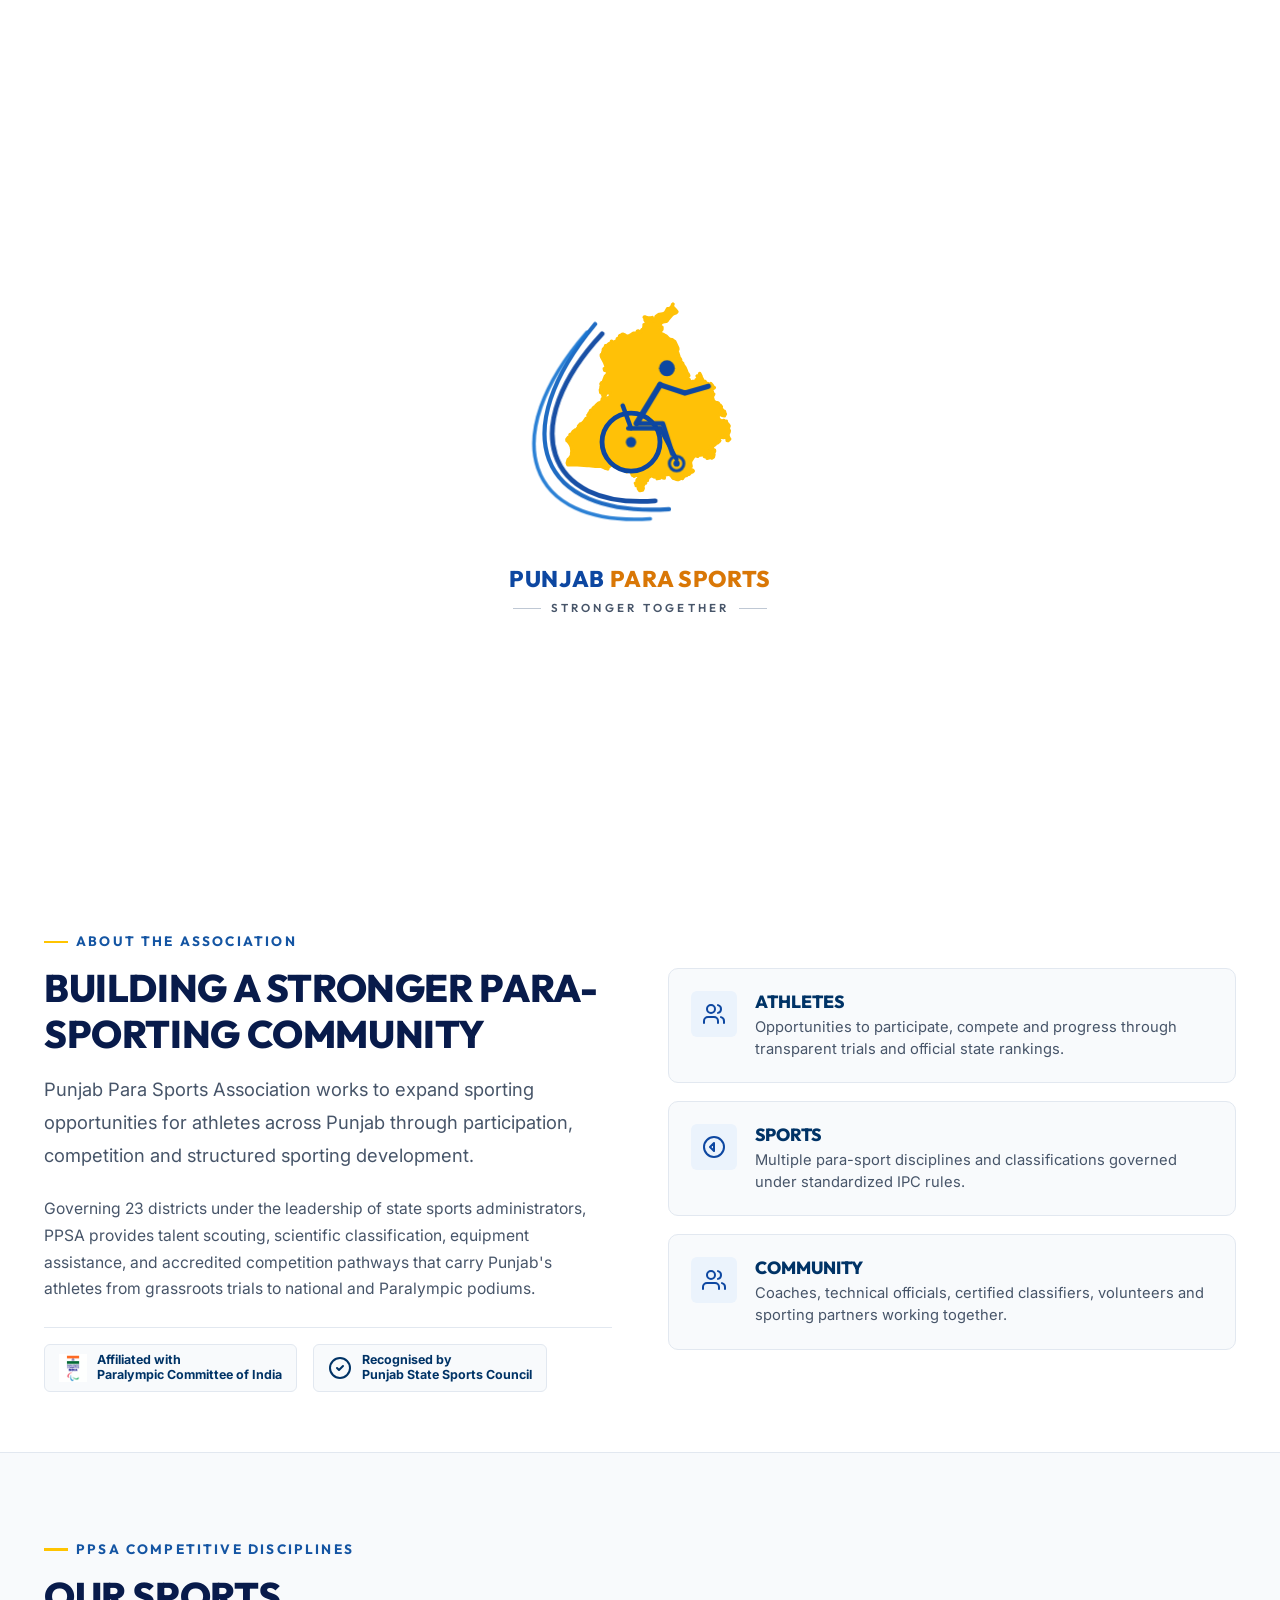
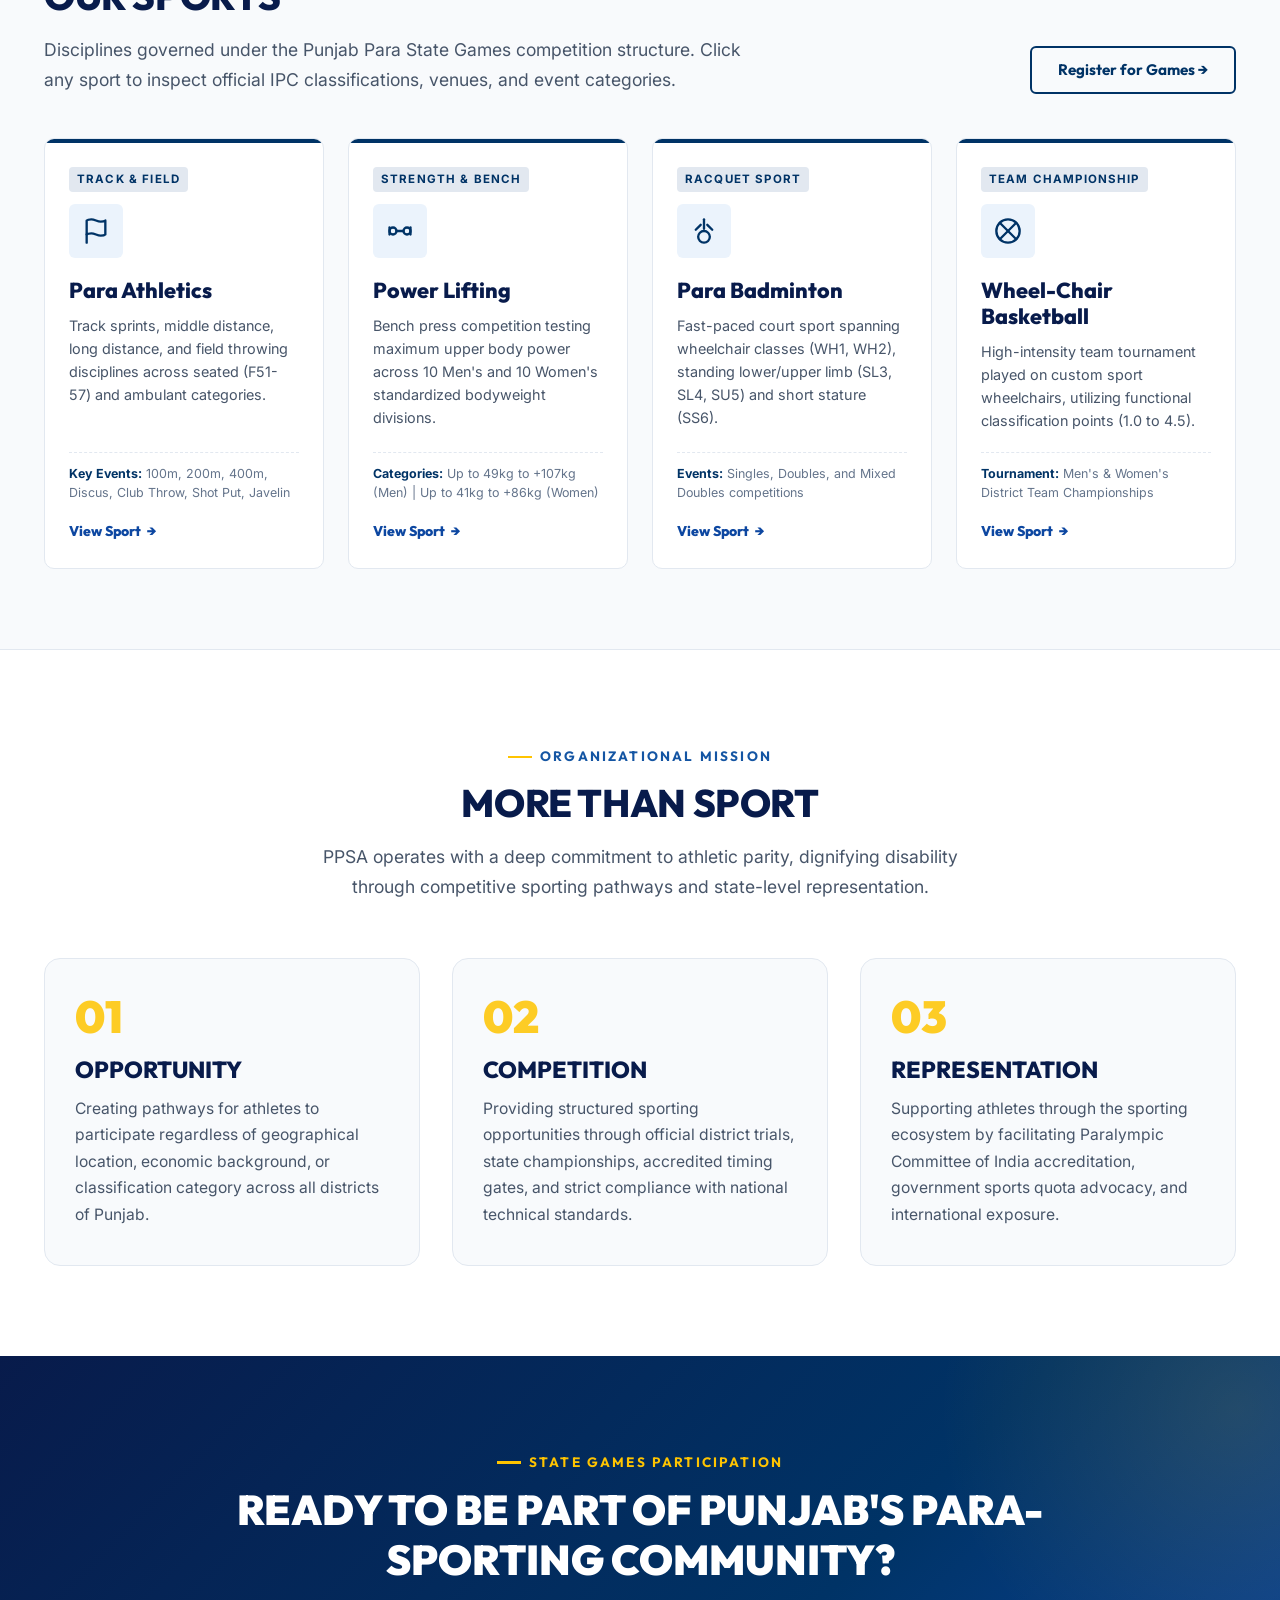
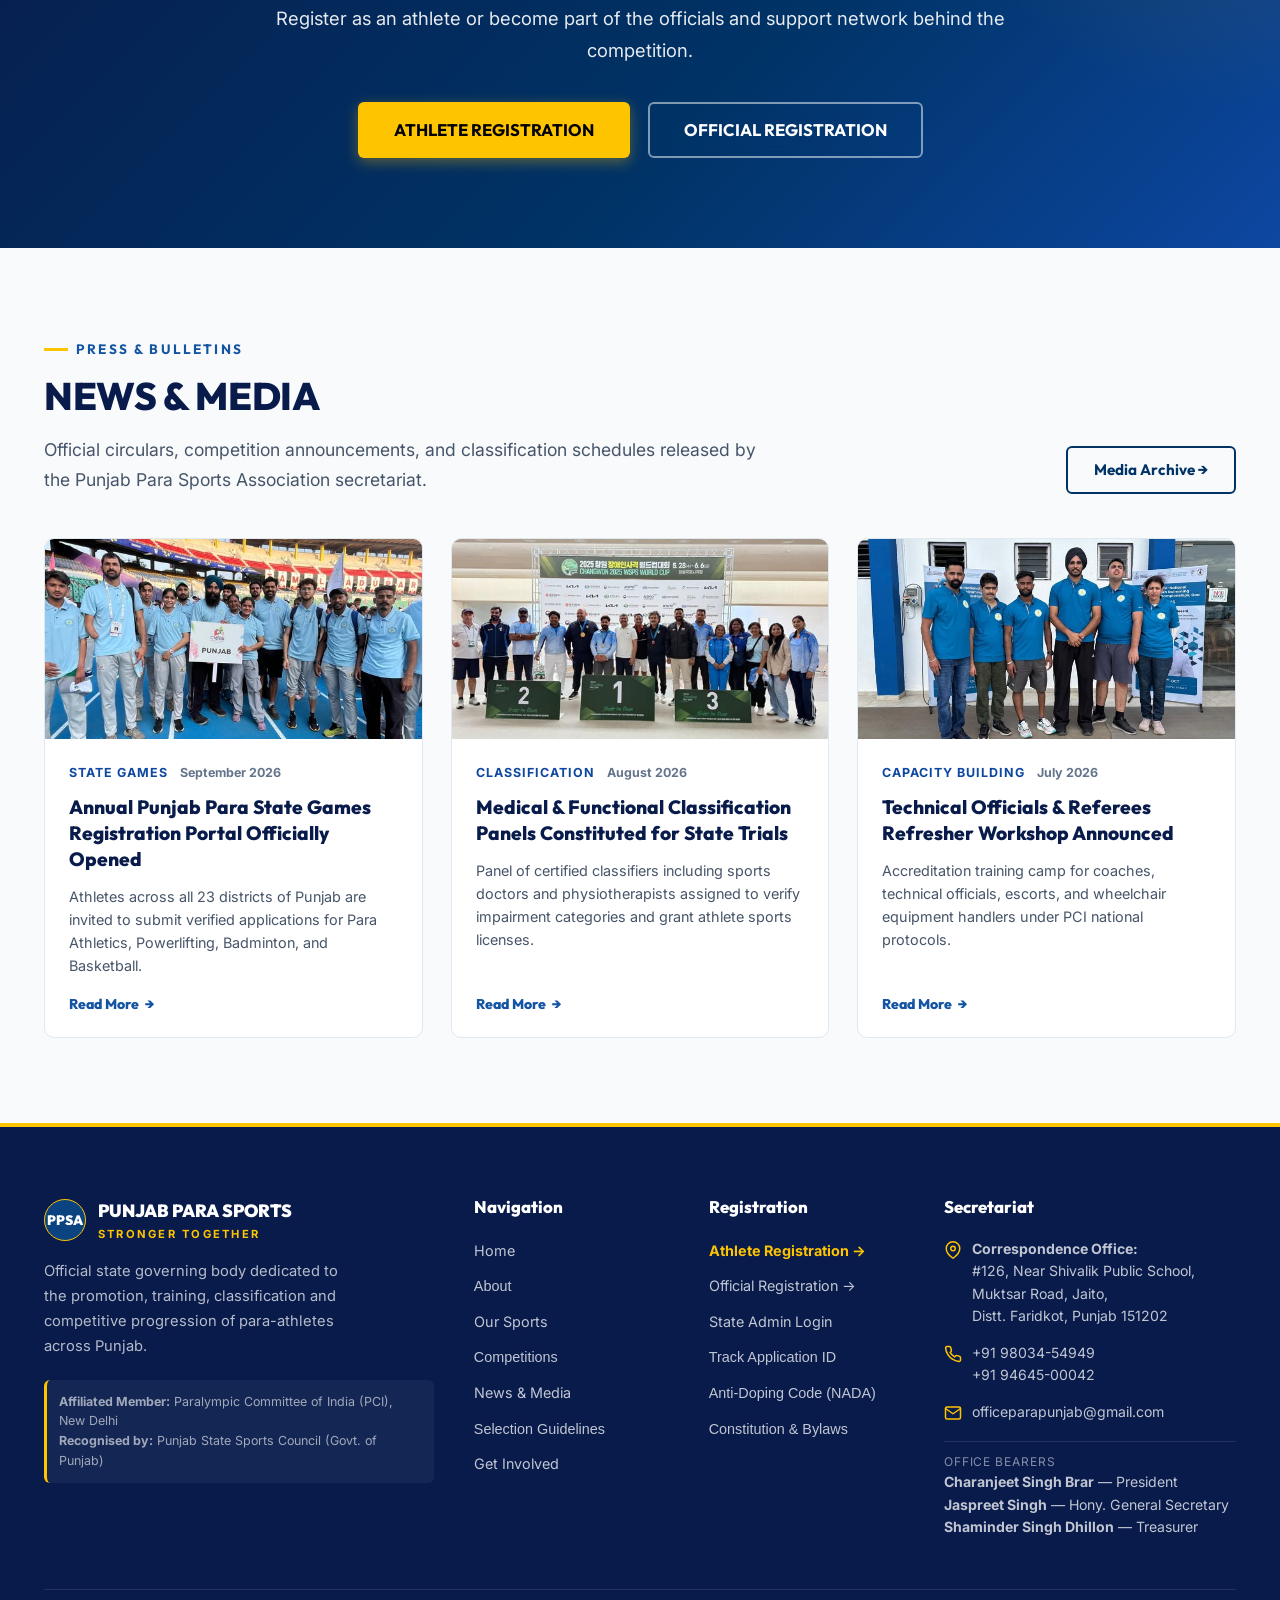
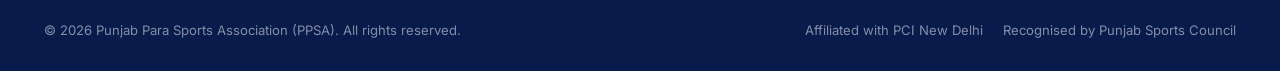
==== commit aee5d48a: "fix(auth): switch admin authentication from email/gmail to username and password" ====
--- a/index.html
+++ b/index.html
@@ -173,7 +173,7 @@
 
         <!-- Right Side: Green Athletic Pill LOGIN Button -->
         <div class="nav-login-wrap">
-          <a href="admin/login.html" class="login-pill" title="Authorized Official & Classifier Login">
+          <a href="admin/login.php" class="login-pill" title="Authorized Official & Classifier Login">
             <svg viewBox="0 0 24 24" fill="none" stroke="currentColor" stroke-width="2.5" stroke-linecap="round" stroke-linejoin="round" aria-hidden="true">
               <path d="M15 3h4a2 2 0 0 1 2 2v14a2 2 0 0 1-2 2h-4"></path>
               <polyline points="10 17 15 12 10 7"></polyline>
@@ -617,7 +617,7 @@
           <ul class="footer-links">
             <li><a href="register-athlete.html" style="color:#FFC400;font-weight:700;">Athlete Registration →</a></li>
             <li><a href="register-official.html">Official Registration →</a></li>
-            <li><a href="admin/login.html">State Admin Login</a></li>
+            <li><a href="admin/login.php">State Admin Login</a></li>
             <li><button style="background:none;border:none;color:rgba(255,255,255,0.75);cursor:pointer;padding:0;font-size:0.9rem;" data-placeholder="Application Status Tracker">Track Application ID</button></li>
             <li><button style="background:none;border:none;color:rgba(255,255,255,0.75);cursor:pointer;padding:0;font-size:0.9rem;" data-placeholder="Anti-Doping Policy">Anti-Doping Code (NADA)</button></li>
             <li><button style="background:none;border:none;color:rgba(255,255,255,0.75);cursor:pointer;padding:0;font-size:0.9rem;" data-placeholder="Constitution & Bylaws">Constitution & Bylaws</button></li>
